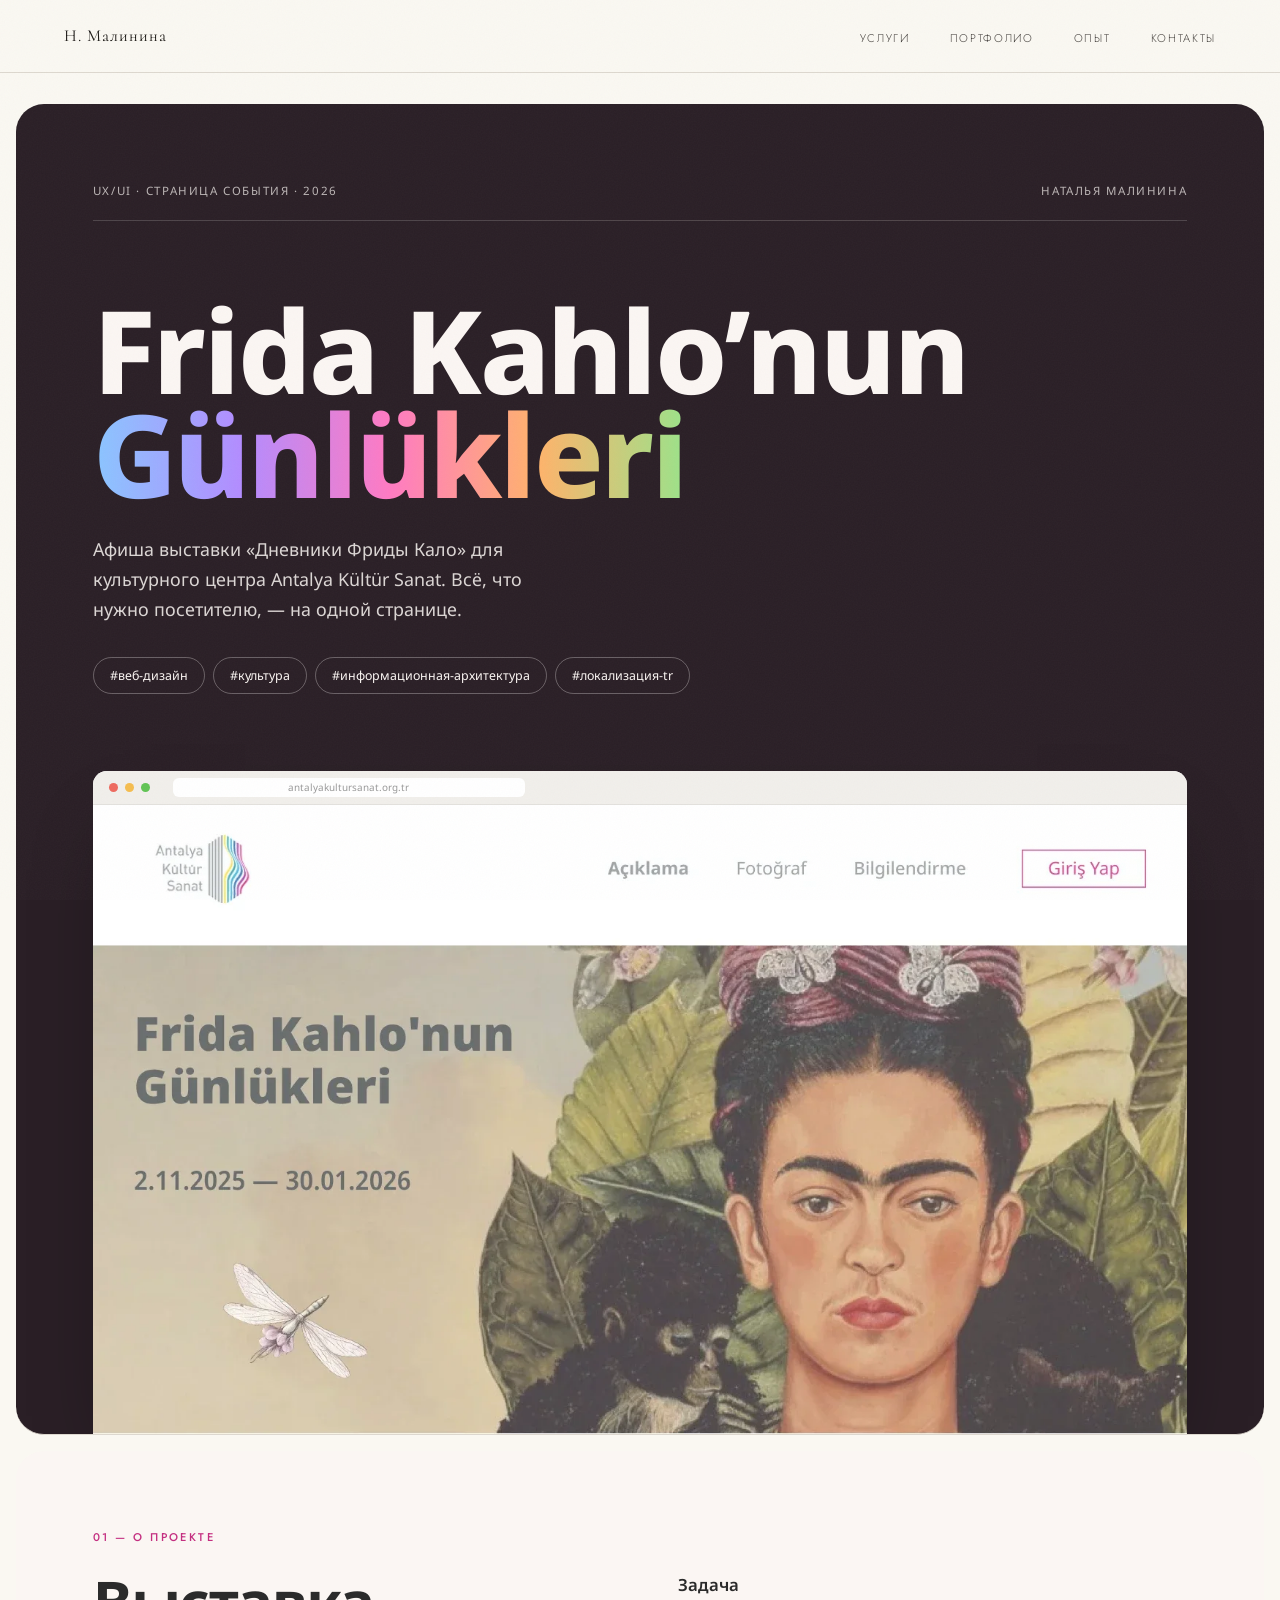
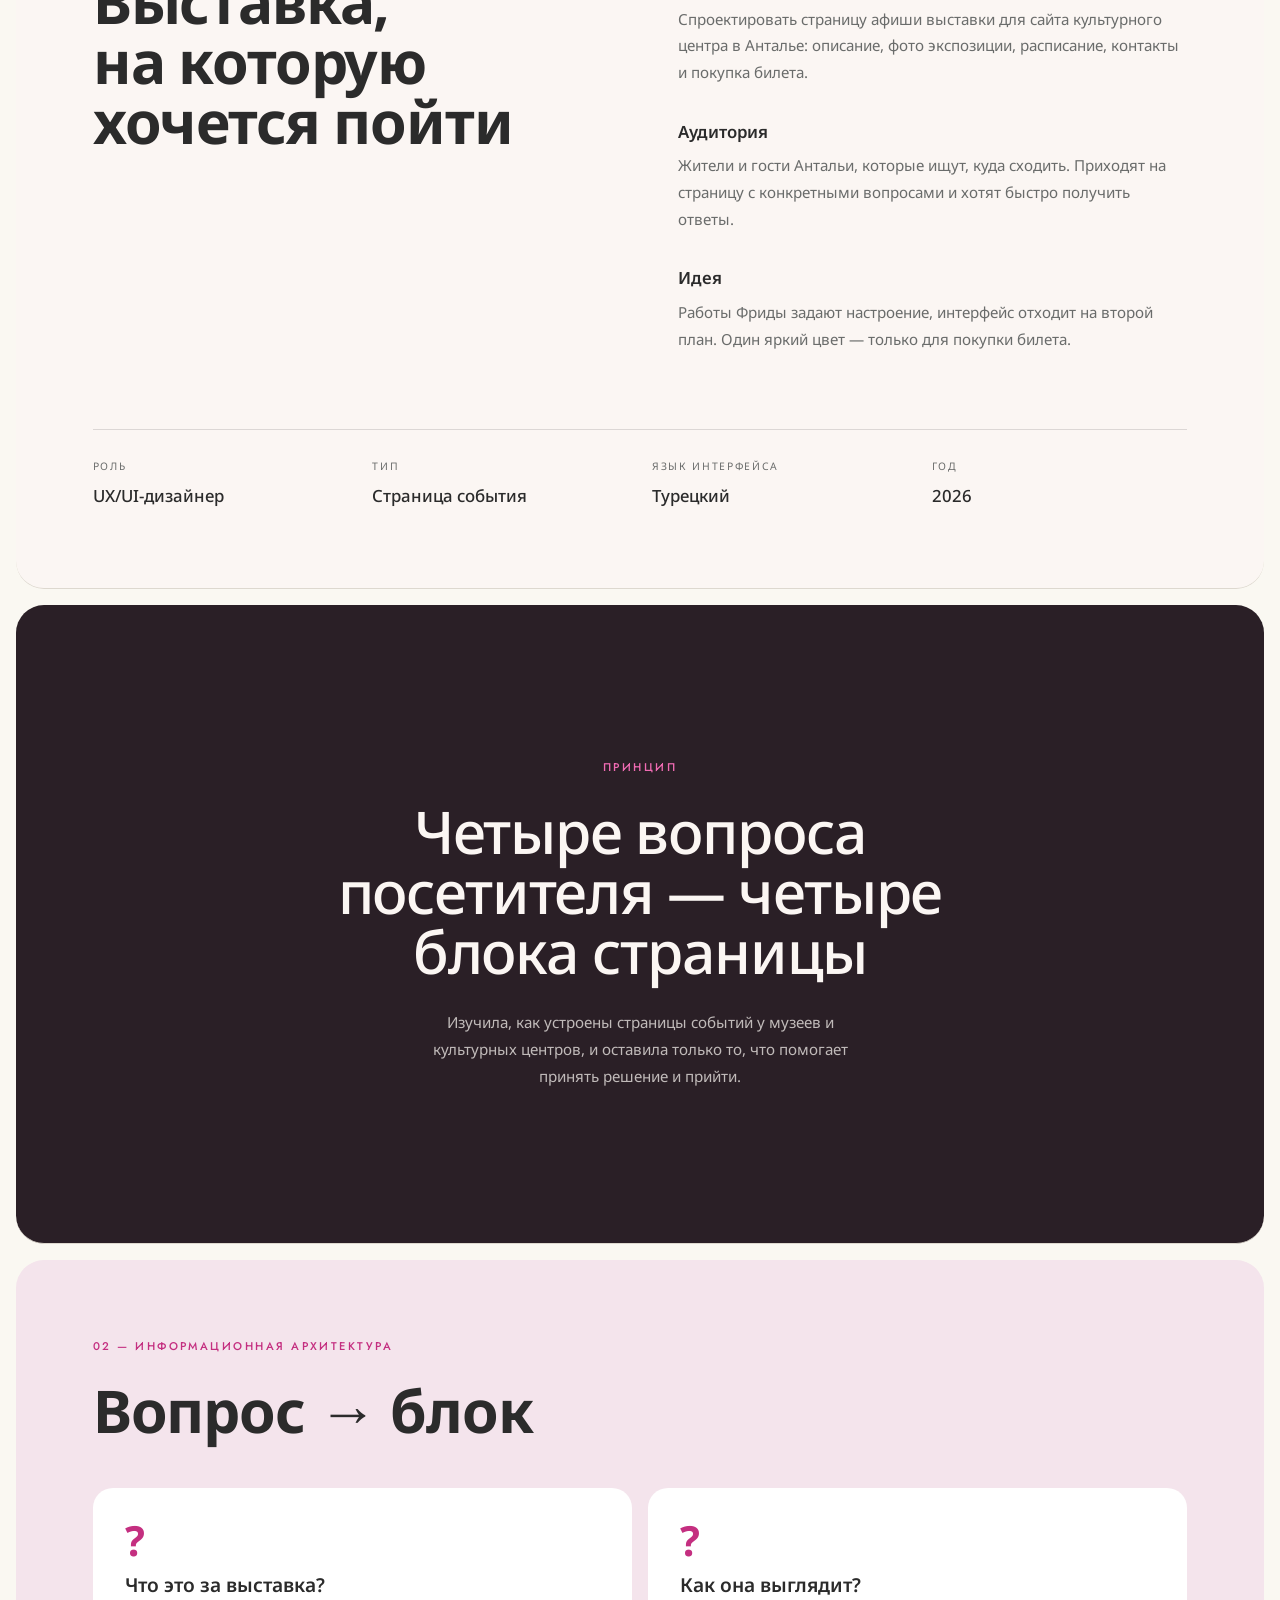
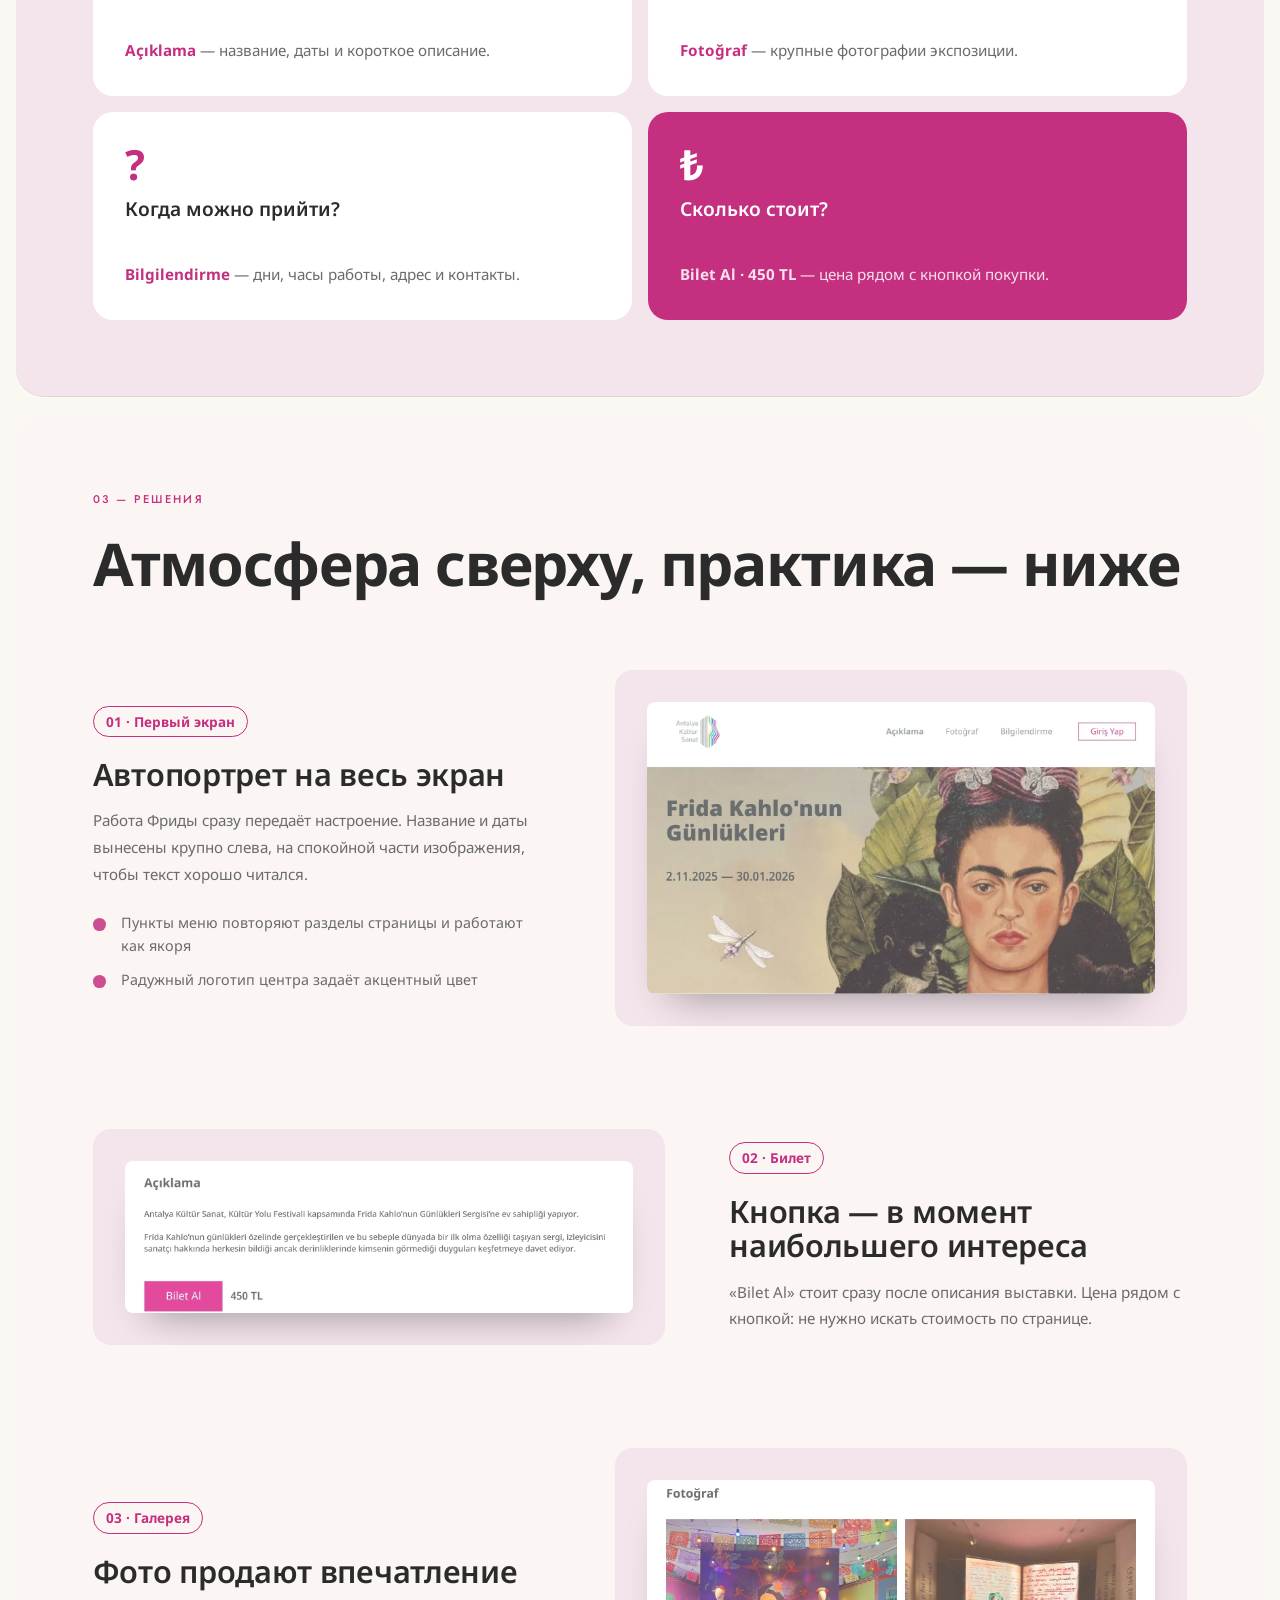
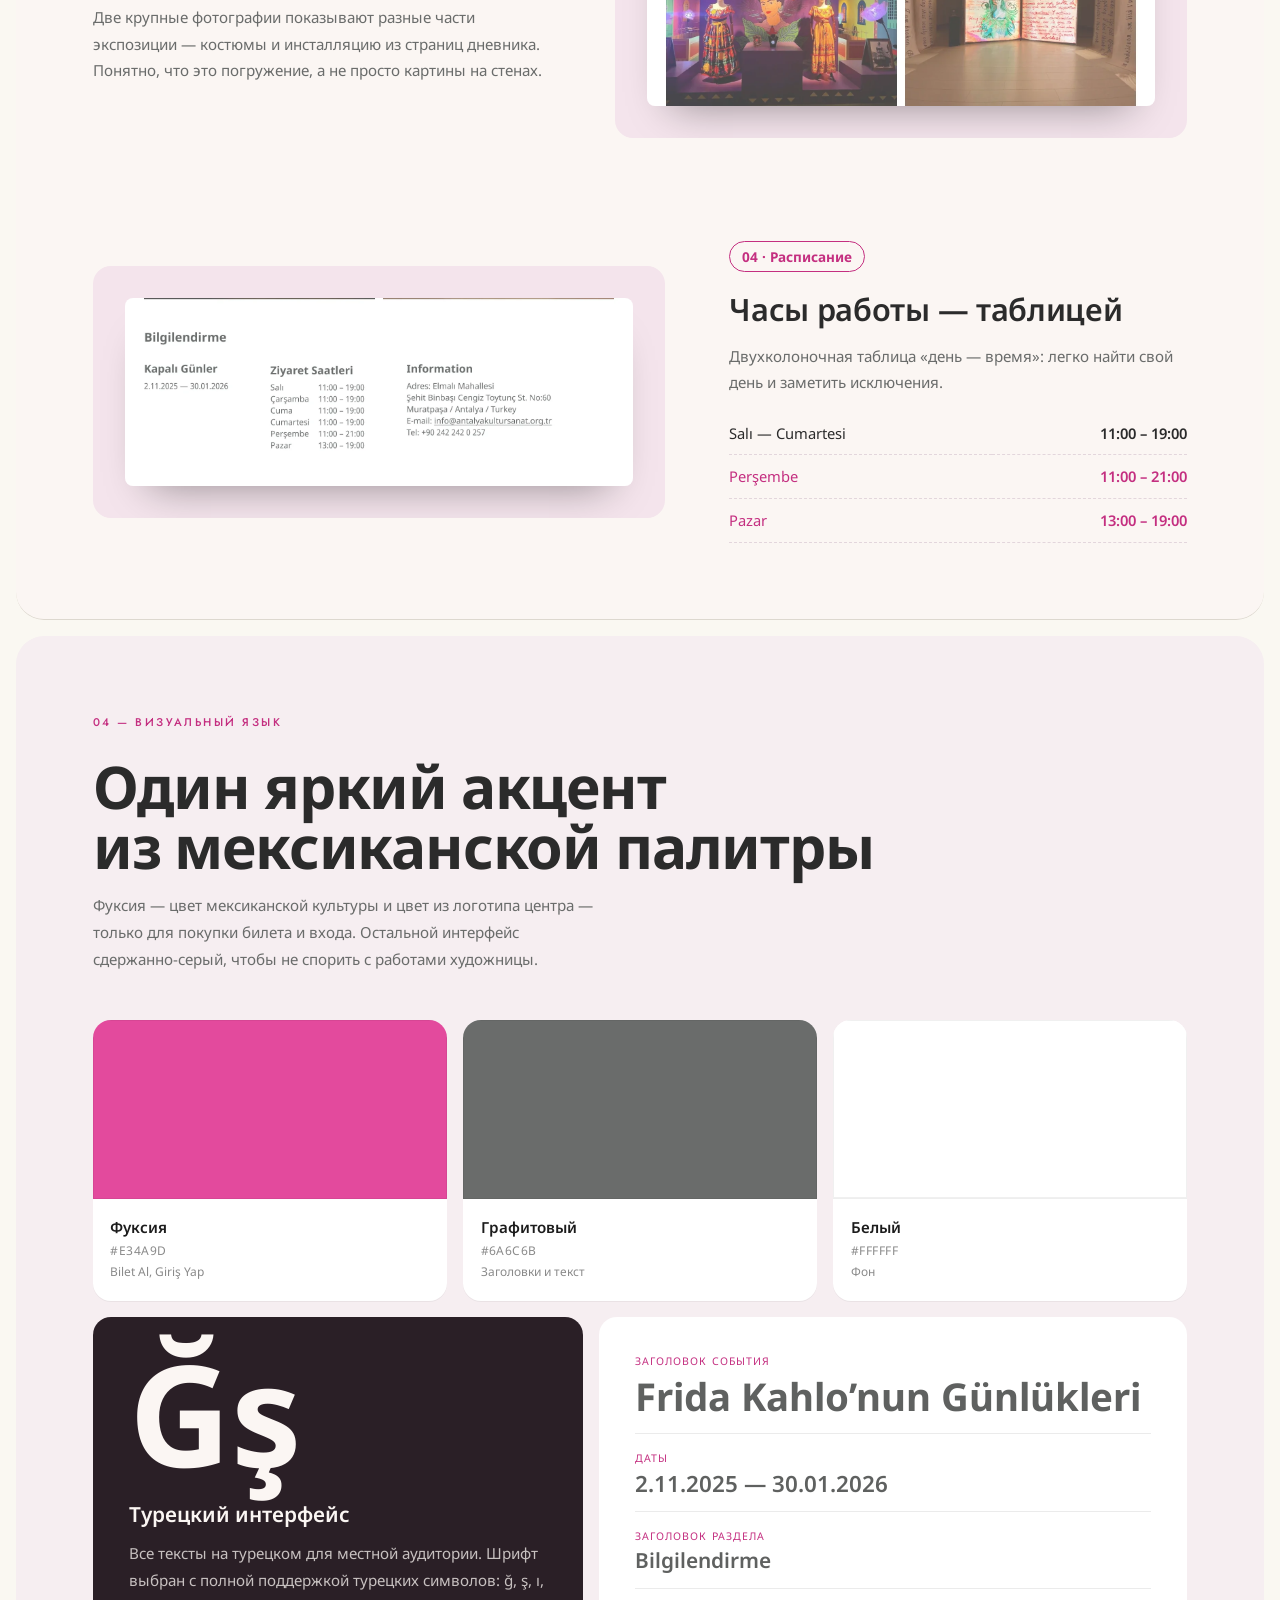
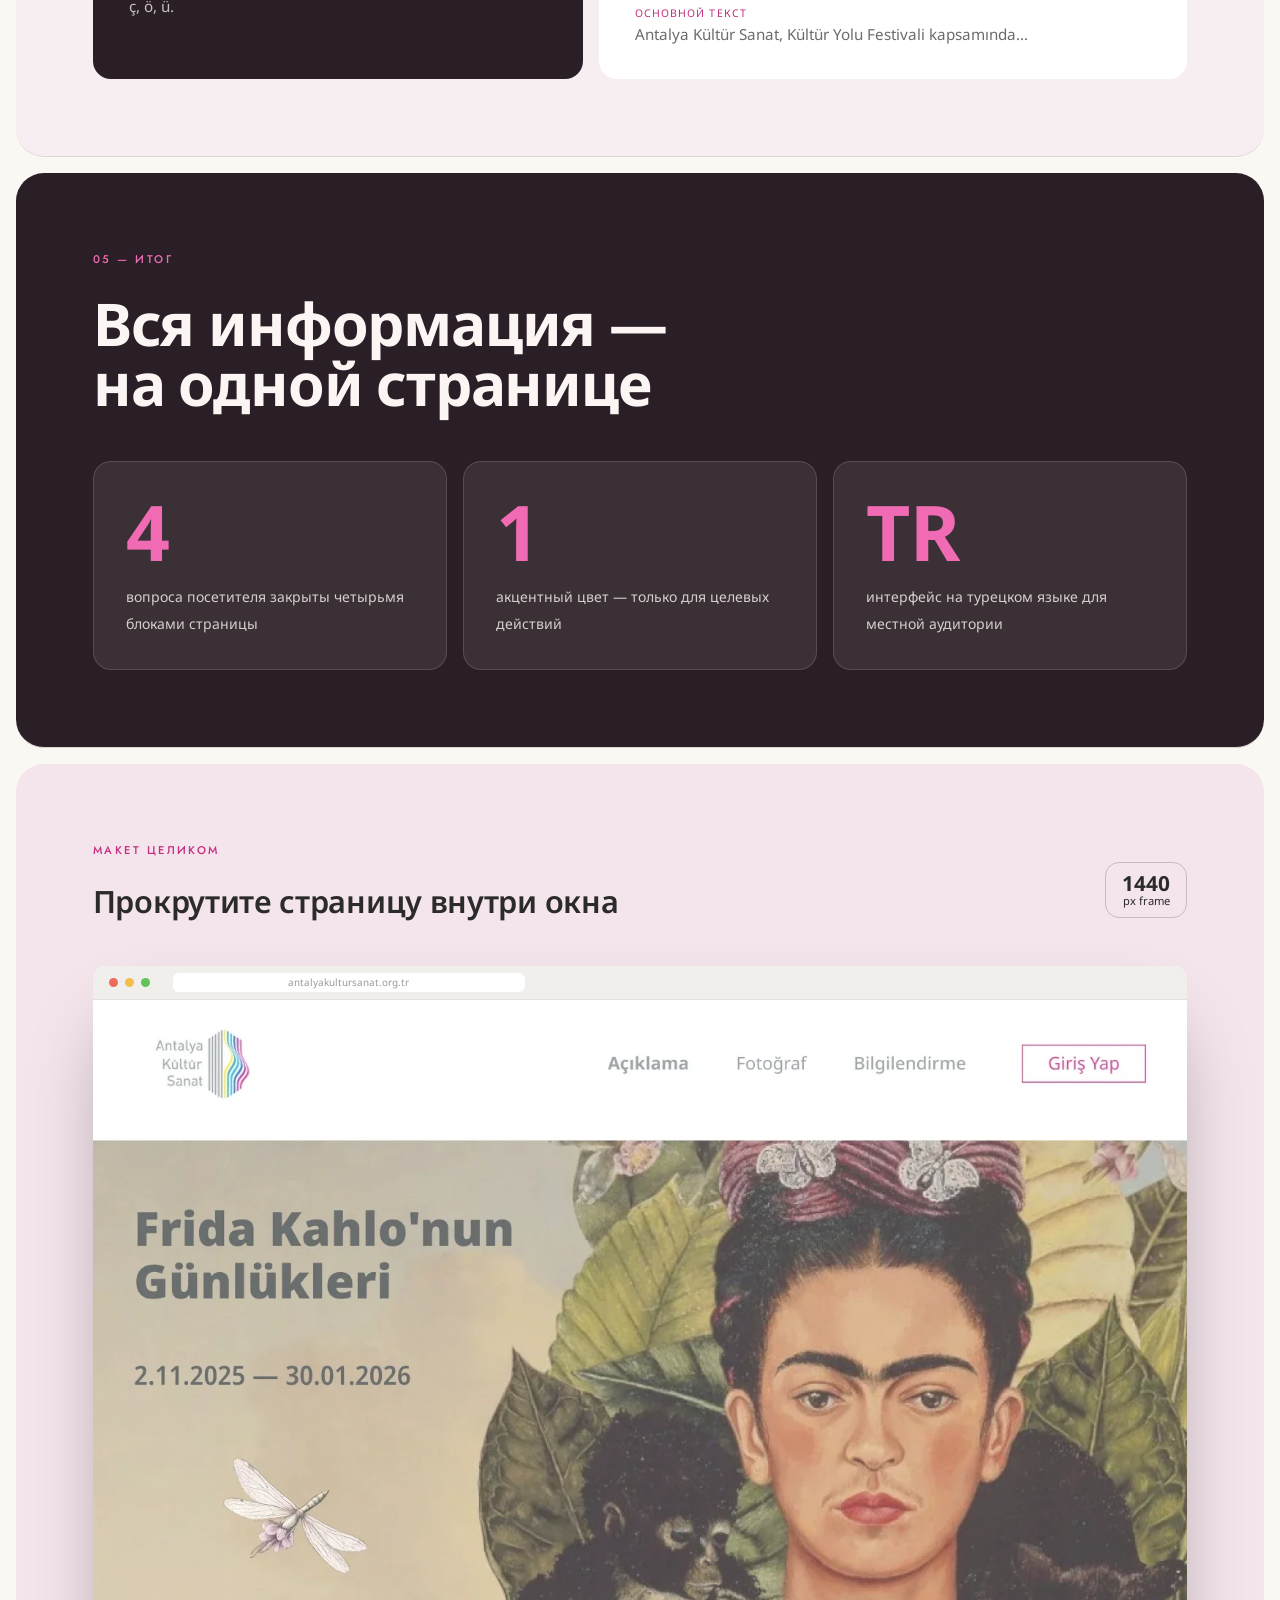
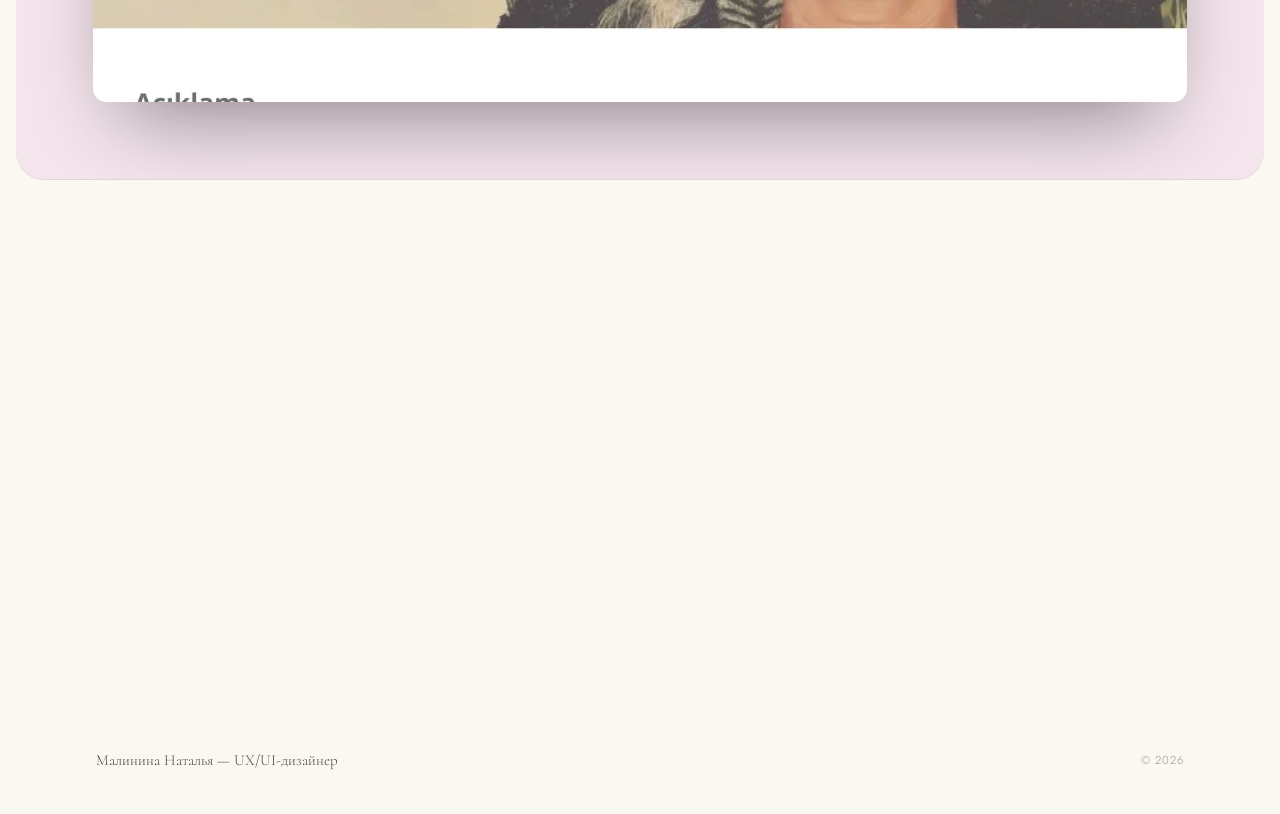
==== case-afisha.html @ c4865639 "Портфолио UX/UI-дизайнера: главная и 5 кейсов Главная с услугами, кейсами, опытом и навыками; страни" ====
<!DOCTYPE html>
<html lang="ru">
<head>
  <meta charset="UTF-8">
  <meta name="viewport" content="width=device-width, initial-scale=1.0">
  <title>Афиша Antalya Kültür Sanat — кейс · Наталья Малинина</title>
  <meta name="description" content="Кейс: страница афиши выставки «Дневники Фриды Кало» для культурного центра в Анталье.">
  <link rel="preconnect" href="https://fonts.googleapis.com">
  <link rel="preconnect" href="https://fonts.gstatic.com" crossorigin>
  <link href="https://fonts.googleapis.com/css2?family=Cormorant:ital,wght@0,300;0,400;1,300&family=Jost:wght@300;400;500&family=Noto+Sans:wght@400;500;600;700;800&display=swap" rel="stylesheet">
  <link rel="stylesheet" href="css/style.css">
  <link rel="stylesheet" href="css/case.css">
  <style>
    body.case {
      --brand: #2A1F26;
      --brand-ink: #FBF6F3;
      --brand-accent: #F06BB3;
      --accent: #C42F80;
      --soft: #FBF6F3;
      --tint: #F4E4EC;
      --surface: #FFFFFF;
      --text: #2B2B2B;
      --muted: #6A6C6B;
      --display: 'Noto Sans', 'Jost', sans-serif;
    }
    .rainbow { background: linear-gradient(90deg, #8ac6ff, #b38cff, #ff7ac3, #ffb36b, #9be38a); -webkit-background-clip: text; background-clip: text; color: transparent; }
    .sched { width: 100%; border-collapse: collapse; margin-top: 1rem; font-size: 0.92rem; }
    .sched td { padding: 0.55rem 0; border-bottom: 1px dashed #e3d6dc; }
    .sched td:last-child { text-align: right; font-weight: 600; }
    .sched tr.hl td { color: var(--accent); }
  </style>
</head>
<body class="case">

  <nav>
    <a href="index.html" class="nav-logo">Н. Малинина</a>
    <ul class="nav-links">
      <li><a href="index.html#services">Услуги</a></li>
      <li><a href="index.html#portfolio">Портфолио</a></li>
      <li><a href="index.html#experience">Опыт</a></li>
      <li><a href="index.html#contact">Контакты</a></li>
    </ul>
  </nav>

  <main class="deck">

    <!-- COVER -->
    <section class="slide slide--brand reveal">
      <div class="cover-top"><span>UX/UI · Страница события · 2026</span><span>Наталья Малинина</span></div>
      <h1 class="h-xl cover-title">Frida Kahlo’nun<br><span class="rainbow">Günlükleri</span></h1>
      <p class="lead cover-sub">Афиша выставки «Дневники Фриды Кало» для культурного центра Antalya Kültür Sanat. Всё, что нужно посетителю, — на одной странице.</p>
      <div class="chips"><span class="chip">#веб-дизайн</span><span class="chip">#культура</span><span class="chip">#информационная-архитектура</span><span class="chip">#локализация-tr</span></div>
      <div class="cover-stage">
        <div class="browser">
          <div class="browser-bar"><i></i><i></i><i></i><span class="browser-url">antalyakultursanat.org.tr</span></div>
          <img src="img/afisha-hero.webp" alt="Первый экран афиши выставки">
        </div>
      </div>
    </section>

    <!-- ABOUT -->
    <section class="slide reveal">
      <p class="eyebrow">01 — О проекте</p>
      <div class="about">
        <h2 class="h-l">Выставка, на&nbsp;которую хочется пойти</h2>
        <div>
          <div class="about-item"><p class="about-k">Задача</p><p class="p">Спроектировать страницу афиши выставки для сайта культурного центра в Анталье: описание, фото экспозиции, расписание, контакты и покупка билета.</p></div>
          <div class="about-item"><p class="about-k">Аудитория</p><p class="p">Жители и гости Антальи, которые ищут, куда сходить. Приходят на страницу с конкретными вопросами и хотят быстро получить ответы.</p></div>
          <div class="about-item"><p class="about-k">Идея</p><p class="p">Работы Фриды задают настроение, интерфейс отходит на второй план. Один яркий цвет — только для покупки билета.</p></div>
        </div>
      </div>
      <div class="meta-row">
        <div><small>Роль</small><span>UX/UI-дизайнер</span></div>
        <div><small>Тип</small><span>Страница события</span></div>
        <div><small>Язык интерфейса</small><span>Турецкий</span></div>
        <div><small>Год</small><span>2026</span></div>
      </div>
    </section>

    <!-- STATEMENT -->
    <section class="slide slide--brand statement reveal">
      <p class="eyebrow">Принцип</p>
      <h2 class="h-l">Четыре вопроса посетителя — четыре блока страницы</h2>
      <p class="p">Изучила, как устроены страницы событий у музеев и культурных центров, и оставила только то, что помогает принять решение и прийти.</p>
    </section>

    <!-- QUESTIONS -->
    <section class="slide slide--tint reveal">
      <p class="eyebrow">02 — Информационная архитектура</p>
      <h2 class="h-l">Вопрос → блок</h2>
      <div class="bento">
        <div class="tile s6"><p class="tile-num">?</p><p class="tile-t">Что это за выставка?</p><p class="p"><b style="color:var(--accent)">Açıklama</b> — название, даты и короткое описание.</p></div>
        <div class="tile s6"><p class="tile-num">?</p><p class="tile-t">Как она выглядит?</p><p class="p"><b style="color:var(--accent)">Fotoğraf</b> — крупные фотографии экспозиции.</p></div>
        <div class="tile s6"><p class="tile-num">?</p><p class="tile-t">Когда можно прийти?</p><p class="p"><b style="color:var(--accent)">Bilgilendirme</b> — дни, часы работы, адрес и контакты.</p></div>
        <div class="tile s6 tile--accent"><p class="tile-num">₺</p><p class="tile-t">Сколько стоит?</p><p class="p"><b>Bilet Al · 450 TL</b> — цена рядом с кнопкой покупки.</p></div>
      </div>
    </section>

    <!-- SOLUTIONS -->
    <section class="slide reveal">
      <p class="eyebrow">03 — Решения</p>
      <h2 class="h-l" style="margin-bottom:clamp(3rem,6vw,5rem)">Атмосфера сверху, практика — ниже</h2>

      <div class="split">
        <div>
          <span class="num-tag">01 · Первый экран</span>
          <h3 class="h-m">Автопортрет на весь экран</h3>
          <p class="p">Работа Фриды сразу передаёт настроение. Название и даты вынесены крупно слева, на спокойной части изображения, чтобы текст хорошо читался.</p>
          <ul class="bullets">
            <li>Пункты меню повторяют разделы страницы и работают как якоря</li>
            <li>Радужный логотип центра задаёт акцентный цвет</li>
          </ul>
        </div>
        <div class="split-media"><img src="img/afisha-hero.webp" alt="Первый экран" loading="lazy"></div>
      </div>

      <div class="split rev">
        <div>
          <span class="num-tag">02 · Билет</span>
          <h3 class="h-m">Кнопка — в момент наибольшего интереса</h3>
          <p class="p">«Bilet Al» стоит сразу после описания выставки. Цена рядом с кнопкой: не нужно искать стоимость по странице.</p>
        </div>
        <div class="split-media"><img src="img/afisha-info.webp" alt="Описание и покупка билета" loading="lazy"></div>
      </div>

      <div class="split">
        <div>
          <span class="num-tag">03 · Галерея</span>
          <h3 class="h-m">Фото продают впечатление</h3>
          <p class="p">Две крупные фотографии показывают разные части экспозиции — костюмы и инсталляцию из страниц дневника. Понятно, что это погружение, а не просто картины на стенах.</p>
        </div>
        <div class="split-media"><img src="img/afisha-photos.webp" alt="Фото экспозиции" loading="lazy"></div>
      </div>

      <div class="split rev">
        <div>
          <span class="num-tag">04 · Расписание</span>
          <h3 class="h-m">Часы работы — таблицей</h3>
          <p class="p">Двухколоночная таблица «день — время»: легко найти свой день и заметить исключения.</p>
          <table class="sched">
            <tr><td>Salı — Cumartesi</td><td>11:00 – 19:00</td></tr>
            <tr class="hl"><td>Perşembe</td><td>11:00 – 21:00</td></tr>
            <tr class="hl"><td>Pazar</td><td>13:00 – 19:00</td></tr>
          </table>
        </div>
        <div class="split-media"><img src="img/afisha-details.webp" alt="Информация для посетителей" loading="lazy"></div>
      </div>
    </section>

    <!-- VISUAL -->
    <section class="slide reveal" style="background:#F6EEF1">
      <p class="eyebrow">04 — Визуальный язык</p>
      <h2 class="h-l">Один яркий акцент из&nbsp;мексиканской палитры</h2>
      <p class="p" style="max-width:56ch;margin-top:1rem">Фуксия — цвет мексиканской культуры и цвет из логотипа центра — только для покупки билета и входа. Остальной интерфейс сдержанно-серый, чтобы не спорить с работами художницы.</p>
      <div class="palette-strips" style="--n:3">
        <div class="strip"><div class="strip-color" style="background:#E34A9D"></div><div class="strip-info"><p class="strip-name">Фуксия</p><p class="strip-hex">#E34A9D</p><p class="strip-role">Bilet Al, Giriş Yap</p></div></div>
        <div class="strip"><div class="strip-color" style="background:#6A6C6B"></div><div class="strip-info"><p class="strip-name">Графитовый</p><p class="strip-hex">#6A6C6B</p><p class="strip-role">Заголовки и текст</p></div></div>
        <div class="strip"><div class="strip-color" style="background:#FFFFFF;border-bottom:1px solid #eee"></div><div class="strip-info"><p class="strip-name">Белый</p><p class="strip-hex">#FFFFFF</p><p class="strip-role">Фон</p></div></div>
      </div>
      <div class="type-grid">
        <div class="type-card dark">
          <p class="type-aa">Ğş</p>
          <p class="type-name">Турецкий интерфейс</p>
          <p class="p">Все тексты на турецком для местной аудитории. Шрифт выбран с полной поддержкой турецких символов: ğ, ş, ı, ç, ö, ü.</p>
        </div>
        <div class="type-card type-scale">
          <div><small>Заголовок события</small><span style="font-size:clamp(1.6rem,3vw,2.4rem);font-weight:700;color:#5f6160">Frida Kahlo’nun Günlükleri</span></div>
          <div><small>Даты</small><span style="font-size:1.4rem;font-weight:600;color:#5f6160">2.11.2025 — 30.01.2026</span></div>
          <div><small>Заголовок раздела</small><span style="font-size:1.3rem;font-weight:600;color:#5f6160">Bilgilendirme</span></div>
          <div><small>Основной текст</small><span style="font-size:0.95rem;color:#6a6c6b">Antalya Kültür Sanat, Kültür Yolu Festivali kapsamında…</span></div>
        </div>
      </div>
    </section>

    <!-- RESULT -->
    <section class="slide slide--brand reveal">
      <p class="eyebrow">05 — Итог</p>
      <h2 class="h-l" style="max-width:18ch">Вся информация — на&nbsp;одной странице</h2>
      <div class="stats" style="--n:3">
        <div class="stat"><b>4</b><span>вопроса посетителя закрыты четырьмя блоками страницы</span></div>
        <div class="stat"><b>1</b><span>акцентный цвет — только для целевых действий</span></div>
        <div class="stat"><b>TR</b><span>интерфейс на турецком языке для местной аудитории</span></div>
      </div>
    </section>

    <!-- FULL -->
    <section class="slide slide--tint reveal">
      <div style="display:flex;justify-content:space-between;align-items:end;gap:1rem;flex-wrap:wrap">
        <div><p class="eyebrow">Макет целиком</p><h2 class="h-m">Прокрутите страницу внутри окна</h2></div>
        <span class="badge"><b>1440</b>px frame</span>
      </div>
      <div class="scroll-window">
        <div class="browser">
          <div class="browser-bar"><i></i><i></i><i></i><span class="browser-url">antalyakultursanat.org.tr</span></div>
          <div class="scroll"><img src="img/afisha-full.webp" alt="Полный макет афиши" loading="lazy"></div>
        </div>
      </div>
    </section>

    <!-- THANKS -->
    <section class="slide slide--brand reveal">
      <div class="thanks">
        <div>
          <h2 class="h-xl">Спасибо<br>за <em>просмотр</em></h2>
          <p class="lead" style="margin-top:1.5rem">Нужна страница, на которой посетитель сразу находит ответы? Напишите — обсудим ваш проект.</p>
          <div class="author"><img src="img/foto.png" alt=""><div><b>Наталья Малинина</b><span>UX/UI-дизайнер</span></div></div>
        </div>
        <div class="thanks-links">
          <a class="thanks-link" href="https://t.me/natali_m2" target="_blank" rel="noopener"><div><small>Telegram</small>@natali_m2</div><span>→</span></a>
          <a class="thanks-link" href="case-journal.html"><div><small>Предыдущий кейс</small>Журнал онлайн-школы</div><span>←</span></a>
          <a class="thanks-link next" href="index.html#portfolio"><div><small>Все работы</small>Вернуться к портфолио</div><span>→</span></a>
        </div>
      </div>
    </section>

  </main>

  <footer>
    <span class="footer-name">Малинина Наталья — UX/UI-дизайнер</span>
    <span class="footer-copy">© 2026</span>
  </footer>

  <script src="js/main.js"></script>
</body>
</html>
---- css/style.css ----
*, *::before, *::after { box-sizing: border-box; margin: 0; padding: 0; }

:root {
  --cream: #faf8f2;
  --paper: #f3efe6;
  --ink: #1a1714;
  --ink-light: #4a4642;
  --ink-faint: #9a9490;
  --accent: #c44b2b;
  --accent-light: #f0e4de;
  --rule: #ddd8cf;
  --serif: 'Cormorant', Georgia, serif;
  --sans: 'Jost', system-ui, sans-serif;
}

html { scroll-behavior: smooth; }

body {
  background: var(--cream);
  color: var(--ink);
  font-family: var(--sans);
  font-weight: 300;
  line-height: 1.7;
  overflow-x: hidden;
}

body::after {
  content: '';
  position: fixed;
  inset: 0;
  background-image: url("data:image/svg+xml,%3Csvg xmlns='http://www.w3.org/2000/svg' width='300' height='300'%3E%3Cfilter id='n'%3E%3CfeTurbulence type='fractalNoise' baseFrequency='0.75' numOctaves='4' stitchTiles='stitch'/%3E%3C/filter%3E%3Crect width='100%25' height='100%25' filter='url(%23n)' opacity='0.03'/%3E%3C/svg%3E");
  pointer-events: none;
  z-index: 9999;
}

img { display: block; max-width: 100%; }

/* ── NAV ── */
nav {
  position: fixed;
  top: 0; left: 0; right: 0;
  z-index: 200;
  padding: 1.4rem 4rem;
  display: flex;
  justify-content: space-between;
  align-items: center;
}

nav::before {
  content: '';
  position: absolute;
  inset: 0;
  background: rgba(250, 248, 242, 0.9);
  backdrop-filter: blur(14px);
  -webkit-backdrop-filter: blur(14px);
  border-bottom: 1px solid var(--rule);
}

.nav-logo {
  font-family: var(--serif);
  font-size: 1.05rem;
  font-weight: 400;
  letter-spacing: 0.06em;
  color: var(--ink);
  text-decoration: none;
  position: relative;
}

.nav-links {
  display: flex;
  gap: 2.5rem;
  list-style: none;
  position: relative;
}

.nav-links a {
  font-size: 0.7rem;
  letter-spacing: 0.15em;
  text-transform: uppercase;
  color: var(--ink-light);
  text-decoration: none;
  transition: color 0.2s;
}

.nav-links a:hover,
.nav-links a.active { color: var(--accent); }

/* ── HERO ── */
.hero {
  min-height: 100vh;
  display: grid;
  grid-template-columns: 1.1fr 0.9fr;
  padding-top: 4rem;
  border-bottom: 1px solid var(--rule);
}

.hero-left {
  padding: 5rem 3rem 4rem 4.5rem;
  display: flex;
  flex-direction: column;
  justify-content: center;
  border-right: 1px solid var(--rule);
}

.hero-eyebrow {
  font-size: 0.68rem;
  letter-spacing: 0.22em;
  text-transform: uppercase;
  color: var(--accent);
  margin-bottom: 1.5rem;
  display: flex;
  align-items: center;
  gap: 1rem;
}

.hero-eyebrow::before {
  content: '';
  display: block;
  width: 2.5rem;
  height: 1px;
  background: var(--accent);
  flex-shrink: 0;
}

.hero-name {
  font-family: var(--serif);
  font-size: clamp(3.2rem, 6.5vw, 5.5rem);
  font-weight: 300;
  line-height: 0.92;
  letter-spacing: -0.02em;
  margin-bottom: 2rem;
}

.hero-name em { font-style: italic; color: var(--accent); }

.hero-roles {
  display: flex;
  flex-wrap: wrap;
  gap: 0.4rem;
  margin-bottom: 2rem;
}

.role-chip {
  font-size: 0.68rem;
  letter-spacing: 0.12em;
  text-transform: uppercase;
  padding: 0.35rem 0.85rem;
  border: 1px solid var(--rule);
  color: var(--ink-light);
}

.hero-bio {
  font-size: 0.9rem;
  line-height: 1.8;
  color: var(--ink-light);
  max-width: 44ch;
  margin-bottom: 2.5rem;
}

.hero-cta { display: flex; gap: 1rem; flex-wrap: wrap; }

.btn {
  display: inline-block;
  padding: 0.9rem 2.2rem;
  font-family: var(--sans);
  font-size: 0.7rem;
  letter-spacing: 0.14em;
  text-transform: uppercase;
  text-decoration: none;
  transition: all 0.25s;
  cursor: pointer;
}

.btn-primary { background: var(--ink); color: var(--cream); border: 1px solid var(--ink); }
.btn-primary:hover { background: var(--accent); border-color: var(--accent); }
.btn-secondary { background: transparent; color: var(--ink); border: 1px solid var(--rule); }
.btn-secondary:hover { border-color: var(--accent); color: var(--accent); }

.hero-right {
  overflow: hidden;
  display: flex;
  align-items: center;
  justify-content: center;
}

.hero-photo {
  width: 90%;
  max-width: 480px;
  height: auto;
  object-fit: cover;
}

/* ── SECTIONS ── */
section {
  padding: 7rem 6rem;
  border-bottom: 1px solid var(--rule);
}

.section-header {
  display: grid;
  grid-template-columns: 5.5rem 1fr;
  gap: 2rem;
  align-items: start;
  margin-bottom: 5rem;
}

.section-num {
  font-family: var(--serif);
  font-size: 5.5rem;
  font-weight: 300;
  color: var(--accent-light);
  line-height: 1;
  letter-spacing: -0.04em;
  padding-top: 0.3rem;
  user-select: none;
}

.section-title-group {
  padding-bottom: 2rem;
  border-bottom: 1px solid var(--rule);
}

.section-label {
  font-size: 0.68rem;
  letter-spacing: 0.2em;
  text-transform: uppercase;
  color: var(--accent);
  margin-bottom: 0.6rem;
}

.section-title {
  font-family: var(--serif);
  font-size: clamp(2.2rem, 4vw, 3.8rem);
  font-weight: 300;
  line-height: 1.05;
  letter-spacing: -0.015em;
}

/* ── SERVICES ── */
.services-grid {
  display: grid;
  grid-template-columns: repeat(3, 1fr);
  gap: 1px;
  background: var(--rule);
  border: 1px solid var(--rule);
}

.service-card {
  background: var(--cream);
  padding: 3rem 2.5rem 3.5rem;
  transition: background 0.3s;
}

.service-card:hover { background: #fffdf8; }

.service-index {
  font-family: var(--serif);
  font-size: 2.5rem;
  font-weight: 300;
  color: var(--accent);
  opacity: 0.6;
  line-height: 1;
  margin-bottom: 2rem;
}

.service-title {
  font-family: var(--serif);
  font-size: 1.6rem;
  font-weight: 400;
  line-height: 1.2;
  margin-bottom: 1.25rem;
}

.service-desc {
  font-size: 0.875rem;
  line-height: 1.85;
  color: var(--ink-light);
  margin-bottom: 1.5rem;
}

.service-points {
  list-style: none;
  border-top: 1px solid var(--rule);
  padding-top: 1.1rem;
}

.service-points li {
  font-size: 0.78rem;
  color: var(--ink-light);
  padding: 0.25rem 0 0.25rem 1.1rem;
  position: relative;
}

.service-points li::before {
  content: '—';
  position: absolute;
  left: 0;
  color: var(--accent);
}

/* ── PROCESS ── */
.process {
  display: grid;
  grid-template-columns: repeat(4, 1fr);
  border-top: 1px solid var(--ink);
}

.process-step {
  padding: 2rem 2rem 0 0;
  position: relative;
}

.process-step::before {
  content: '';
  position: absolute;
  top: -5px; left: 0;
  width: 9px; height: 9px;
  border-radius: 50%;
  background: var(--accent);
}

.process-num {
  font-size: 0.68rem;
  letter-spacing: 0.2em;
  text-transform: uppercase;
  color: var(--ink-faint);
  margin-bottom: 0.6rem;
}

.process-title {
  font-family: var(--serif);
  font-size: 1.5rem;
  font-weight: 400;
  line-height: 1.2;
  margin-bottom: 0.75rem;
}

.process-desc { font-size: 0.85rem; color: var(--ink-light); line-height: 1.8; }

/* ── WORKS GRID ── */
.works {
  display: grid;
  grid-template-columns: repeat(2, 1fr);
  gap: 4.5rem 3rem;
}

.work {
  text-decoration: none;
  color: inherit;
  display: block;
}

.work--wide { grid-column: 1 / -1; }

.work-media {
  background: var(--paper);
  border: 1px solid var(--rule);
  aspect-ratio: 16 / 10;
  overflow: hidden;
  position: relative;
  margin-bottom: 1.75rem;
}

.work--wide .work-media { aspect-ratio: 21 / 9; }

.work-media img {
  width: 100%;
  height: 100%;
  object-fit: cover;
  object-position: top center;
  transition: transform 0.9s cubic-bezier(.2,.7,.2,1);
}

.work:hover .work-media img { transform: scale(1.035); }

.work-index {
  position: absolute;
  top: 1rem; left: 1rem;
  background: var(--cream);
  font-family: var(--serif);
  font-size: 1rem;
  padding: 0.15rem 0.7rem;
  border: 1px solid var(--rule);
}

.work-meta {
  display: flex;
  justify-content: space-between;
  gap: 1rem;
  font-size: 0.65rem;
  letter-spacing: 0.16em;
  text-transform: uppercase;
  color: var(--accent);
  margin-bottom: 0.75rem;
}

.work-meta span:last-child { color: var(--ink-faint); }

.work-title {
  font-family: var(--serif);
  font-size: clamp(1.6rem, 2.4vw, 2.2rem);
  font-weight: 400;
  line-height: 1.15;
  margin-bottom: 0.75rem;
  display: flex;
  align-items: baseline;
  justify-content: space-between;
  gap: 1rem;
}

.work-title .arrow {
  font-family: var(--sans);
  font-size: 1.1rem;
  color: var(--ink-faint);
  transition: transform 0.25s, color 0.25s;
}

.work:hover .work-title .arrow { transform: translateX(6px); color: var(--accent); }

.work-task {
  font-size: 0.875rem;
  line-height: 1.8;
  color: var(--ink-light);
  max-width: 60ch;
}

.work-task b { font-weight: 500; color: var(--ink); }

/* ── EXPERIENCE ── */
.exp-layout {
  display: grid;
  grid-template-columns: 1fr 1fr;
  gap: 6rem;
  align-items: start;
}

.exp-column-label {
  font-size: 0.67rem;
  letter-spacing: 0.2em;
  text-transform: uppercase;
  color: var(--accent);
  padding-bottom: 0.85rem;
  border-bottom: 1px solid var(--rule);
  margin-bottom: 2.5rem;
}

.exp-item {
  padding-bottom: 2.25rem;
  margin-bottom: 2.25rem;
  border-bottom: 1px solid var(--rule);
}

.exp-item:last-child { border-bottom: none; padding-bottom: 0; margin-bottom: 0; }

.exp-meta {
  display: flex;
  justify-content: space-between;
  align-items: baseline;
  gap: 1rem;
  margin-bottom: 0.5rem;
}

.exp-company { font-family: var(--serif); font-size: 1.2rem; font-weight: 400; }

.exp-date {
  font-size: 0.7rem;
  letter-spacing: 0.1em;
  color: var(--ink-faint);
  white-space: nowrap;
}

.exp-role {
  font-size: 0.78rem;
  letter-spacing: 0.06em;
  color: var(--accent);
  text-transform: uppercase;
  margin-bottom: 0.75rem;
}

.exp-desc { font-size: 0.875rem; line-height: 1.8; color: var(--ink-light); }
.exp-sublabel { margin-top: 3rem; }

/* ── SKILLS ── */
.skills-grid {
  display: grid;
  grid-template-columns: repeat(3, 1fr);
  gap: 3.5rem 5rem;
}

.skill-group-label {
  font-size: 0.67rem;
  letter-spacing: 0.2em;
  text-transform: uppercase;
  color: var(--accent);
  padding-bottom: 0.85rem;
  border-bottom: 1px solid var(--rule);
  margin-bottom: 1.25rem;
}

.skill-tags { display: flex; flex-wrap: wrap; gap: 0.45rem; }

.skill-tag {
  font-size: 0.76rem;
  padding: 0.35rem 0.8rem;
  border: 1px solid var(--rule);
  color: var(--ink-light);
  letter-spacing: 0.02em;
  transition: all 0.2s;
  cursor: default;
}

.skill-tag:hover {
  border-color: var(--ink-light);
  color: var(--ink);
  background: rgba(255,255,255,0.7);
}

/* ── CONTACT ── */
.contact-layout {
  display: grid;
  grid-template-columns: 1fr 1fr;
  gap: 8rem;
  align-items: start;
}

.contact-headline {
  font-family: var(--serif);
  font-size: clamp(2rem, 3.5vw, 3rem);
  font-weight: 300;
  line-height: 1.35;
  letter-spacing: -0.01em;
}

.contact-headline em { font-style: italic; color: var(--accent); }

.contact-links { display: flex; flex-direction: column; border: 1px solid var(--rule); }

.contact-link {
  display: flex;
  align-items: center;
  gap: 1.5rem;
  text-decoration: none;
  color: var(--ink);
  padding: 1.75rem 2rem;
  border-bottom: 1px solid var(--rule);
  transition: background 0.2s, padding-left 0.25s;
}

.contact-link:last-child { border-bottom: none; }
.contact-link:hover { background: rgba(255,255,255,0.85); padding-left: 2.75rem; }

.cl-icon {
  width: 2.75rem;
  height: 2.75rem;
  background: var(--accent-light);
  color: var(--accent);
  display: flex;
  align-items: center;
  justify-content: center;
  font-family: var(--serif);
  font-size: 1.15rem;
  flex-shrink: 0;
}

.cl-text-label {
  font-size: 0.63rem;
  letter-spacing: 0.16em;
  text-transform: uppercase;
  color: var(--ink-faint);
  display: block;
  margin-bottom: 0.15rem;
}

.cl-text-value { font-weight: 400; font-size: 0.95rem; }

/* ── FOOTER ── */
footer {
  padding: 2.5rem 6rem;
  display: flex;
  justify-content: space-between;
  align-items: center;
  gap: 1rem;
}

.footer-name { font-family: var(--serif); font-size: 0.95rem; color: var(--ink-light); }
.footer-copy { font-size: 0.72rem; letter-spacing: 0.08em; color: var(--ink-faint); }

/* ══════════ CASE PAGE ══════════ */
.case-hero {
  padding: 10rem 6rem 4rem;
  border-bottom: 1px solid var(--rule);
}

.breadcrumb {
  font-size: 0.68rem;
  letter-spacing: 0.16em;
  text-transform: uppercase;
  color: var(--ink-faint);
  margin-bottom: 2.5rem;
}

.breadcrumb a { color: var(--ink-faint); text-decoration: none; transition: color 0.2s; }
.breadcrumb a:hover { color: var(--accent); }
.breadcrumb span { margin: 0 0.7rem; }

.case-kicker {
  font-size: 0.68rem;
  letter-spacing: 0.22em;
  text-transform: uppercase;
  color: var(--accent);
  margin-bottom: 1.25rem;
  display: flex;
  align-items: center;
  gap: 1rem;
}

.case-kicker::before {
  content: '';
  width: 2.5rem;
  height: 1px;
  background: var(--accent);
}

.case-title {
  font-family: var(--serif);
  font-size: clamp(2.8rem, 6vw, 5.4rem);
  font-weight: 300;
  line-height: 0.98;
  letter-spacing: -0.02em;
  max-width: 16ch;
  margin-bottom: 2rem;
}

.case-title em { font-style: italic; color: var(--accent); }

.case-lead {
  font-size: 1.05rem;
  line-height: 1.8;
  color: var(--ink-light);
  max-width: 62ch;
  margin-bottom: 3.5rem;
}

.case-meta {
  display: grid;
  grid-template-columns: repeat(4, 1fr);
  border-top: 1px solid var(--rule);
}

.meta-item { padding: 1.5rem 1.5rem 0 0; }

.meta-label {
  font-size: 0.63rem;
  letter-spacing: 0.18em;
  text-transform: uppercase;
  color: var(--ink-faint);
  margin-bottom: 0.4rem;
}

.meta-value { font-size: 0.9rem; font-weight: 400; line-height: 1.55; }

/* Cover */
.case-cover {
  padding: 4rem 6rem;
  background: var(--paper);
  border-bottom: 1px solid var(--rule);
}

.frame {
  background: #fff;
  border: 1px solid var(--rule);
  box-shadow: 0 30px 60px -30px rgba(26, 23, 20, 0.25);
  overflow: hidden;
}

.frame-bar {
  height: 2rem;
  display: flex;
  align-items: center;
  gap: 0.4rem;
  padding: 0 0.9rem;
  border-bottom: 1px solid var(--rule);
  background: var(--cream);
}

.frame-bar i {
  width: 0.55rem; height: 0.55rem;
  border-radius: 50%;
  background: var(--rule);
}

.frame img { width: 100%; height: auto; }

/* Body blocks */
.case-block {
  display: grid;
  grid-template-columns: 16rem 1fr;
  gap: 4rem;
  padding: 6rem;
  border-bottom: 1px solid var(--rule);
}

.block-aside { position: sticky; top: 7rem; align-self: start; }

.block-num {
  font-family: var(--serif);
  font-size: 4.5rem;
  font-weight: 300;
  color: var(--accent-light);
  line-height: 1;
  letter-spacing: -0.04em;
}

.block-label {
  font-size: 0.68rem;
  letter-spacing: 0.2em;
  text-transform: uppercase;
  color: var(--accent);
  margin-top: 0.5rem;
}

.block-title {
  font-family: var(--serif);
  font-size: clamp(1.8rem, 3vw, 2.6rem);
  font-weight: 300;
  line-height: 1.15;
  margin-bottom: 1.5rem;
  max-width: 24ch;
}

.block-text {
  font-size: 0.95rem;
  line-height: 1.85;
  color: var(--ink-light);
  max-width: 64ch;
  margin-bottom: 1.25rem;
}

.block-text b { font-weight: 500; color: var(--ink); }

/* Problem / goal cards */
.cards-3 {
  display: grid;
  grid-template-columns: repeat(3, 1fr);
  gap: 1px;
  background: var(--rule);
  border: 1px solid var(--rule);
  margin-top: 2.5rem;
}

.cards-2 { grid-template-columns: repeat(2, 1fr); }

.card { background: var(--cream); padding: 2rem 1.75rem; }

.card-k {
  font-family: var(--serif);
  font-size: 1.9rem;
  color: var(--accent);
  line-height: 1;
  margin-bottom: 1rem;
}

.card-t {
  font-family: var(--serif);
  font-size: 1.3rem;
  font-weight: 400;
  line-height: 1.25;
  margin-bottom: 0.6rem;
}

.card-d { font-size: 0.84rem; line-height: 1.75; color: var(--ink-light); }

/* Personas / audience */
.persona {
  display: grid;
  grid-template-columns: auto 1fr;
  gap: 1.5rem;
  padding: 1.75rem 0;
  border-top: 1px solid var(--rule);
}

.persona:last-child { border-bottom: 1px solid var(--rule); }

.persona-tag {
  font-size: 0.65rem;
  letter-spacing: 0.16em;
  text-transform: uppercase;
  color: var(--accent);
  border: 1px solid var(--accent-light);
  background: var(--accent-light);
  padding: 0.3rem 0.7rem;
  align-self: start;
  white-space: nowrap;
}

.persona-text { font-size: 0.9rem; color: var(--ink-light); line-height: 1.8; }
.persona-text b { color: var(--ink); font-weight: 500; }

/* Decisions: image + notes */
.decision {
  display: grid;
  grid-template-columns: 1.35fr 1fr;
  gap: 3.5rem;
  align-items: start;
  padding: 3.5rem 0;
  border-top: 1px solid var(--rule);
}

.decision:first-of-type { border-top: none; padding-top: 0.5rem; }
.decision--narrow { grid-template-columns: minmax(0, 0.8fr) 1fr; }
.decision--phone { grid-template-columns: minmax(0, 0.45fr) 1fr; }

.decision-media { background: var(--paper); padding: 1.25rem; border: 1px solid var(--rule); }
.decision-media img { width: 100%; height: auto; box-shadow: 0 16px 30px -18px rgba(26,23,20,.35); }

.decision-media.scroll {
  max-height: 34rem;
  overflow-y: auto;
  scrollbar-width: thin;
}

.decision-step {
  font-size: 0.65rem;
  letter-spacing: 0.18em;
  text-transform: uppercase;
  color: var(--ink-faint);
  margin-bottom: 0.6rem;
}

.decision-title {
  font-family: var(--serif);
  font-size: 1.65rem;
  font-weight: 400;
  line-height: 1.2;
  margin-bottom: 1rem;
}

.decision-text { font-size: 0.9rem; line-height: 1.85; color: var(--ink-light); margin-bottom: 1rem; }

.ticks { list-style: none; margin-top: 0.5rem; }

.ticks li {
  font-size: 0.86rem;
  line-height: 1.7;
  color: var(--ink-light);
  padding: 0.5rem 0 0.5rem 1.6rem;
  border-bottom: 1px dashed var(--rule);
  position: relative;
}

.ticks li:last-child { border-bottom: none; }

.ticks li::before {
  content: '→';
  position: absolute;
  left: 0;
  color: var(--accent);
}

/* UI kit / palette */
.palette { display: flex; flex-wrap: wrap; gap: 1rem; margin-top: 2rem; }

.swatch { width: 7.5rem; }

.swatch-color {
  height: 5rem;
  border: 1px solid var(--rule);
  margin-bottom: 0.6rem;
}

.swatch-name { font-size: 0.78rem; font-weight: 400; }
.swatch-hex { font-size: 0.7rem; color: var(--ink-faint); letter-spacing: 0.06em; }

.type-specimen {
  margin-top: 2.5rem;
  display: grid;
  grid-template-columns: repeat(2, 1fr);
  gap: 1px;
  background: var(--rule);
  border: 1px solid var(--rule);
}

.type-specimen > div { background: var(--cream); padding: 1.75rem; }
.type-big { font-size: 3.2rem; line-height: 1; margin-bottom: 0.75rem; }
.type-note { font-size: 0.76rem; color: var(--ink-faint); letter-spacing: 0.04em; }

/* Gallery of screens */
.screens {
  display: grid;
  grid-template-columns: repeat(var(--cols, 4), 1fr);
  gap: 1.25rem;
  align-items: start;
}

.screen figcaption {
  font-size: 0.7rem;
  letter-spacing: 0.12em;
  text-transform: uppercase;
  color: var(--ink-faint);
  margin-top: 0.75rem;
}

.screen-img {
  border: 1px solid var(--rule);
  background: #fff;
  max-height: 32rem;
  overflow-y: auto;
  scrollbar-width: thin;
}

.screen-img img { width: 100%; height: auto; }

/* Results */
.results {
  display: grid;
  grid-template-columns: repeat(3, 1fr);
  border-top: 1px solid var(--ink);
  margin-top: 1rem;
}

.result { padding: 2rem 2rem 0 0; }

.result-big {
  font-family: var(--serif);
  font-size: 3.6rem;
  font-weight: 300;
  color: var(--accent);
  line-height: 1;
  margin-bottom: 0.6rem;
}

.result-desc { font-size: 0.82rem; color: var(--ink-light); line-height: 1.7; }

.quote {
  font-family: var(--serif);
  font-style: italic;
  font-size: clamp(1.4rem, 2.4vw, 1.9rem);
  font-weight: 300;
  line-height: 1.45;
  border-left: 2px solid var(--accent);
  padding-left: 1.75rem;
  margin: 2.5rem 0 0;
  max-width: 40ch;
}

/* Full mockup */
.full-mock {
  padding: 6rem;
  background: var(--paper);
  border-bottom: 1px solid var(--rule);
}

.full-mock-head {
  display: flex;
  justify-content: space-between;
  align-items: baseline;
  gap: 1rem;
  flex-wrap: wrap;
  margin-bottom: 2rem;
}

.full-mock-title { font-family: var(--serif); font-size: 2rem; font-weight: 300; }
.full-mock-hint { font-size: 0.7rem; letter-spacing: 0.14em; text-transform: uppercase; color: var(--ink-faint); }

.full-mock .frame-scroll {
  max-height: 80vh;
  overflow-y: auto;
  scrollbar-width: thin;
}

.full-mock .frame { max-width: 1100px; margin: 0 auto; }

/* Next case */
.next-case {
  display: grid;
  grid-template-columns: 1fr 1fr;
  border-bottom: 1px solid var(--rule);
}

.next-case a {
  padding: 4rem 6rem;
  text-decoration: none;
  color: inherit;
  transition: background 0.3s;
}

.next-case a + a { border-left: 1px solid var(--rule); text-align: right; }
.next-case a:hover { background: #fffdf8; }

.next-label {
  font-size: 0.65rem;
  letter-spacing: 0.2em;
  text-transform: uppercase;
  color: var(--accent);
  margin-bottom: 0.75rem;
}

.next-title { font-family: var(--serif); font-size: clamp(1.5rem, 2.6vw, 2.3rem); font-weight: 300; line-height: 1.15; }

/* ── ANIMATIONS ── */
.reveal {
  opacity: 0;
  transform: translateY(28px);
  transition: opacity 0.75s ease, transform 0.75s ease;
}

.reveal.in { opacity: 1; transform: none; }

@media (prefers-reduced-motion: reduce) {
  .reveal { opacity: 1; transform: none; transition: none; }
  html { scroll-behavior: auto; }
}

/* ── RESPONSIVE ── */
@media (max-width: 1100px) {
  .hero { grid-template-columns: 1fr; }
  .hero-right { display: none; }
  .hero-left { padding: 9rem 4rem 6rem; border-right: none; }
  section { padding: 5rem 4rem; }
  .services-grid { grid-template-columns: repeat(2, 1fr); }
  .process { grid-template-columns: repeat(2, 1fr); row-gap: 2.5rem; border-top: none; }
  .process-step { border-top: 1px solid var(--ink); }
  .exp-layout { grid-template-columns: 1fr; gap: 3.5rem; }
  .skills-grid { grid-template-columns: repeat(2, 1fr); }
  .contact-layout { grid-template-columns: 1fr; gap: 3rem; }
  nav { padding: 1.3rem 2.5rem; }

  .case-hero, .case-cover, .full-mock { padding-left: 4rem; padding-right: 4rem; }
  .case-block { grid-template-columns: 1fr; gap: 2rem; padding: 5rem 4rem; }
  .block-aside { position: static; display: flex; align-items: baseline; gap: 1.25rem; }
  .block-num { font-size: 3rem; }
  .case-meta { grid-template-columns: repeat(2, 1fr); }
  .decision, .decision--narrow, .decision--phone { grid-template-columns: 1fr; gap: 2rem; }
  .decision--phone .decision-media { max-width: 22rem; }
  .next-case a { padding: 3rem 4rem; }
  .screens { --cols: 2 !important; }
}

@media (max-width: 768px) {
  section { padding: 4rem 1.25rem; }
  .hero-left { padding: 8rem 1.25rem 5rem; }
  footer { padding: 2rem 1.25rem; flex-direction: column; text-align: center; }
  .nav-links { display: none; }
  nav { padding: 1.1rem 1.25rem; }
  .section-header { grid-template-columns: 1fr; gap: 0.5rem; margin-bottom: 3rem; }
  .section-num { font-size: 3rem; }
  .services-grid, .process, .works, .skills-grid { grid-template-columns: 1fr; }
  .work--wide .work-media { aspect-ratio: 16 / 10; }
  .hero-name { font-size: clamp(3.5rem, 15vw, 6rem); }

  .case-hero { padding: 8rem 1.25rem 3rem; }
  .case-cover, .full-mock { padding: 2.5rem 1.25rem; }
  .case-block { padding: 3.5rem 1.25rem; }
  .cards-3, .cards-2, .results, .type-specimen { grid-template-columns: 1fr; }
  .persona { grid-template-columns: 1fr; gap: 0.75rem; }
  .next-case { grid-template-columns: 1fr; }
  .next-case a { padding: 2.5rem 1.25rem; }
  .next-case a + a { border-left: none; border-top: 1px solid var(--rule); text-align: left; }
  .contact-link { padding: 1.25rem; }
}

.results--flow { grid-template-columns: repeat(5, 1fr); }
.results--flow .result-big { font-size: 2.4rem; }
.results--flow b { font-weight: 500; color: var(--ink); }

@media (max-width: 1100px) {
  .results--flow { grid-template-columns: repeat(3, 1fr); }
}

@media (max-width: 768px) {
  .results--flow { grid-template-columns: 1fr 1fr; }
}
---- css/case.css ----
/* ══════════ CASE PRESENTATION ══════════
   Каждый кейс задаёт свою тему через переменные на <body class="case">:
   --brand      тёмный фирменный цвет (обложка, акцентные слайды)
   --brand-ink  текст на тёмном фоне
   --accent     цвет действий / маркеров
   --soft       светлый тон (фон слайдов)
   --tint       средний тон (фон коллажа)
   --surface    карточки
   --text       основной текст
   --muted      второстепенный текст
   --display    шрифт заголовков проекта
*/

body.case {
  --radius: 28px;
  --gap: 16px;
  --display: var(--sans);
  background: var(--cream);
}

.deck {
  padding: 6.5rem var(--gap) var(--gap);
  display: flex;
  flex-direction: column;
  gap: var(--gap);
  max-width: 1440px;
  margin: 0 auto;
}

.slide {
  border-radius: var(--radius);
  background: var(--soft);
  color: var(--text);
  padding: clamp(2rem, 6vw, 6rem);
  position: relative;
  overflow: hidden;
}

.slide--brand { background: var(--brand); color: var(--brand-ink); }
.slide--tint { background: var(--tint); }
.slide--white { background: #fff; }
.slide--flush { padding: 0; }

.d { font-family: var(--display); }

/* eyebrow "01 — О проекте" */
.eyebrow {
  font-family: var(--sans);
  font-size: 0.7rem;
  font-weight: 500;
  letter-spacing: 0.22em;
  text-transform: uppercase;
  color: var(--accent);
  margin-bottom: 1.5rem;
}

.slide--brand .eyebrow { color: var(--brand-accent, var(--accent)); }

.h-xl {
  font-family: var(--display);
  font-size: clamp(3rem, 9vw, 8.5rem);
  line-height: 0.9;
  letter-spacing: -0.02em;
  font-weight: 800;
}

.h-l {
  font-family: var(--display);
  font-size: clamp(2.2rem, 4.6vw, 4rem);
  line-height: 1.02;
  letter-spacing: -0.02em;
  font-weight: 700;
}

.h-m {
  font-family: var(--display);
  font-size: clamp(1.5rem, 2.4vw, 2.1rem);
  line-height: 1.12;
  letter-spacing: -0.01em;
  font-weight: 600;
}

.lead {
  font-size: clamp(1rem, 1.4vw, 1.2rem);
  line-height: 1.7;
  max-width: 46ch;
  opacity: 0.85;
}

.p { font-size: 0.95rem; line-height: 1.75; color: var(--muted); }
.slide--brand .p { color: color-mix(in srgb, var(--brand-ink) 72%, transparent); }

/* ── COVER ── */
.cover-top {
  display: flex;
  justify-content: space-between;
  gap: 1rem;
  flex-wrap: wrap;
  font-size: 0.72rem;
  letter-spacing: 0.14em;
  text-transform: uppercase;
  opacity: 0.7;
  padding-bottom: 1.25rem;
  border-bottom: 1px solid color-mix(in srgb, currentColor 25%, transparent);
  margin-bottom: clamp(2.5rem, 6vw, 5rem);
}

.cover-title { margin-bottom: 1.75rem; }
.cover-sub { margin-bottom: 2rem; }

.chips { display: flex; flex-wrap: wrap; gap: 0.5rem; }

.chip {
  font-size: 0.78rem;
  padding: 0.45rem 1rem;
  border-radius: 999px;
  border: 1px solid color-mix(in srgb, currentColor 30%, transparent);
  white-space: nowrap;
}

.chip--fill { background: var(--accent); border-color: var(--accent); color: #fff; }

.cover-stage {
  position: relative;
  margin-top: clamp(3rem, 6vw, 5rem);
  margin-bottom: calc(clamp(2rem, 6vw, 6rem) * -1);
}

/* ── MOCKUPS ── */
.browser {
  border-radius: 14px 14px 0 0;
  background: #fff;
  overflow: hidden;
  box-shadow: 0 40px 80px -30px rgba(0, 0, 0, 0.45);
}

.browser.rounded { border-radius: 14px; }

.browser-bar {
  height: 2.1rem;
  display: flex;
  align-items: center;
  gap: 0.4rem;
  padding: 0 1rem;
  background: #f1efeb;
  border-bottom: 1px solid rgba(0,0,0,0.06);
}

.browser-bar i { width: 0.6rem; height: 0.6rem; border-radius: 50%; background: #d9d4cc; }
.browser-bar i:nth-child(1) { background: #ee6a5f; }
.browser-bar i:nth-child(2) { background: #f5bd4f; }
.browser-bar i:nth-child(3) { background: #61c454; }

.browser-url {
  margin-left: 1rem;
  flex: 1;
  max-width: 22rem;
  height: 1.2rem;
  border-radius: 6px;
  background: #fff;
  font-size: 0.62rem;
  color: #999;
  display: flex;
  align-items: center;
  justify-content: center;
}

.browser img { width: 100%; height: auto; display: block; }

.phone {
  width: 100%;
  border-radius: 2.6rem;
  background: #111;
  padding: 0.6rem;
  box-shadow: 0 40px 70px -30px rgba(0, 0, 0, 0.5);
  position: relative;
}

.phone::before {
  content: '';
  position: absolute;
  top: 1.1rem;
  left: 50%;
  transform: translateX(-50%);
  width: 32%;
  height: 1.3rem;
  border-radius: 1rem;
  background: #111;
  z-index: 2;
}

.phone-screen {
  border-radius: 2.1rem;
  overflow: hidden;
  background: #fff;
  aspect-ratio: 9 / 19.5;
}

.phone-screen img { width: 100%; height: auto; display: block; }
.phone-screen.scroll { overflow-y: auto; scrollbar-width: none; }
.phone-screen.scroll::-webkit-scrollbar { display: none; }

.float-phone {
  position: absolute;
  right: 4%;
  bottom: 8%;
  width: clamp(8rem, 17vw, 15rem);
  transform: rotate(4deg);
}

/* frame badge "1440px frame" */
.badge {
  display: inline-flex;
  flex-direction: column;
  align-items: center;
  line-height: 1.1;
  padding: 0.6rem 1rem;
  border-radius: 14px;
  border: 1px solid color-mix(in srgb, currentColor 22%, transparent);
  font-size: 0.7rem;
}

.badge b { font-family: var(--display); font-size: 1.3rem; font-weight: 700; }

/* ── ABOUT ── */
.about {
  display: grid;
  grid-template-columns: 1fr 1fr;
  gap: clamp(2rem, 6vw, 6rem);
  align-items: start;
}

.about-item + .about-item { margin-top: 2rem; }

.about-k {
  font-family: var(--display);
  font-weight: 600;
  font-size: 1.05rem;
  margin-bottom: 0.4rem;
}

.meta-row {
  display: grid;
  grid-template-columns: repeat(4, 1fr);
  gap: 1.5rem;
  margin-top: clamp(3rem, 6vw, 5rem);
  padding-top: 1.75rem;
  border-top: 1px solid color-mix(in srgb, var(--text) 15%, transparent);
}

.meta-row small {
  display: block;
  font-size: 0.65rem;
  letter-spacing: 0.16em;
  text-transform: uppercase;
  color: var(--muted);
  margin-bottom: 0.4rem;
}

.meta-row span { font-family: var(--display); font-weight: 500; font-size: 1.05rem; }

/* ── STATEMENT ── */
.statement {
  text-align: center;
  padding-block: clamp(5rem, 12vw, 10rem);
}

.statement .h-l { max-width: 20ch; margin: 0 auto 1.75rem; font-weight: 500; }
.statement .p { max-width: 52ch; margin: 0 auto; }

/* ── PROCESS (scope of work) ── */
.scope {
  display: grid;
  grid-template-columns: repeat(var(--steps, 5), 1fr);
  margin-top: 3rem;
  position: relative;
}

.scope::before {
  content: '';
  position: absolute;
  left: 0; right: 0;
  top: 1.15rem;
  border-top: 1px dashed color-mix(in srgb, var(--text) 30%, transparent);
}

.scope-step { position: relative; padding-right: 1.25rem; }

.scope-pill {
  display: inline-flex;
  align-items: center;
  gap: 0.5rem;
  background: var(--surface);
  border-radius: 999px;
  padding: 0.45rem 0.9rem 0.45rem 0.45rem;
  font-size: 0.82rem;
  font-weight: 500;
  position: relative;
  box-shadow: 0 6px 18px -10px rgba(0,0,0,0.25);
}

.scope-pill em {
  font-style: normal;
  width: 1.5rem; height: 1.5rem;
  border-radius: 50%;
  background: var(--accent);
  color: #fff;
  display: grid;
  place-items: center;
  font-size: 0.7rem;
}

.scope-step p { font-size: 0.84rem; line-height: 1.65; color: var(--muted); margin-top: 1rem; }

/* ── BENTO ── */
.bento {
  display: grid;
  grid-template-columns: repeat(12, 1fr);
  gap: var(--gap);
  margin-top: 3rem;
}

.tile {
  background: var(--surface);
  border-radius: calc(var(--radius) - 8px);
  padding: 2rem;
  grid-column: span 4;
  display: flex;
  flex-direction: column;
  gap: 0.75rem;
  min-height: 13rem;
}

.tile.s6 { grid-column: span 6; }
.tile.s8 { grid-column: span 8; }
.tile.s12 { grid-column: span 12; }
.tile--accent { background: var(--accent); color: #fff; }
.tile--brand { background: var(--brand); color: var(--brand-ink); }
.tile--accent .p, .tile--brand .p { color: inherit; opacity: 0.85; }

.tile-num {
  font-family: var(--display);
  font-size: 2.6rem;
  font-weight: 700;
  line-height: 1;
  color: var(--accent);
}

.tile--accent .tile-num, .tile--brand .tile-num { color: inherit; }

.tile-t { font-family: var(--display); font-weight: 600; font-size: 1.2rem; line-height: 1.25; }
.tile .p { margin-top: auto; }
.tile-img { margin: -2rem -2rem 0.5rem; border-radius: calc(var(--radius) - 8px) calc(var(--radius) - 8px) 0 0; overflow: hidden; }
.tile-img img { width: 100%; height: auto; display: block; }

.quote-mark {
  font-family: var(--display);
  font-size: 4rem;
  line-height: 0.6;
  color: var(--accent);
}

/* ── SPLIT (solution) ── */
.split {
  display: grid;
  grid-template-columns: 1fr 1.25fr;
  gap: clamp(2rem, 5vw, 5rem);
  align-items: center;
}

.split + .split { margin-top: clamp(4rem, 8vw, 7rem); }
.split.rev { grid-template-columns: 1.25fr 1fr; }
.split.rev > :first-child { order: 2; }

.split-media {
  border-radius: calc(var(--radius) - 10px);
  overflow: hidden;
  background: var(--tint);
  padding: clamp(1rem, 2.5vw, 2rem);
}

.split-media img { width: 100%; height: auto; display: block; border-radius: 8px; box-shadow: 0 24px 40px -24px rgba(0,0,0,0.4); }
.split-media.tall { max-height: 36rem; overflow-y: auto; scrollbar-width: thin; }

.num-tag {
  display: inline-block;
  font-family: var(--display);
  font-weight: 700;
  font-size: 0.85rem;
  color: var(--accent);
  border: 1px solid var(--accent);
  border-radius: 999px;
  padding: 0.2rem 0.75rem;
  margin-bottom: 1.25rem;
}

.split .h-m { margin-bottom: 1rem; }

.bullets { list-style: none; margin-top: 1.5rem; display: grid; gap: 0.65rem; }

.bullets li {
  font-size: 0.9rem;
  line-height: 1.6;
  padding-left: 1.75rem;
  position: relative;
  color: var(--muted);
}

.bullets li::before {
  content: '';
  position: absolute;
  left: 0; top: 0.45rem;
  width: 0.8rem; height: 0.8rem;
  border-radius: 50%;
  background: var(--accent);
  opacity: 0.85;
}

/* ── COLLAGE (screens at scroll) ── */
.collage {
  position: relative;
  margin-top: 3.5rem;
  height: clamp(22rem, 52vw, 44rem);
}

.collage figure {
  position: absolute;
  width: 40%;
  border-radius: 12px;
  overflow: hidden;
  background: #fff;
  box-shadow: 0 30px 60px -25px rgba(0,0,0,0.45);
  transform: rotate(var(--r, -6deg));
  transition: transform 0.6s cubic-bezier(.2,.7,.2,1);
}

.collage figure:hover { transform: rotate(0) scale(1.03); z-index: 5; }
.collage img { width: 100%; height: auto; display: block; }

/* ── PALETTE ── */
.palette-strips {
  display: grid;
  grid-template-columns: repeat(var(--n, 5), 1fr);
  gap: var(--gap);
  margin-top: 3rem;
}

.strip {
  border-radius: calc(var(--radius) - 10px);
  overflow: hidden;
  background: #fff;
  box-shadow: 0 1px 0 rgba(0,0,0,0.05);
}

.strip-color { height: clamp(7rem, 14vw, 12rem); }
.strip-info { padding: 1rem 1.1rem 1.2rem; }
.strip-name { font-family: var(--display); font-weight: 600; font-size: 0.95rem; color: #1c1c1c; }
.strip-hex { font-size: 0.75rem; color: #8a8a8a; letter-spacing: 0.04em; }
.strip-role { font-size: 0.75rem; color: #8a8a8a; }

.type-grid {
  display: grid;
  grid-template-columns: 1fr 1.2fr;
  gap: var(--gap);
  margin-top: var(--gap);
}

.type-card {
  border-radius: calc(var(--radius) - 10px);
  padding: 2.25rem;
  background: #fff;
  color: #1c1c1c;
}

.type-card.dark { background: var(--brand); color: var(--brand-ink); }
.type-aa { font-family: var(--display); font-size: clamp(5rem, 11vw, 9rem); line-height: 0.85; font-weight: 700; margin-bottom: 1.5rem; }
.type-name { font-family: var(--display); font-weight: 600; font-size: 1.3rem; margin-bottom: 0.5rem; }
.type-card .p { color: inherit; opacity: 0.75; }

.type-scale { display: grid; gap: 1rem; }
.type-scale > div { border-bottom: 1px solid rgba(0,0,0,0.08); padding-bottom: 0.9rem; }
.type-scale > div:last-child { border-bottom: none; padding-bottom: 0; }
.type-scale small { display: block; font-size: 0.66rem; color: var(--accent); letter-spacing: 0.1em; text-transform: uppercase; margin-bottom: 0.2rem; }
.type-scale span { font-family: var(--display); display: block; line-height: 1.15; }

/* ── PHONES ROW ── */
.phones {
  display: grid;
  grid-template-columns: repeat(var(--n, 4), 1fr);
  gap: clamp(1rem, 2.5vw, 2.5rem);
  margin-top: 3.5rem;
  align-items: start;
}

.phones .phone:nth-child(even) { margin-top: 3rem; }
.phones figcaption { text-align: center; font-size: 0.78rem; color: var(--muted); margin-top: 1rem; }

/* ── BEFORE / AFTER ── */
.ba {
  display: grid;
  grid-template-columns: 0.8fr 1.2fr;
  gap: var(--gap);
  margin-top: 3rem;
  align-items: start;
}

.ba-col { border-radius: calc(var(--radius) - 10px); overflow: hidden; background: #fff; }
.ba-label {
  display: flex;
  justify-content: space-between;
  padding: 0.9rem 1.25rem;
  font-size: 0.72rem;
  letter-spacing: 0.14em;
  text-transform: uppercase;
  color: #8a8a8a;
  border-bottom: 1px solid rgba(0,0,0,0.06);
}

.ba-label b { color: var(--accent); font-weight: 500; }
.ba-col img { width: 100%; height: auto; display: block; }

/* ── RESULTS ── */
.stats {
  display: grid;
  grid-template-columns: repeat(var(--n, 3), 1fr);
  gap: var(--gap);
  margin-top: 3rem;
}

.stat {
  border-radius: calc(var(--radius) - 10px);
  padding: 2rem;
  background: color-mix(in srgb, var(--brand-ink) 8%, transparent);
  border: 1px solid color-mix(in srgb, var(--brand-ink) 14%, transparent);
}

.stat b {
  font-family: var(--display);
  font-size: clamp(3rem, 6vw, 5rem);
  line-height: 1;
  font-weight: 700;
  display: block;
  margin-bottom: 0.75rem;
  color: var(--brand-accent, var(--accent));
}

.stat span { font-size: 0.88rem; line-height: 1.6; opacity: 0.8; }

/* ── FULL SCROLL ── */
.scroll-window {
  margin-top: 3rem;
  max-width: 1100px;
  margin-inline: auto;
}

.scroll-window .browser { border-radius: 14px; }
.scroll-window .scroll { max-height: 78vh; overflow-y: auto; scrollbar-width: thin; }

/* ── THANKS ── */
.thanks {
  display: grid;
  grid-template-columns: 1.3fr 1fr;
  gap: clamp(2rem, 5vw, 5rem);
  align-items: end;
}

.thanks .h-xl em { font-style: normal; color: var(--brand-accent, var(--accent)); }

.author {
  display: flex;
  align-items: center;
  gap: 1rem;
  margin-top: 2.5rem;
}

.author img {
  width: 3.5rem; height: 3.5rem;
  border-radius: 50%;
  object-fit: cover;
  object-position: top;
}

.author b { display: block; font-weight: 500; }
.author span { font-size: 0.8rem; opacity: 0.7; }

.thanks-links { display: grid; gap: 0.6rem; }

.thanks-link {
  display: flex;
  justify-content: space-between;
  align-items: center;
  gap: 1rem;
  padding: 1.1rem 1.4rem;
  border-radius: 16px;
  background: color-mix(in srgb, var(--brand-ink) 8%, transparent);
  color: inherit;
  text-decoration: none;
  transition: background 0.25s, transform 0.25s;
}

.thanks-link:hover { background: color-mix(in srgb, var(--brand-ink) 16%, transparent); transform: translateX(4px); }
.thanks-link small { display: block; font-size: 0.65rem; letter-spacing: 0.16em; text-transform: uppercase; opacity: 0.6; }
.thanks-link.next { background: var(--brand-accent, var(--accent)); color: #fff; }

/* ── RESPONSIVE ── */
@media (max-width: 1000px) {
  .about, .split, .split.rev, .thanks, .type-grid, .ba { grid-template-columns: 1fr; }
  .split.rev > :first-child { order: 0; }
  .meta-row { grid-template-columns: repeat(2, 1fr); }
  .scope { grid-template-columns: 1fr 1fr; row-gap: 2rem; }
  .scope::before { display: none; }
  .tile, .tile.s6, .tile.s8 { grid-column: span 6; }
  .palette-strips { grid-template-columns: repeat(3, 1fr); }
  .phones { grid-template-columns: repeat(2, 1fr); }
  .stats { grid-template-columns: 1fr; }
}

@media (max-width: 640px) {
  body.case { --radius: 20px; --gap: 10px; }
  .deck { padding-top: 5.25rem; }
  .slide { padding: 2rem 1.25rem; }
  .cover-stage { margin-bottom: -2rem; }
  .float-phone { display: none; }
  .scope { grid-template-columns: 1fr; }
  .tile, .tile.s6, .tile.s8, .tile.s12 { grid-column: span 12; min-height: 0; }
  .palette-strips { grid-template-columns: 1fr 1fr; }
  .collage { height: auto; display: grid; gap: 1rem; }
  .collage figure { position: static; width: 100%; transform: none; }
  .phones .phone:nth-child(even) { margin-top: 0; }
  .meta-row { grid-template-columns: 1fr 1fr; }
}

/* текст кейса — шрифтом проекта */
.deck { font-family: var(--body, var(--display)); font-weight: 400; }
.tile:has(.tile-img) .p { margin-top: 0; }
.thanks .h-xl { font-size: clamp(3rem, 7vw, 6.2rem); }

/* ── WIREFRAME SCHEME ── */
.scheme {
  display: grid;
  grid-template-columns: minmax(0, 1fr) minmax(0, 1fr);
  gap: clamp(1.5rem, 4vw, 4rem);
  margin-top: 3rem;
  align-items: start;
}

.wire {
  background: #fff;
  border-radius: 18px;
  padding: 1.25rem;
  display: grid;
  gap: 0.75rem;
  box-shadow: 0 24px 50px -30px rgba(0,0,0,0.35);
}

.wire-row {
  display: grid;
  grid-template-columns: 1fr auto;
  gap: 1rem;
  align-items: center;
  border: 1px dashed color-mix(in srgb, var(--accent) 55%, transparent);
  border-radius: 12px;
  padding: 0.75rem;
}

.wire-row span {
  font-size: 0.72rem;
  letter-spacing: 0.12em;
  text-transform: uppercase;
  color: var(--accent);
  white-space: nowrap;
}

.wire-box { display: grid; gap: 0.4rem; }
.wire-bar { height: 0.55rem; border-radius: 4px; background: #e6e6e1; }
.wire-hero { height: 5.5rem; border-radius: 8px; background: #2b2b2b; }
.wire-cards { display: grid; grid-template-columns: repeat(var(--c, 4), 1fr); gap: 0.4rem; }
.wire-cards i { aspect-ratio: 1; border-radius: 6px; background: #d9d9d3; }
.wire-cards.wide i { aspect-ratio: 16 / 9; background: #2b2b2b; }

.checklist { list-style: none; display: grid; gap: 0.6rem; margin-top: 2.5rem; counter-reset: c; }

.checklist li {
  display: grid;
  grid-template-columns: 2rem 1fr;
  gap: 1rem;
  align-items: start;
  padding: 1rem 1.25rem;
  border-radius: 14px;
  background: color-mix(in srgb, var(--brand-ink) 7%, transparent);
  font-size: 0.92rem;
  line-height: 1.55;
}

.checklist li::before {
  content: '✓';
  width: 1.6rem; height: 1.6rem;
  border-radius: 7px;
  background: var(--brand-accent, var(--accent));
  color: var(--brand);
  display: grid;
  place-items: center;
  font-size: 0.85rem;
  font-weight: 700;
}

/* ── STATES ── */
.states { display: grid; grid-template-columns: repeat(3, 1fr); gap: var(--gap); margin-top: 3rem; }
.state { text-align: center; }
.state img { width: 100%; border-radius: 14px; display: block; }
.state figcaption { margin-top: 0.85rem; font-size: 0.8rem; color: var(--muted); }
.state b { color: var(--text); font-weight: 600; display: block; }

@media (max-width: 1000px) {
  .scheme { grid-template-columns: 1fr; }
}

@media (max-width: 640px) {
  .states { grid-template-columns: 1fr; }
}

.case .persona { border-color: color-mix(in srgb, var(--text) 14%, transparent); }
.case .persona-tag { background: color-mix(in srgb, var(--accent) 13%, transparent); border-color: transparent; color: var(--accent); }
.case .persona-text { color: var(--muted); }
.case .persona-text b { color: var(--text); }
.strip-color { box-shadow: inset 0 0 0 1px rgba(0,0,0,0.06); }
.phones figure:nth-child(even) { margin-top: 3rem; }
@media (max-width: 640px) { .phones figure:nth-child(even) { margin-top: 0; } }

/* концепция: карточка без растягивания, вайрфрейм в окне прокрутки */
.tile.s5 { grid-column: span 5; }
.tile.s7 { grid-column: span 7; }
.concept-media {
  background: #fff;
  border-radius: 14px;
  padding: 1.5rem;
  display: grid;
  place-items: center;
  margin-bottom: 0.5rem;
}
.concept-media img { width: 100%; max-width: 230px; height: auto; }
.wire-scroll {
  background: #F4F4F4;
  border-radius: 14px;
  max-height: 34rem;
  overflow-y: auto;
  scrollbar-width: thin;
  margin-bottom: 0.5rem;
}
.wire-scroll img { width: 100%; height: auto; display: block; }
@media (max-width: 1000px) { .tile.s5, .tile.s7 { grid-column: span 12; } }
.tile:has(.wire-scroll) .p, .concept-card .p { margin-top: 0; }
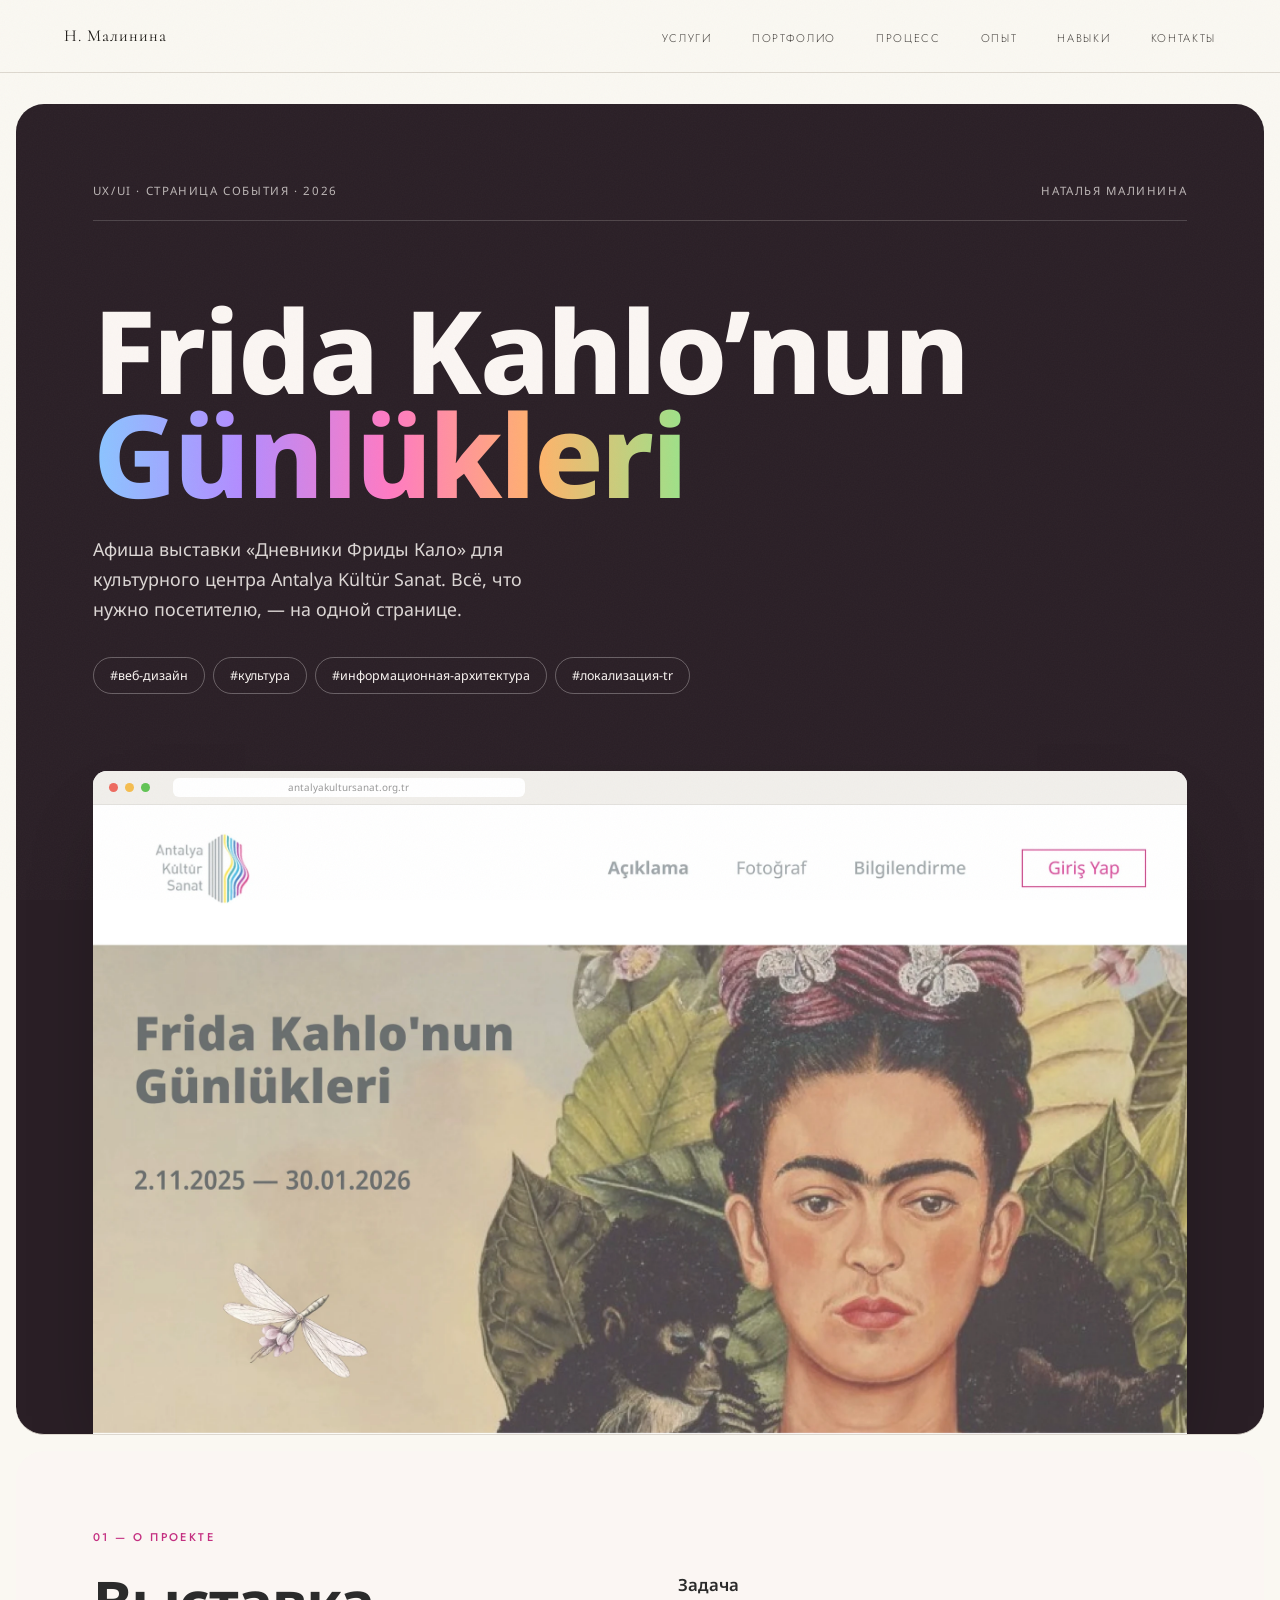
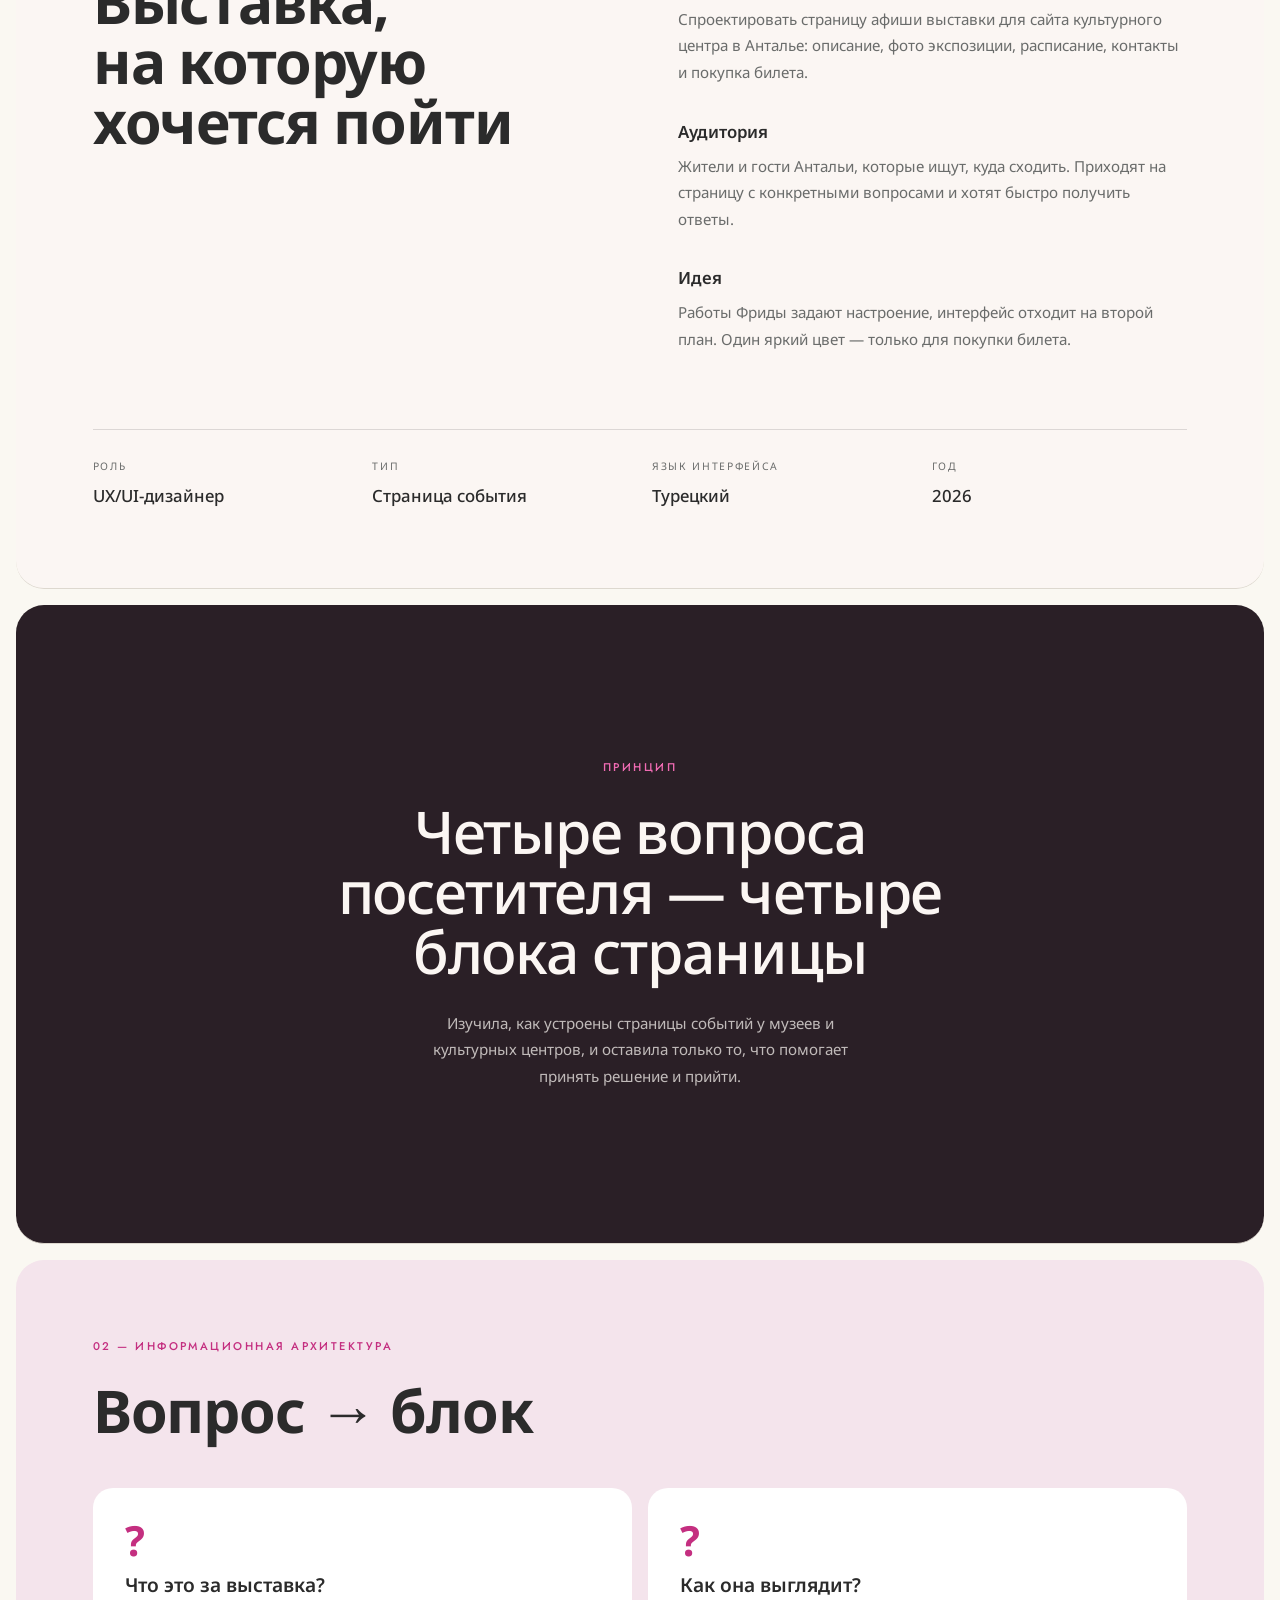
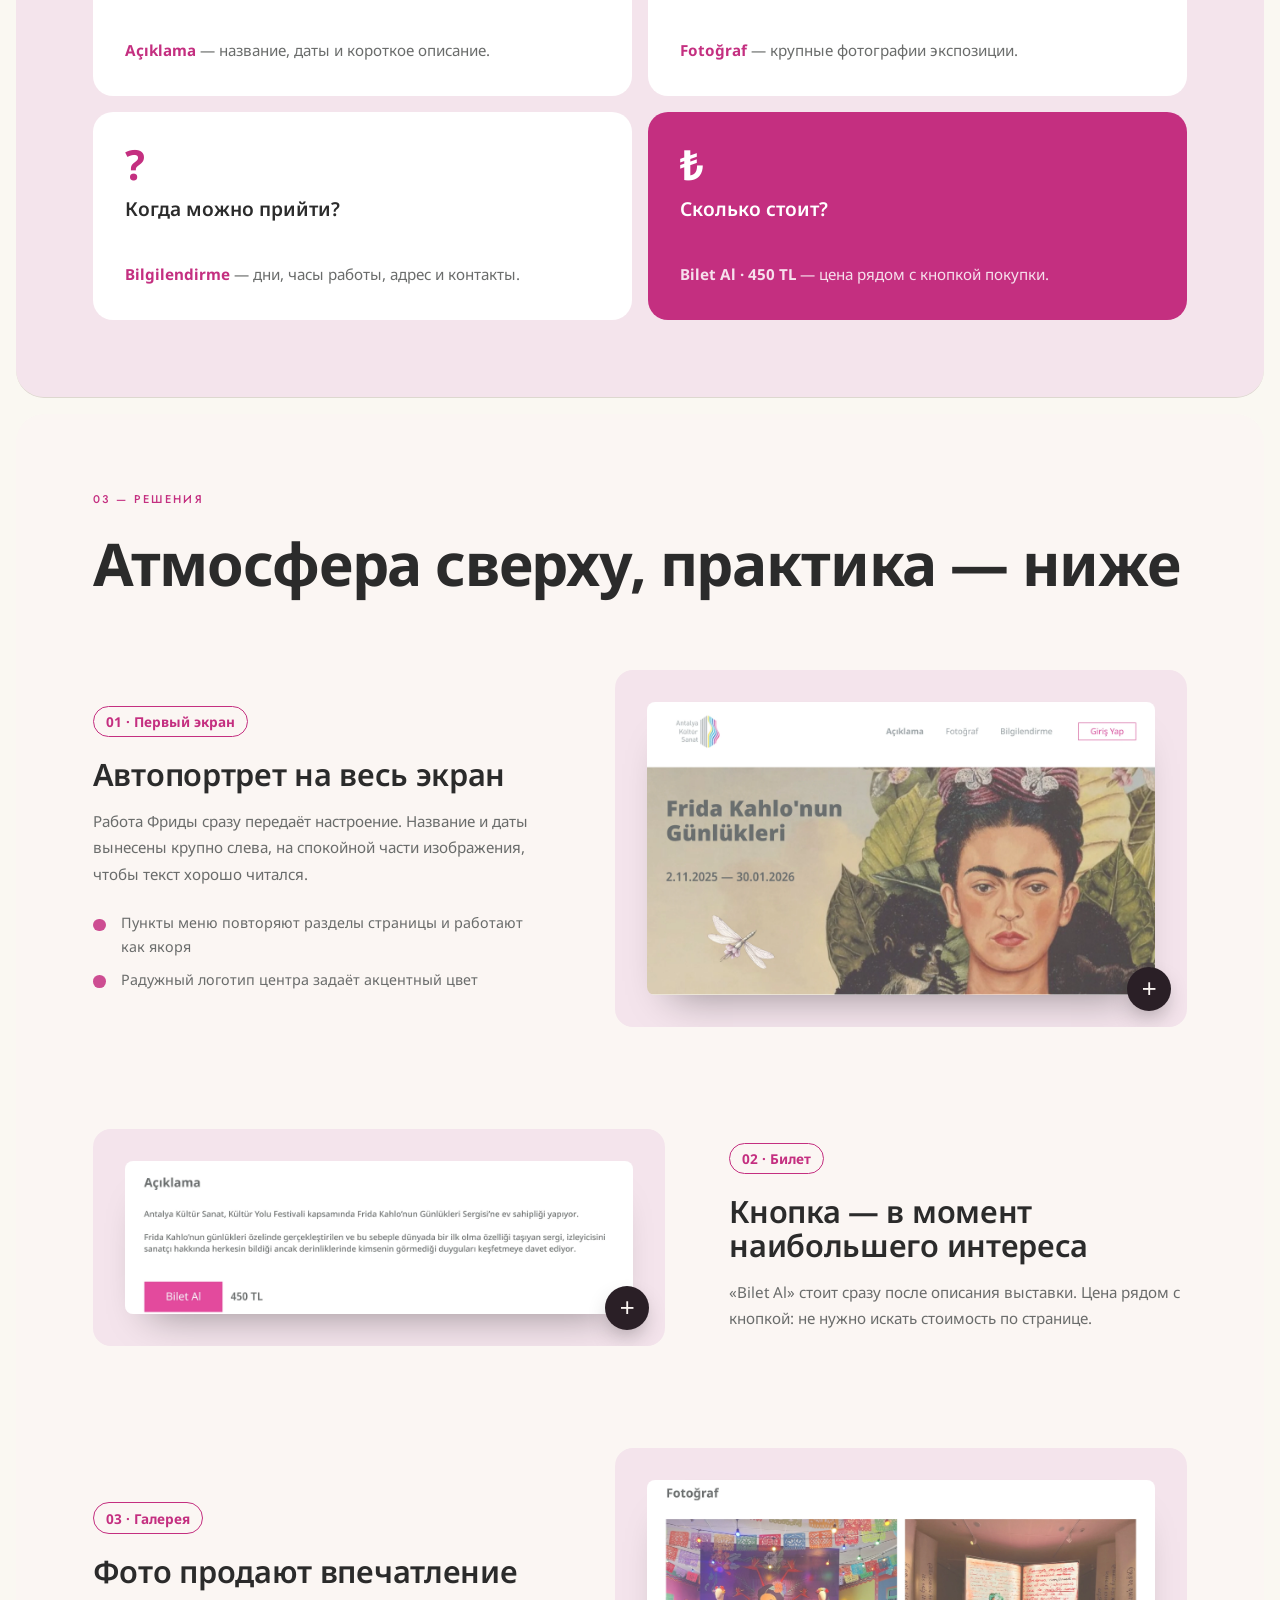
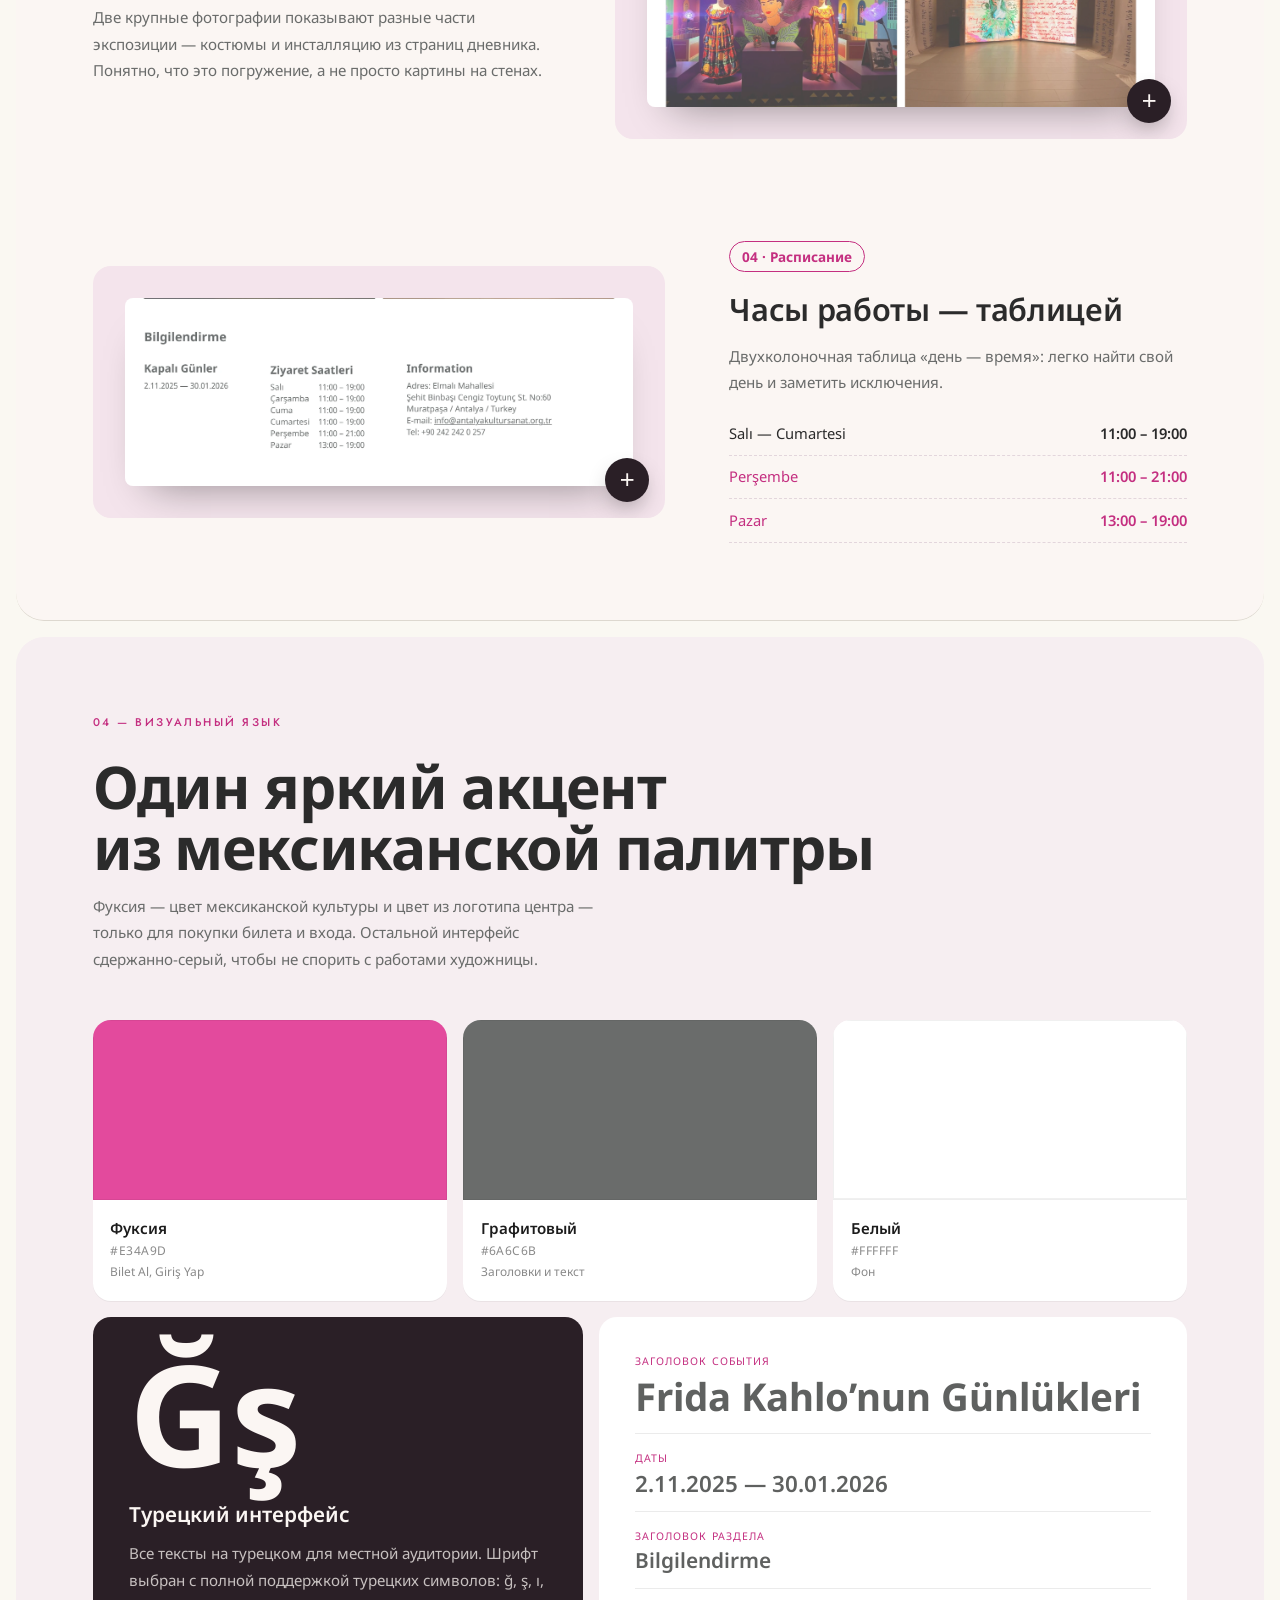
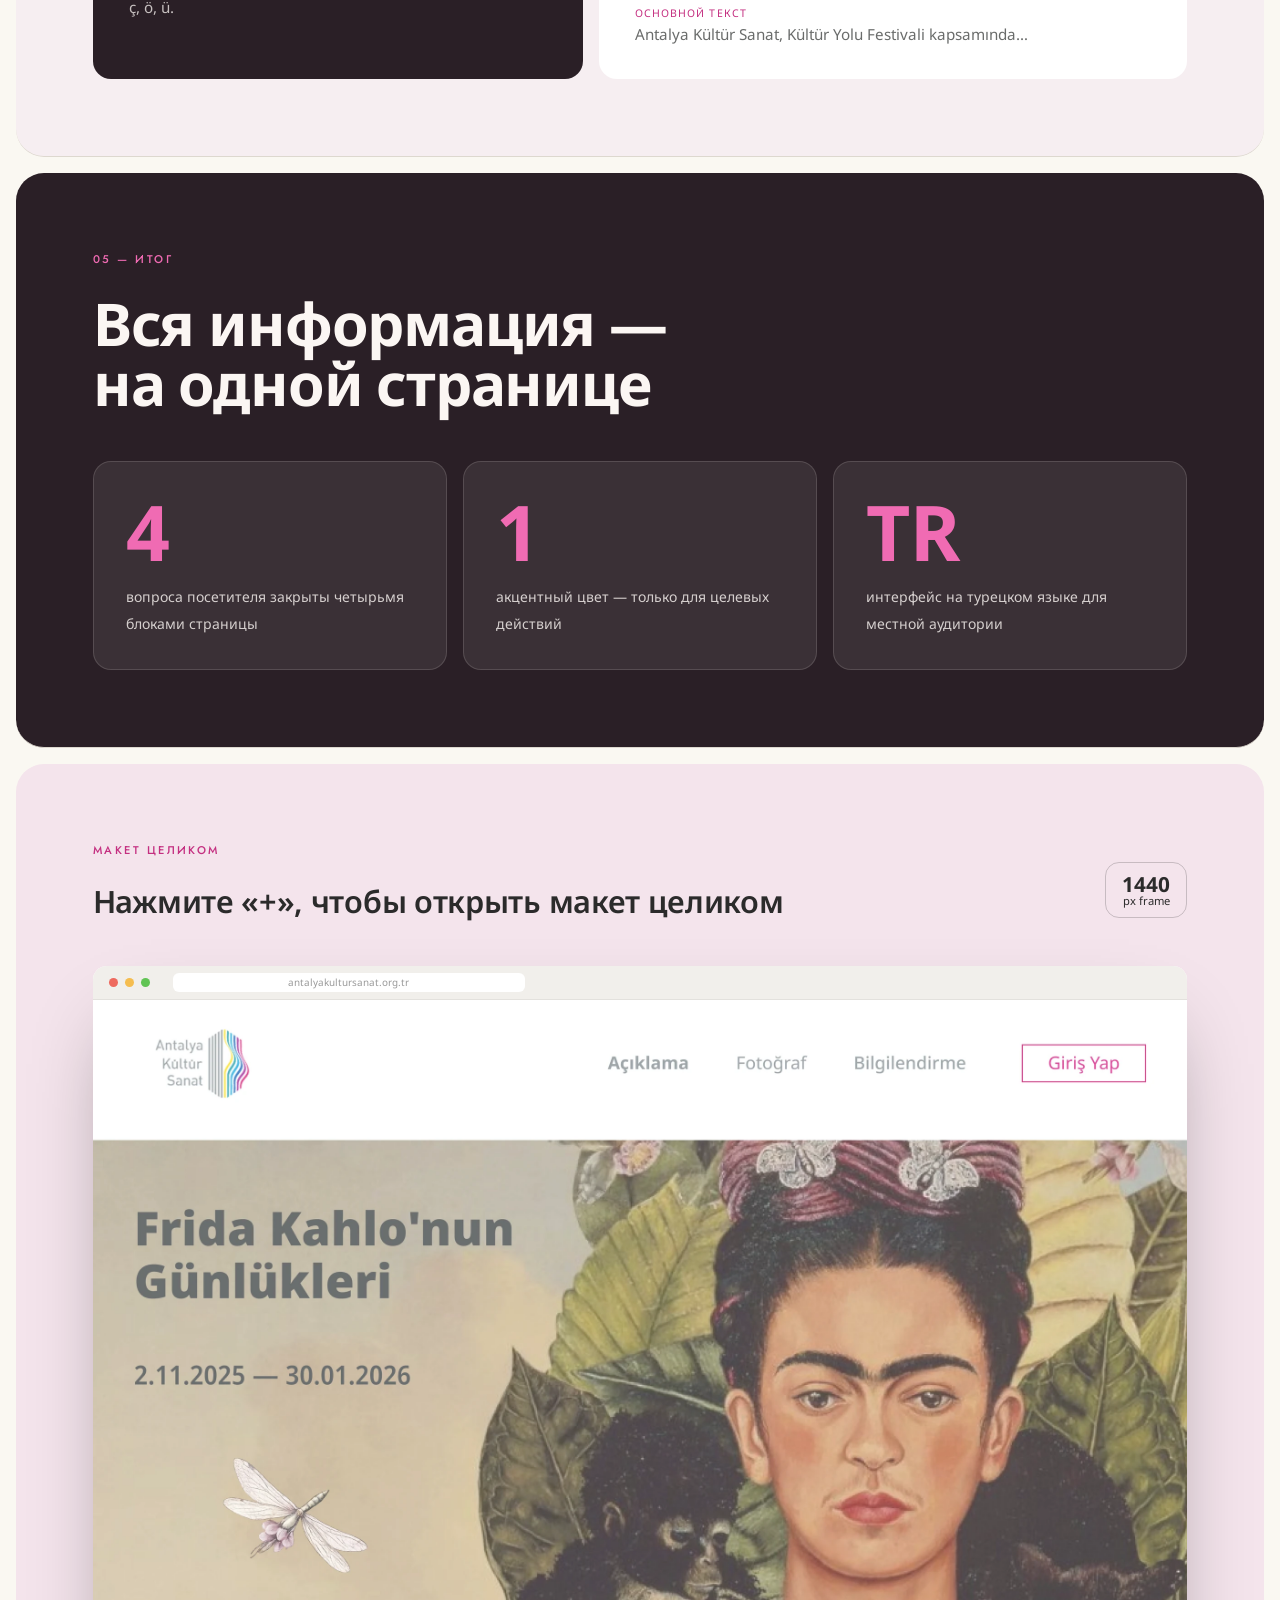
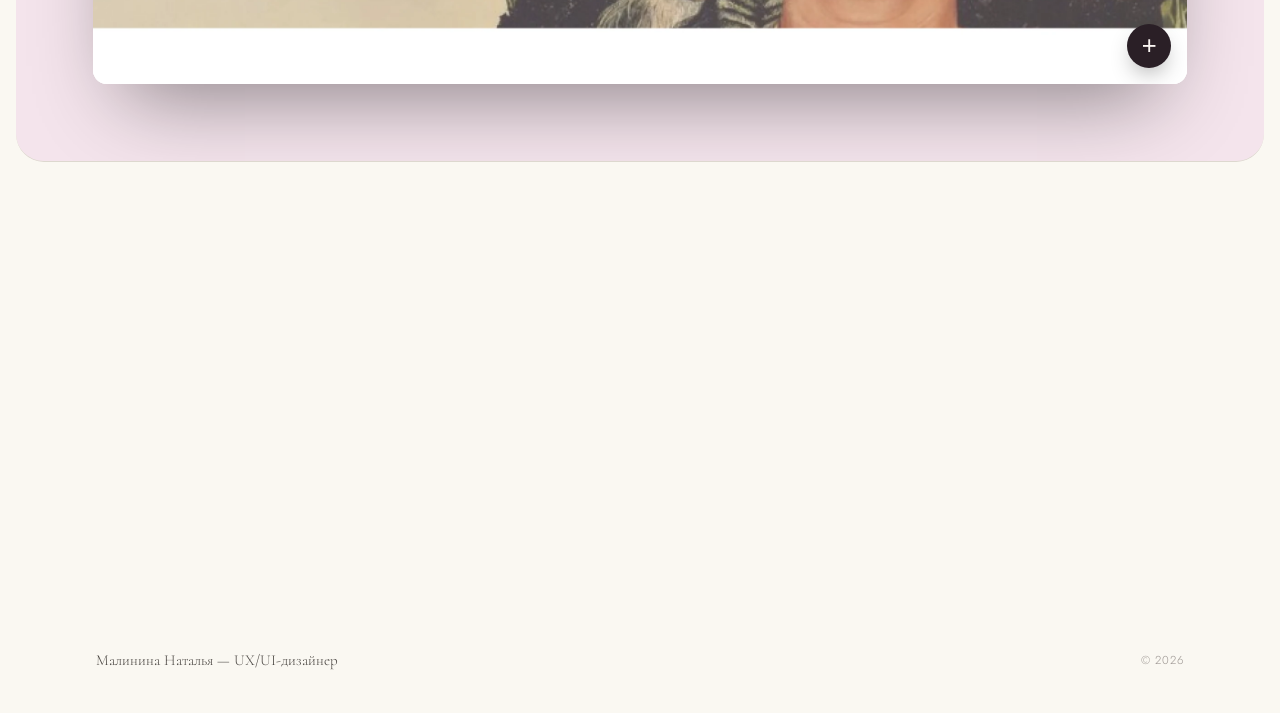
==== commit c85ed258: "Кейсы: чёткие изображения, просмотр по «+», сравнение с исходным сайтом - Скриншоты без прокрутки: п" ====
--- a/case-afisha.html
+++ b/case-afisha.html
@@ -37,7 +37,9 @@
     <ul class="nav-links">
       <li><a href="index.html#services">Услуги</a></li>
       <li><a href="index.html#portfolio">Портфолио</a></li>
+      <li><a href="index.html#process">Процесс</a></li>
       <li><a href="index.html#experience">Опыт</a></li>
+      <li><a href="index.html#skills">Навыки</a></li>
       <li><a href="index.html#contact">Контакты</a></li>
     </ul>
   </nav>
@@ -111,7 +113,7 @@
             <li>Радужный логотип центра задаёт акцентный цвет</li>
           </ul>
         </div>
-        <div class="split-media"><img src="img/afisha-hero.webp" alt="Первый экран" loading="lazy"></div>
+        <div class="split-media zoom"><img src="img/afisha-hero.webp" alt="Первый экран" loading="lazy"></div>
       </div>
 
       <div class="split rev">
@@ -120,7 +122,7 @@
           <h3 class="h-m">Кнопка — в момент наибольшего интереса</h3>
           <p class="p">«Bilet Al» стоит сразу после описания выставки. Цена рядом с кнопкой: не нужно искать стоимость по странице.</p>
         </div>
-        <div class="split-media"><img src="img/afisha-info.webp" alt="Описание и покупка билета" loading="lazy"></div>
+        <div class="split-media zoom"><img src="img/afisha-info.webp" alt="Описание и покупка билета" loading="lazy"></div>
       </div>
 
       <div class="split">
@@ -129,7 +131,7 @@
           <h3 class="h-m">Фото продают впечатление</h3>
           <p class="p">Две крупные фотографии показывают разные части экспозиции — костюмы и инсталляцию из страниц дневника. Понятно, что это погружение, а не просто картины на стенах.</p>
         </div>
-        <div class="split-media"><img src="img/afisha-photos.webp" alt="Фото экспозиции" loading="lazy"></div>
+        <div class="split-media zoom"><img src="img/afisha-photos.webp" alt="Фото экспозиции" loading="lazy"></div>
       </div>
 
       <div class="split rev">
@@ -143,7 +145,7 @@
             <tr class="hl"><td>Pazar</td><td>13:00 – 19:00</td></tr>
           </table>
         </div>
-        <div class="split-media"><img src="img/afisha-details.webp" alt="Информация для посетителей" loading="lazy"></div>
+        <div class="split-media zoom"><img src="img/afisha-details.webp" alt="Информация для посетителей" loading="lazy"></div>
       </div>
     </section>
 
@@ -186,13 +188,13 @@
     <!-- FULL -->
     <section class="slide slide--tint reveal">
       <div style="display:flex;justify-content:space-between;align-items:end;gap:1rem;flex-wrap:wrap">
-        <div><p class="eyebrow">Макет целиком</p><h2 class="h-m">Прокрутите страницу внутри окна</h2></div>
+        <div><p class="eyebrow">Макет целиком</p><h2 class="h-m">Нажмите «+», чтобы открыть макет целиком</h2></div>
         <span class="badge"><b>1440</b>px frame</span>
       </div>
       <div class="scroll-window">
         <div class="browser">
           <div class="browser-bar"><i></i><i></i><i></i><span class="browser-url">antalyakultursanat.org.tr</span></div>
-          <div class="scroll"><img src="img/afisha-full.webp" alt="Полный макет афиши" loading="lazy"></div>
+          <div class="shot zoom" style="--ratio:16 / 10"><img src="img/afisha-full.webp" alt="Полный макет афиши" loading="lazy"></div>
         </div>
       </div>
     </section>
@@ -201,8 +203,7 @@
     <section class="slide slide--brand reveal">
       <div class="thanks">
         <div>
-          <h2 class="h-xl">Спасибо<br>за <em>просмотр</em></h2>
-          <p class="lead" style="margin-top:1.5rem">Нужна страница, на которой посетитель сразу находит ответы? Напишите — обсудим ваш проект.</p>
+          <p class="h-m" style="max-width:26ch">Нужна страница, на которой посетитель сразу находит ответы? Напишите — обсудим ваш проект.</p>
           <div class="author"><img src="img/foto.png" alt=""><div><b>Наталья Малинина</b><span>UX/UI-дизайнер</span></div></div>
         </div>
         <div class="thanks-links">
--- a/css/case.css
+++ b/css/case.css
@@ -750,3 +750,114 @@
 .wire-scroll img { width: 100%; height: auto; display: block; }
 @media (max-width: 1000px) { .tile.s5, .tile.s7 { grid-column: span 12; } }
 .tile:has(.wire-scroll) .p, .concept-card .p { margin-top: 0; }
+
+/* ── ZOOM + LIGHTBOX ── */
+.zoom { position: relative; }
+.zoom img { cursor: zoom-in; }
+
+.zoom-btn {
+  position: absolute;
+  right: 1rem;
+  bottom: 1rem;
+  width: 2.75rem;
+  height: 2.75rem;
+  border-radius: 50%;
+  border: none;
+  background: var(--brand);
+  color: var(--brand-ink);
+  font-size: 1.6rem;
+  font-weight: 300;
+  line-height: 1;
+  display: grid;
+  place-items: center;
+  cursor: pointer;
+  box-shadow: 0 10px 24px -8px rgba(0,0,0,0.45);
+  transition: transform 0.2s, background 0.2s;
+  z-index: 3;
+}
+
+.zoom-btn:hover { transform: scale(1.08); background: var(--accent); color: #fff; }
+.zoom-btn:focus-visible { outline: 3px solid var(--accent); outline-offset: 3px; }
+
+/* статичное превью длинного скриншота: верхняя часть, без прокрутки */
+.shot {
+  overflow: hidden;
+  aspect-ratio: var(--ratio, 4 / 5);
+  border-radius: 8px;
+  background: #fff;
+}
+
+.shot img { width: 100%; height: 100%; object-fit: cover; object-position: top center; display: block; }
+.split-media.zoom .shot img, .split-media .shot img { box-shadow: none; border-radius: 0; }
+
+.lightbox {
+  position: fixed;
+  inset: 0;
+  z-index: 10000;
+  background: rgba(15, 15, 15, 0.86);
+  backdrop-filter: blur(6px);
+  display: flex;
+}
+
+.lightbox[hidden] { display: none; }
+
+.lightbox-body {
+  flex: 1;
+  overflow: auto;
+  padding: clamp(3.5rem, 6vw, 5rem) clamp(0.75rem, 4vw, 4rem) 3rem;
+  display: flex;
+  justify-content: center;
+  align-items: flex-start;
+}
+
+.lightbox-body img {
+  width: 100%;
+  max-width: 1200px;
+  height: auto;
+  border-radius: 10px;
+  background: #fff;
+  box-shadow: 0 30px 80px rgba(0,0,0,0.5);
+}
+
+.lightbox-close {
+  position: fixed;
+  top: calc(env(safe-area-inset-top, 0px) + 1rem);
+  right: 1rem;
+  width: 3rem;
+  height: 3rem;
+  border-radius: 50%;
+  border: none;
+  background: #fff;
+  color: #111;
+  font-size: 1.8rem;
+  line-height: 1;
+  cursor: pointer;
+  z-index: 2;
+}
+
+body.lb-open { overflow: hidden; }
+
+/* обложка с прокруткой внутри экрана */
+.screen-scroll { height: clamp(22rem, 52vw, 40rem); overflow-y: auto; scrollbar-width: thin; }
+.screen-scroll img { width: 100%; height: auto; display: block; }
+
+/* было / стало */
+.compare { display: grid; grid-template-columns: 1fr 1fr; gap: var(--gap); margin-top: 1.5rem; }
+.compare-col { border-radius: calc(var(--radius) - 10px); overflow: hidden; background: #fff; }
+.compare-label {
+  display: flex; justify-content: space-between; gap: 1rem;
+  padding: 0.85rem 1.2rem;
+  font-size: 0.72rem; letter-spacing: 0.14em; text-transform: uppercase;
+  color: #8a8a8a; border-bottom: 1px solid rgba(0,0,0,0.06);
+}
+.compare-label b { color: var(--accent); font-weight: 600; }
+.compare-col .shot { border-radius: 0; --ratio: 4 / 3; }
+.compare-row + .compare-row { margin-top: clamp(3rem, 6vw, 5rem); }
+.compare-notes { display: grid; grid-template-columns: 1fr 1fr; gap: var(--gap); margin-top: var(--gap); }
+.compare-notes .tile { min-height: 0; }
+
+@media (max-width: 1000px) {
+  .compare, .compare-notes { grid-template-columns: 1fr; }
+}
+.wire-shot { background: #F4F4F4; margin-bottom: 0.5rem; }
+.ba-col .zoom-btn, .compare-col .zoom-btn { bottom: 0.85rem; right: 0.85rem; }
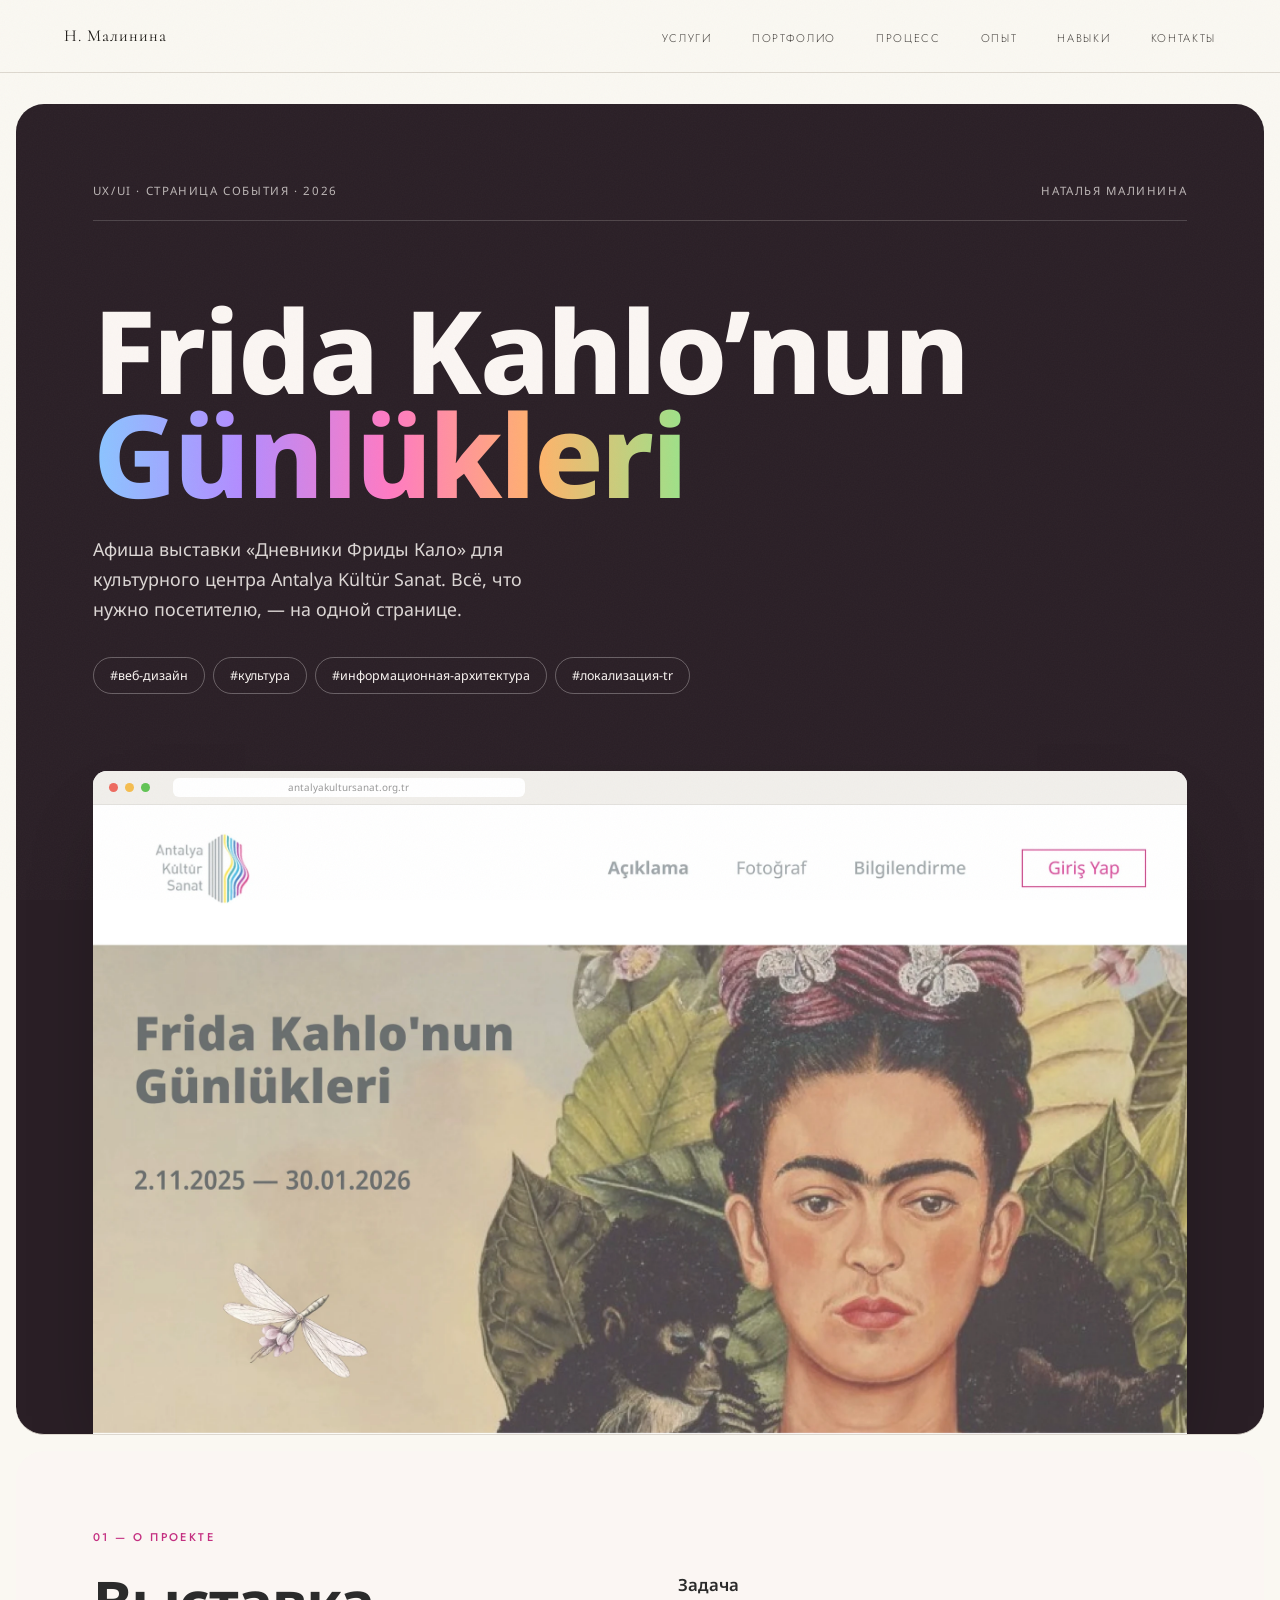
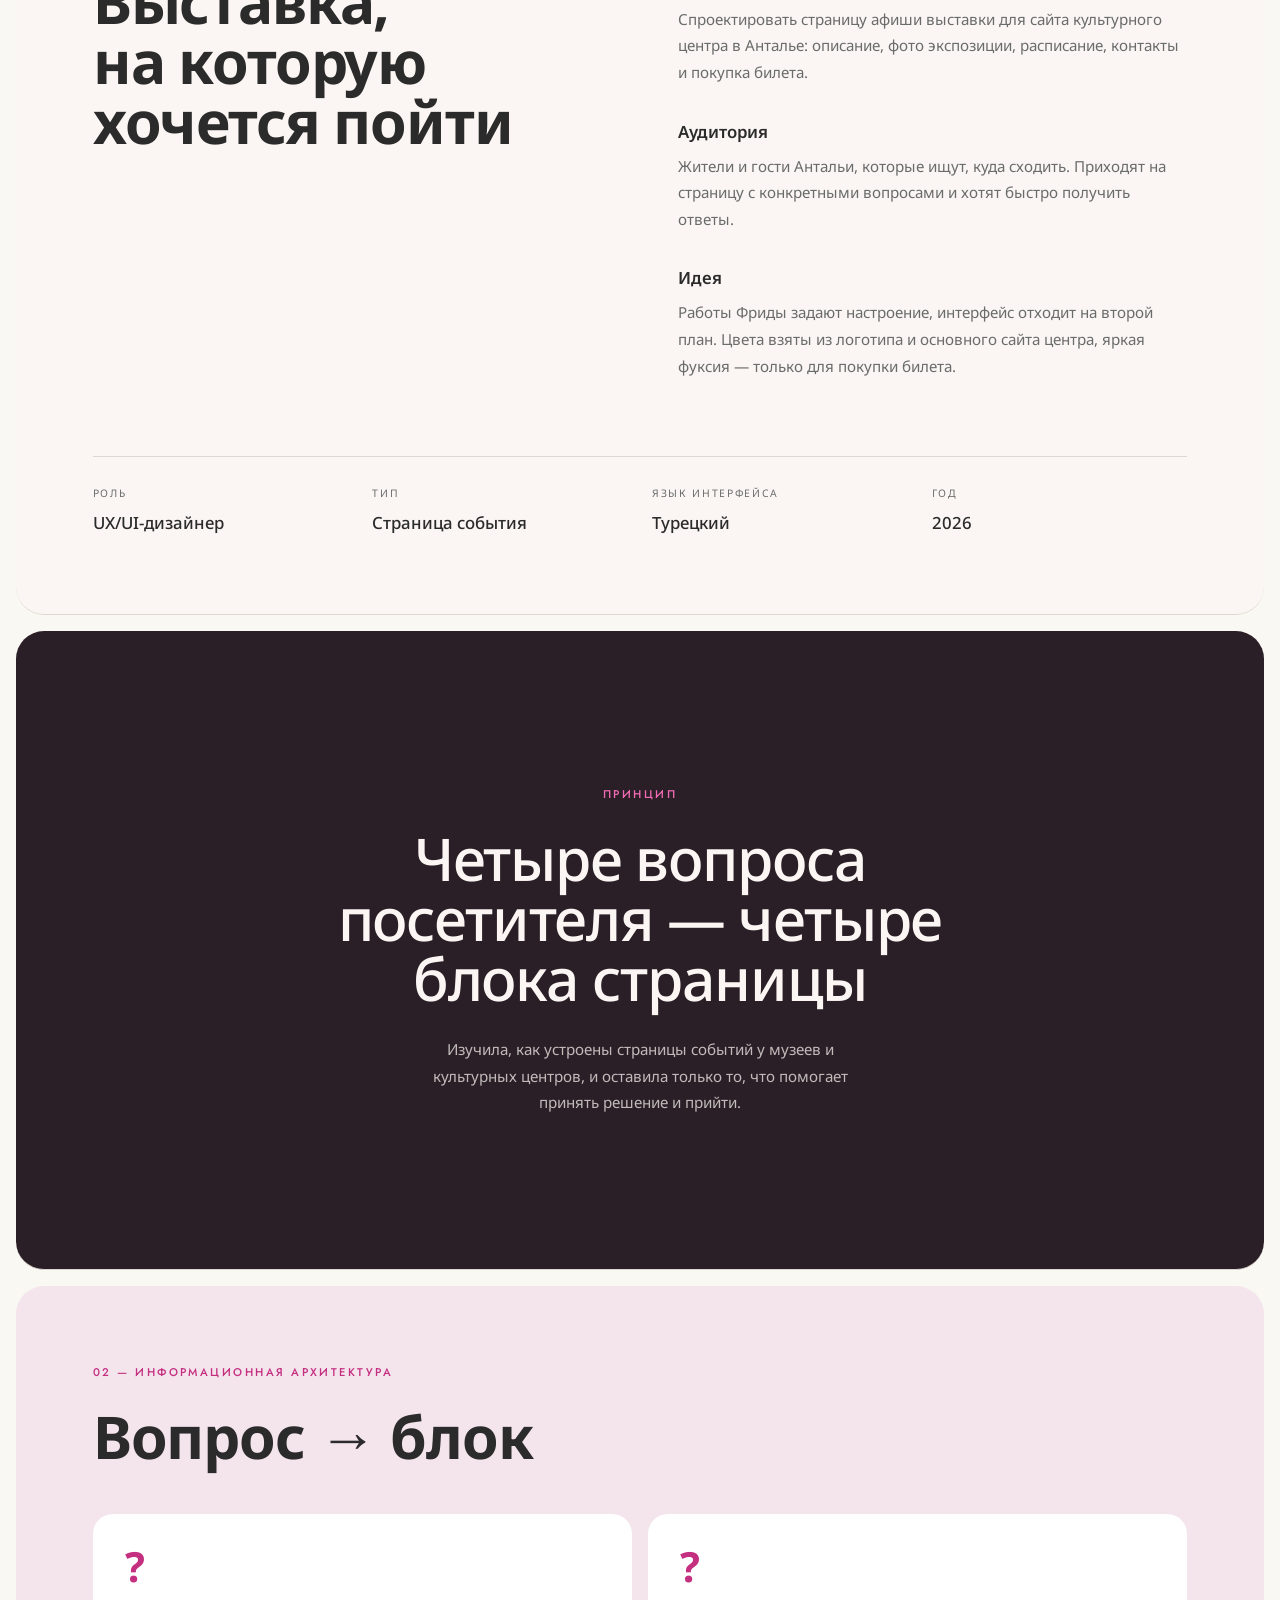
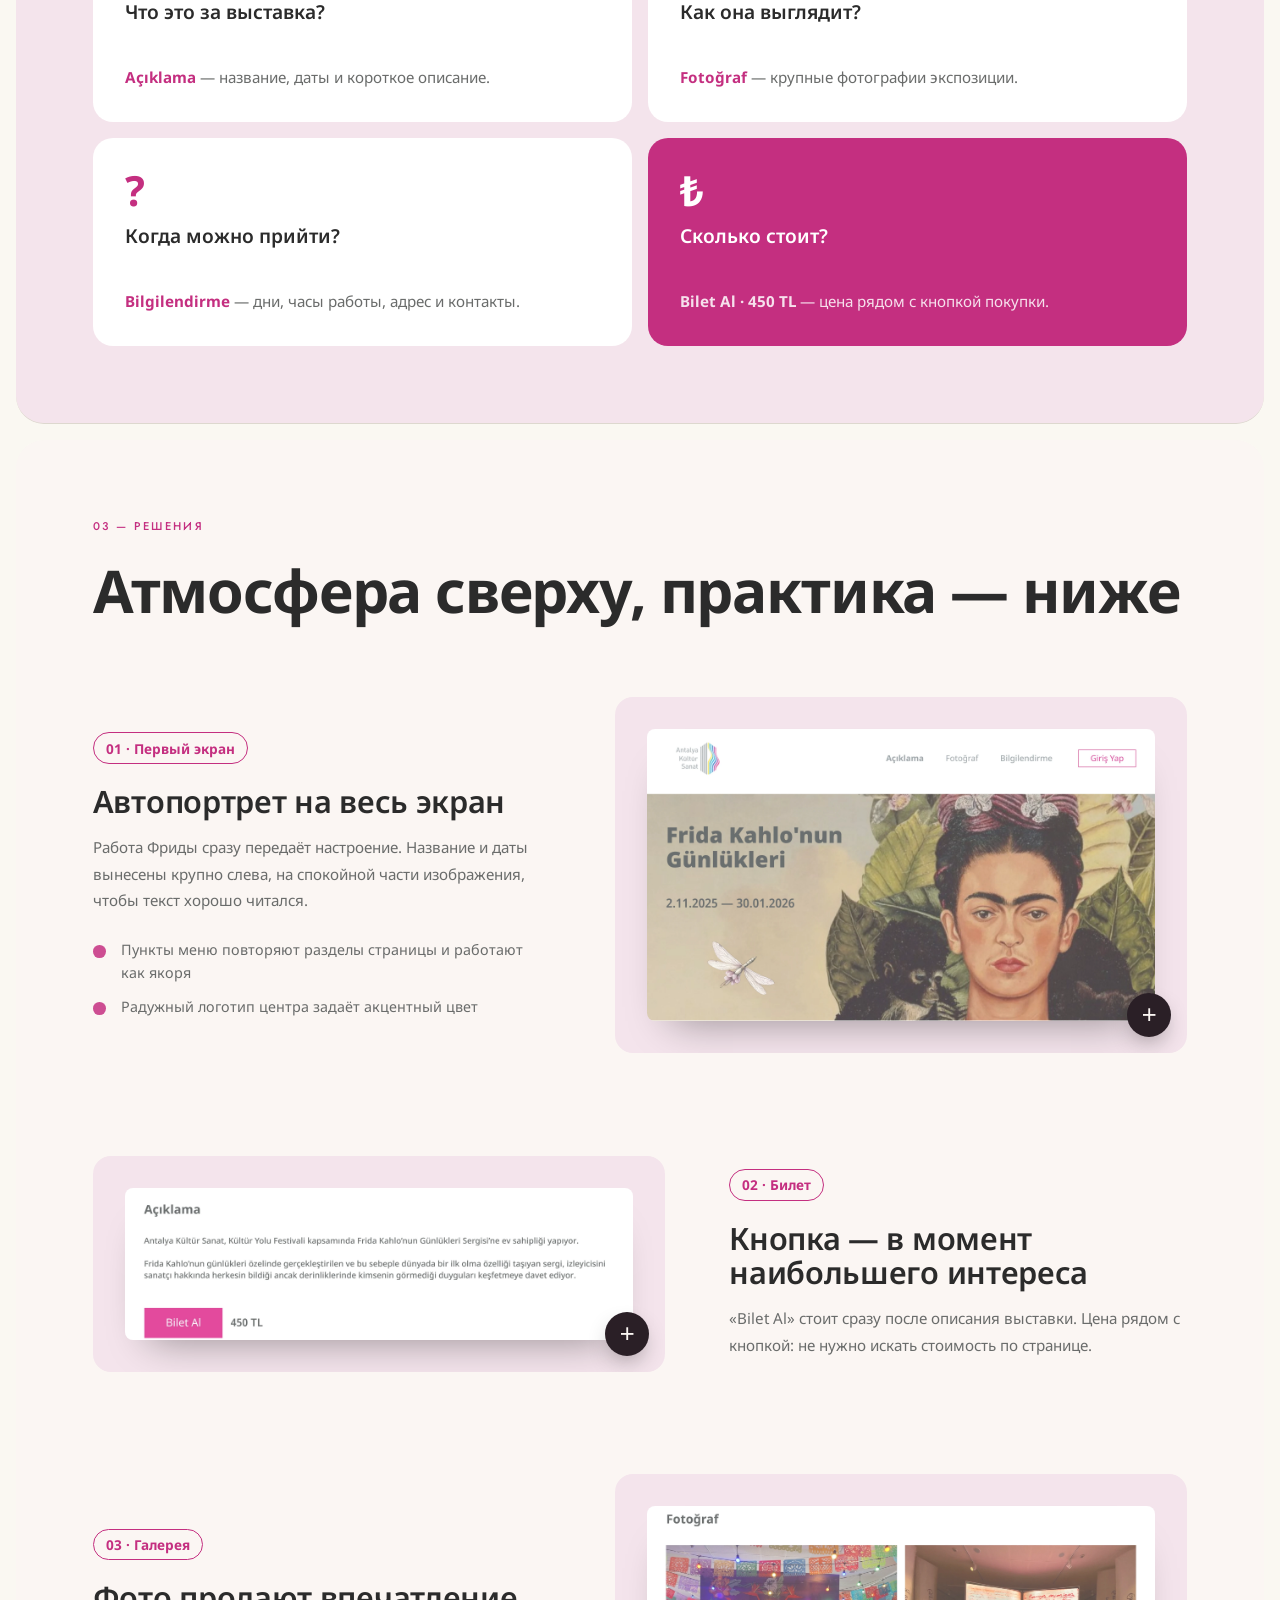
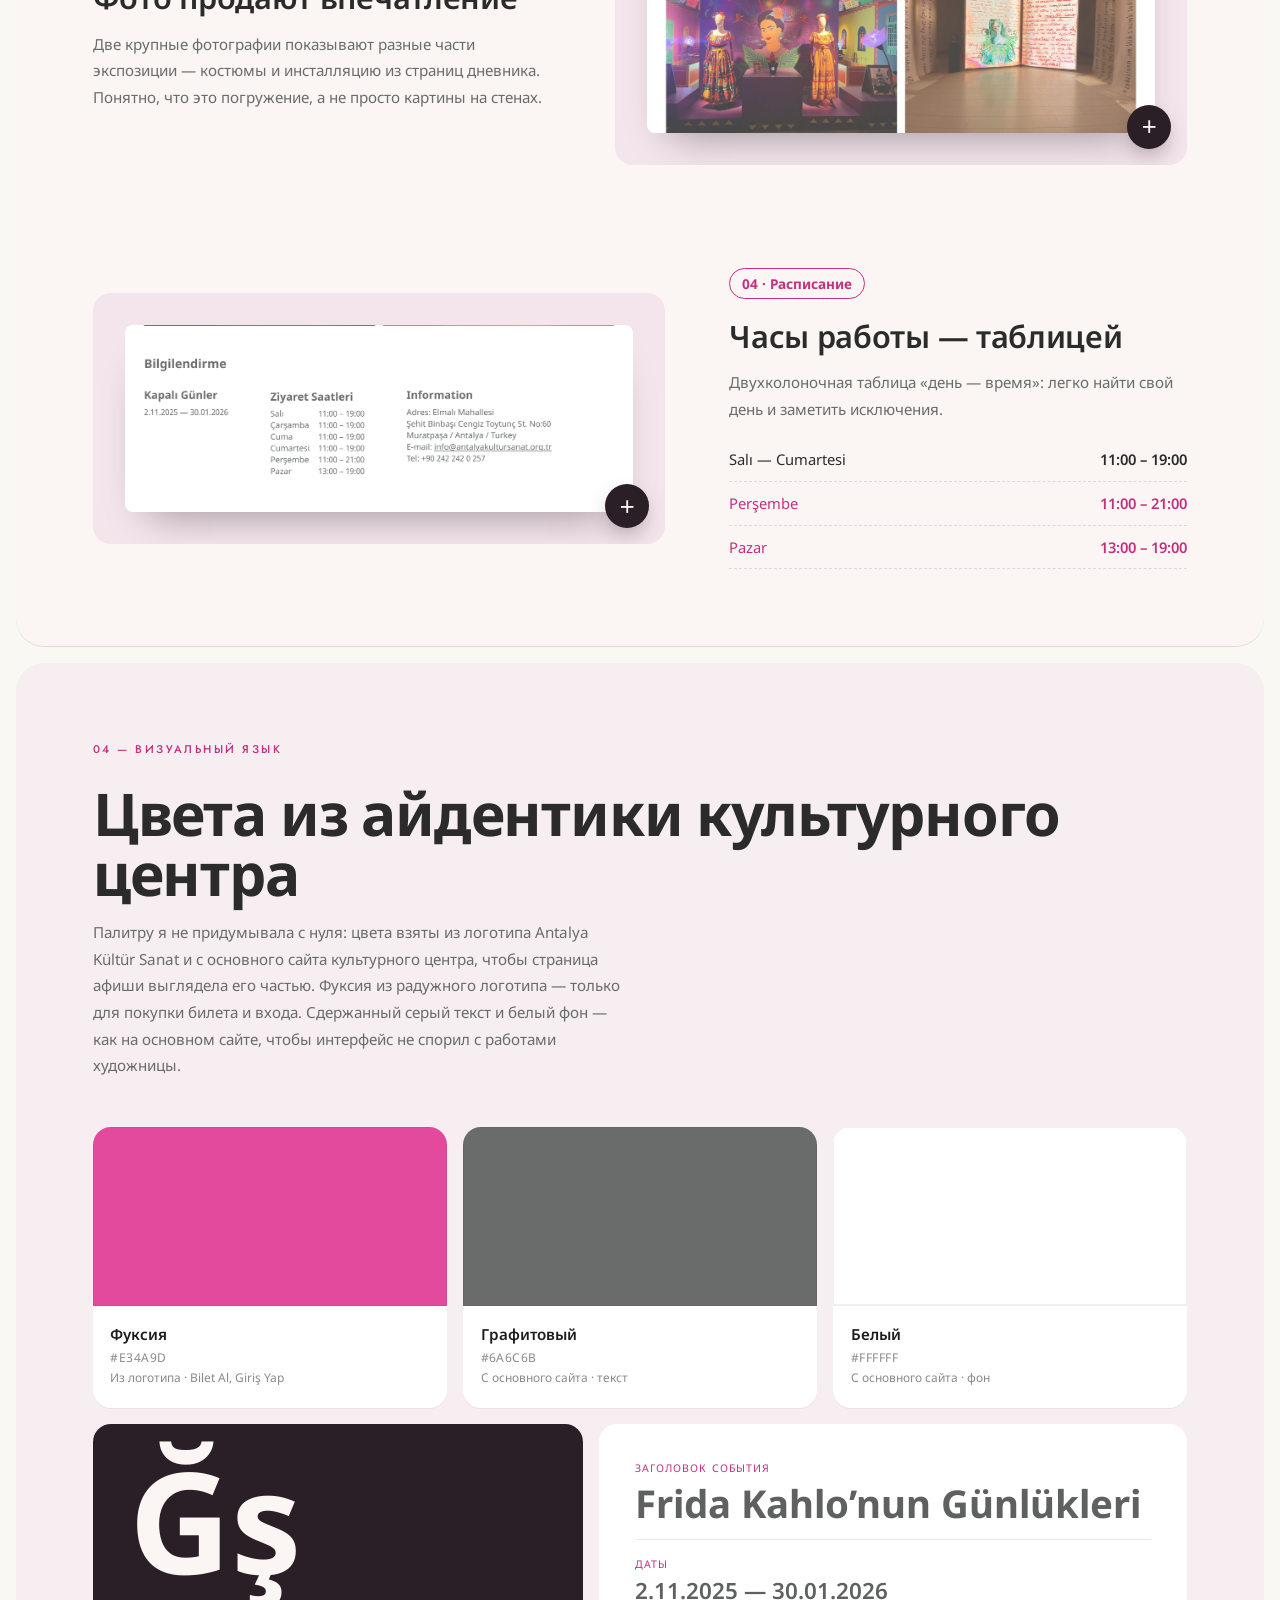
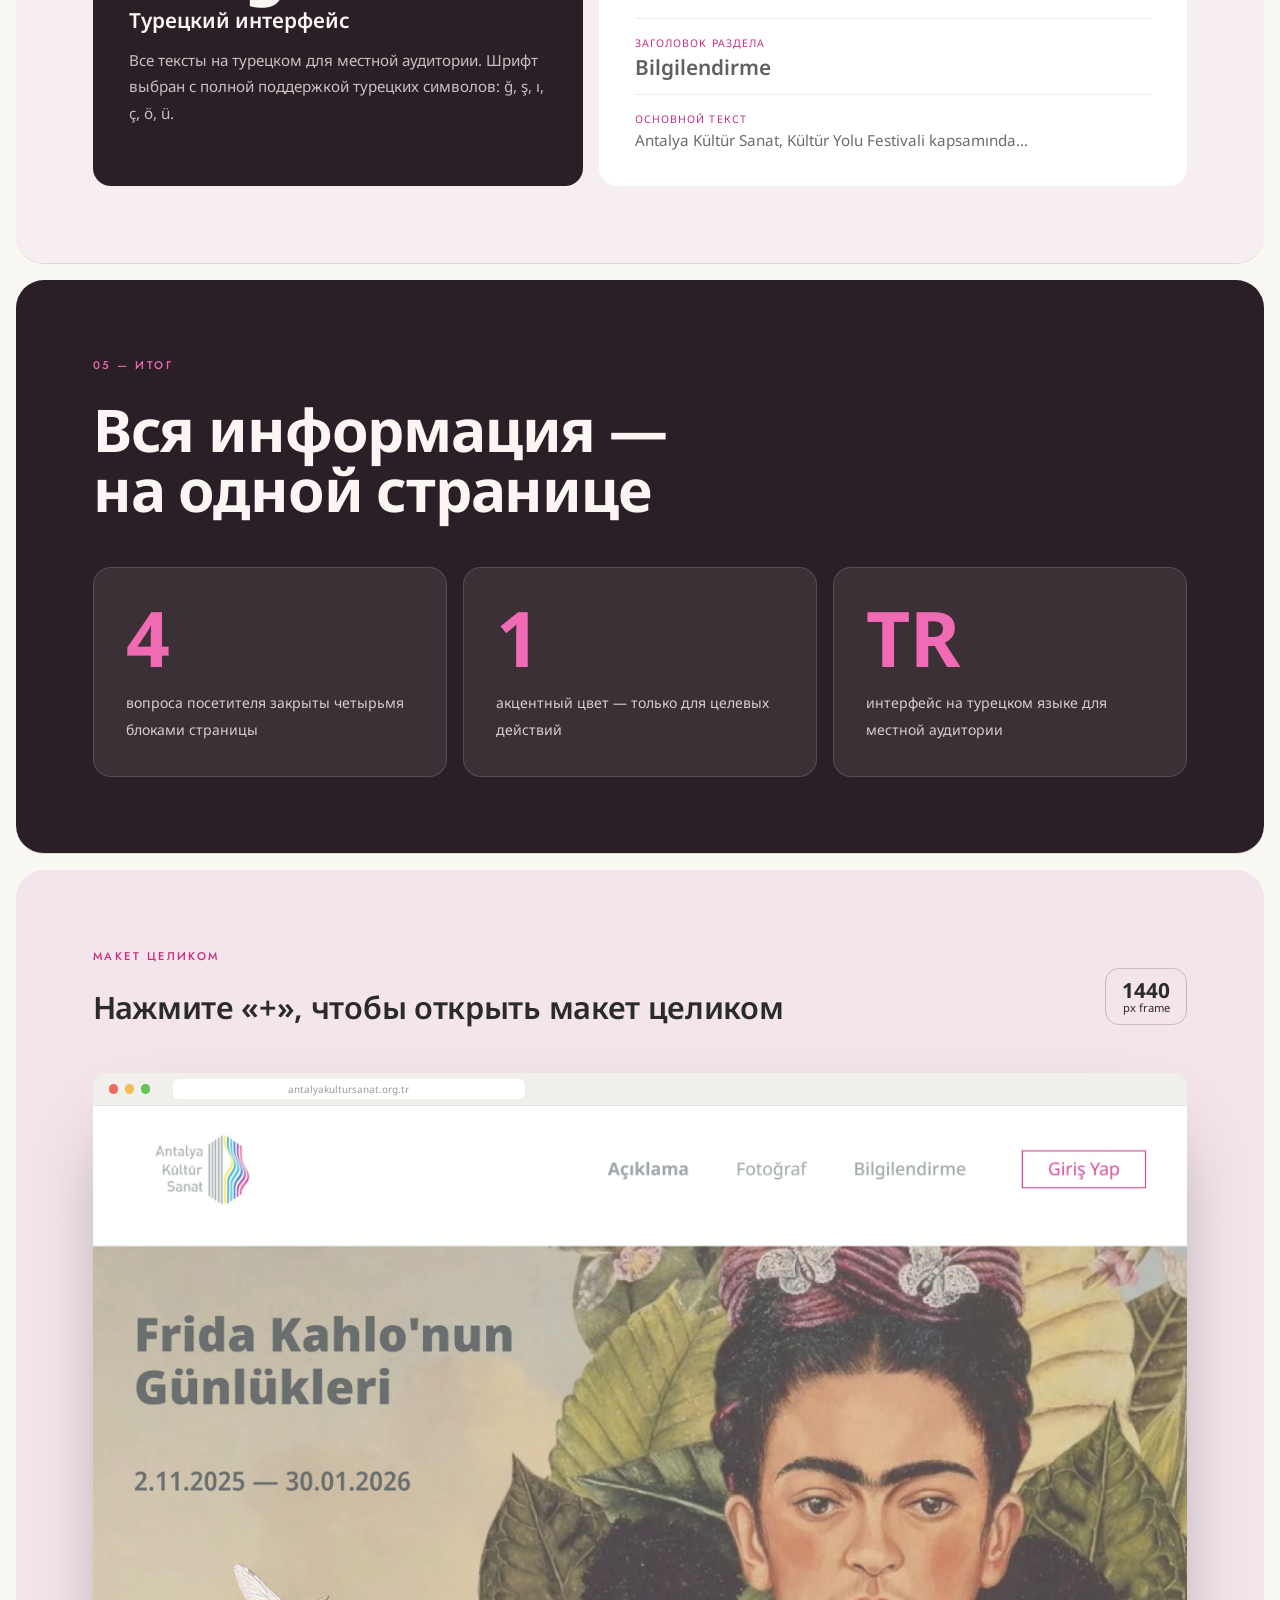
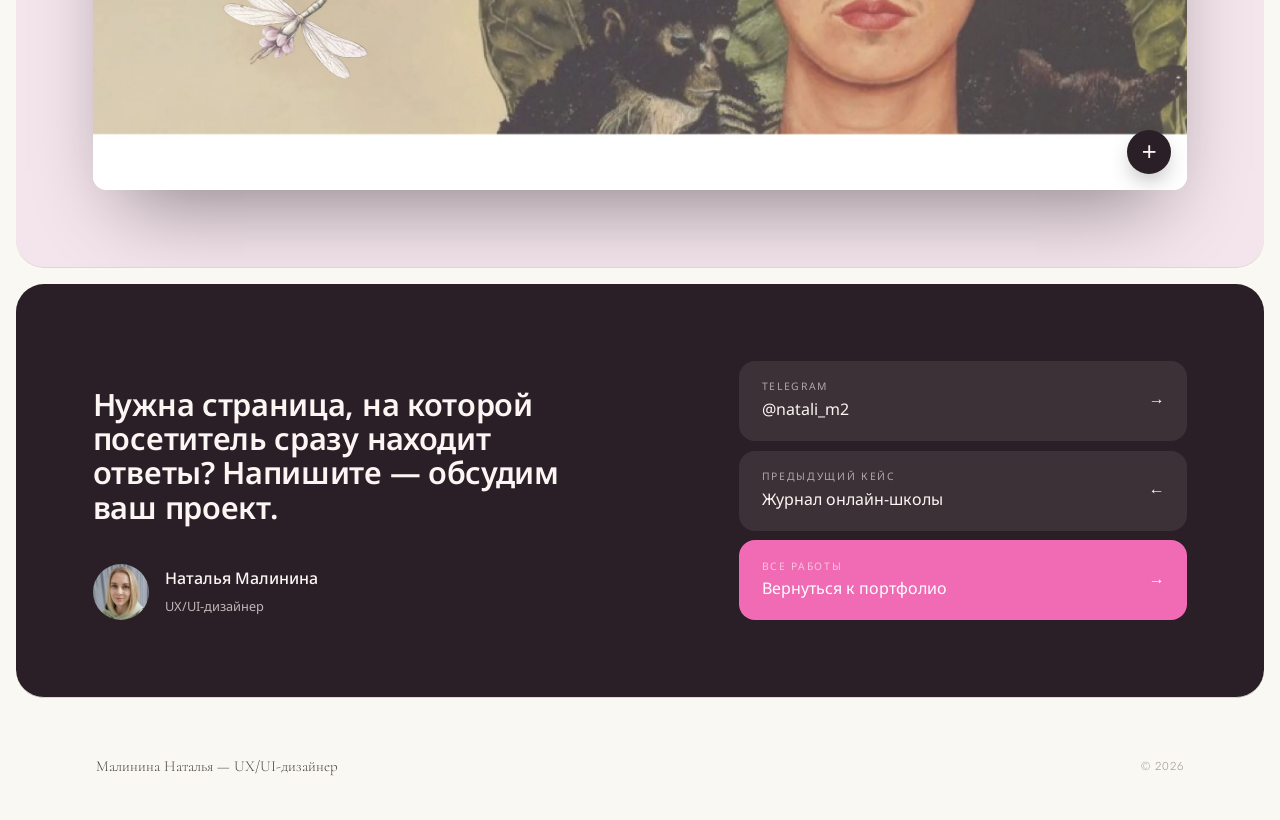
==== commit 34955853: "Афиша: цвета из логотипа и основного сайта культурного центра Co-Authored-By: Claude Opus 5.5 <norep" ====
--- a/case-afisha.html
+++ b/case-afisha.html
@@ -68,7 +68,7 @@
         <div>
           <div class="about-item"><p class="about-k">Задача</p><p class="p">Спроектировать страницу афиши выставки для сайта культурного центра в Анталье: описание, фото экспозиции, расписание, контакты и покупка билета.</p></div>
           <div class="about-item"><p class="about-k">Аудитория</p><p class="p">Жители и гости Антальи, которые ищут, куда сходить. Приходят на страницу с конкретными вопросами и хотят быстро получить ответы.</p></div>
-          <div class="about-item"><p class="about-k">Идея</p><p class="p">Работы Фриды задают настроение, интерфейс отходит на второй план. Один яркий цвет — только для покупки билета.</p></div>
+          <div class="about-item"><p class="about-k">Идея</p><p class="p">Работы Фриды задают настроение, интерфейс отходит на второй план. Цвета взяты из логотипа и основного сайта центра, яркая фуксия — только для покупки билета.</p></div>
         </div>
       </div>
       <div class="meta-row">
@@ -152,12 +152,12 @@
     <!-- VISUAL -->
     <section class="slide reveal" style="background:#F6EEF1">
       <p class="eyebrow">04 — Визуальный язык</p>
-      <h2 class="h-l">Один яркий акцент из&nbsp;мексиканской палитры</h2>
-      <p class="p" style="max-width:56ch;margin-top:1rem">Фуксия — цвет мексиканской культуры и цвет из логотипа центра — только для покупки билета и входа. Остальной интерфейс сдержанно-серый, чтобы не спорить с работами художницы.</p>
+      <h2 class="h-l">Цвета из&nbsp;айдентики культурного центра</h2>
+      <p class="p" style="max-width:60ch;margin-top:1rem">Палитру я не придумывала с нуля: цвета взяты из логотипа Antalya Kültür Sanat и с основного сайта культурного центра, чтобы страница афиши выглядела его частью. Фуксия из радужного логотипа — только для покупки билета и входа. Сдержанный серый текст и белый фон — как на основном сайте, чтобы интерфейс не спорил с работами художницы.</p>
       <div class="palette-strips" style="--n:3">
-        <div class="strip"><div class="strip-color" style="background:#E34A9D"></div><div class="strip-info"><p class="strip-name">Фуксия</p><p class="strip-hex">#E34A9D</p><p class="strip-role">Bilet Al, Giriş Yap</p></div></div>
-        <div class="strip"><div class="strip-color" style="background:#6A6C6B"></div><div class="strip-info"><p class="strip-name">Графитовый</p><p class="strip-hex">#6A6C6B</p><p class="strip-role">Заголовки и текст</p></div></div>
-        <div class="strip"><div class="strip-color" style="background:#FFFFFF;border-bottom:1px solid #eee"></div><div class="strip-info"><p class="strip-name">Белый</p><p class="strip-hex">#FFFFFF</p><p class="strip-role">Фон</p></div></div>
+        <div class="strip"><div class="strip-color" style="background:#E34A9D"></div><div class="strip-info"><p class="strip-name">Фуксия</p><p class="strip-hex">#E34A9D</p><p class="strip-role">Из логотипа · Bilet Al, Giriş Yap</p></div></div>
+        <div class="strip"><div class="strip-color" style="background:#6A6C6B"></div><div class="strip-info"><p class="strip-name">Графитовый</p><p class="strip-hex">#6A6C6B</p><p class="strip-role">С основного сайта · текст</p></div></div>
+        <div class="strip"><div class="strip-color" style="background:#FFFFFF;border-bottom:1px solid #eee"></div><div class="strip-info"><p class="strip-name">Белый</p><p class="strip-hex">#FFFFFF</p><p class="strip-role">С основного сайта · фон</p></div></div>
       </div>
       <div class="type-grid">
         <div class="type-card dark">
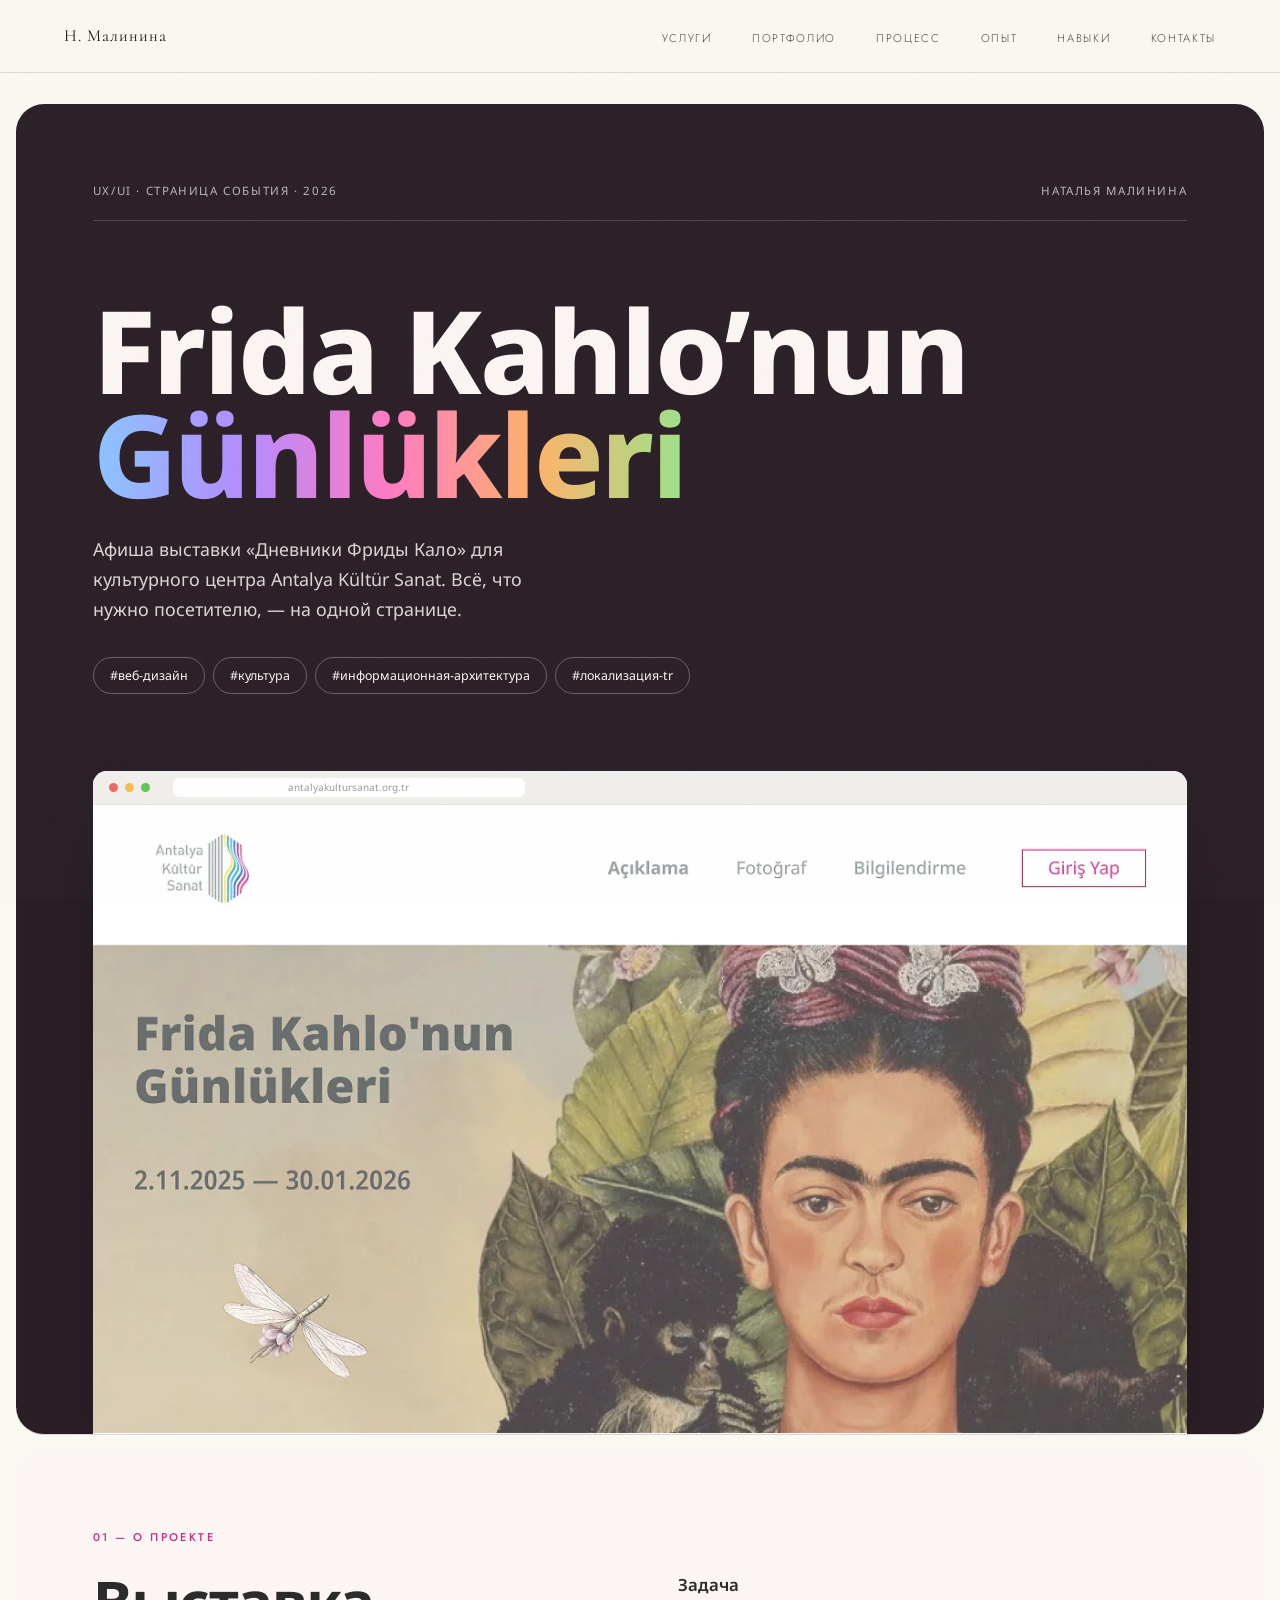
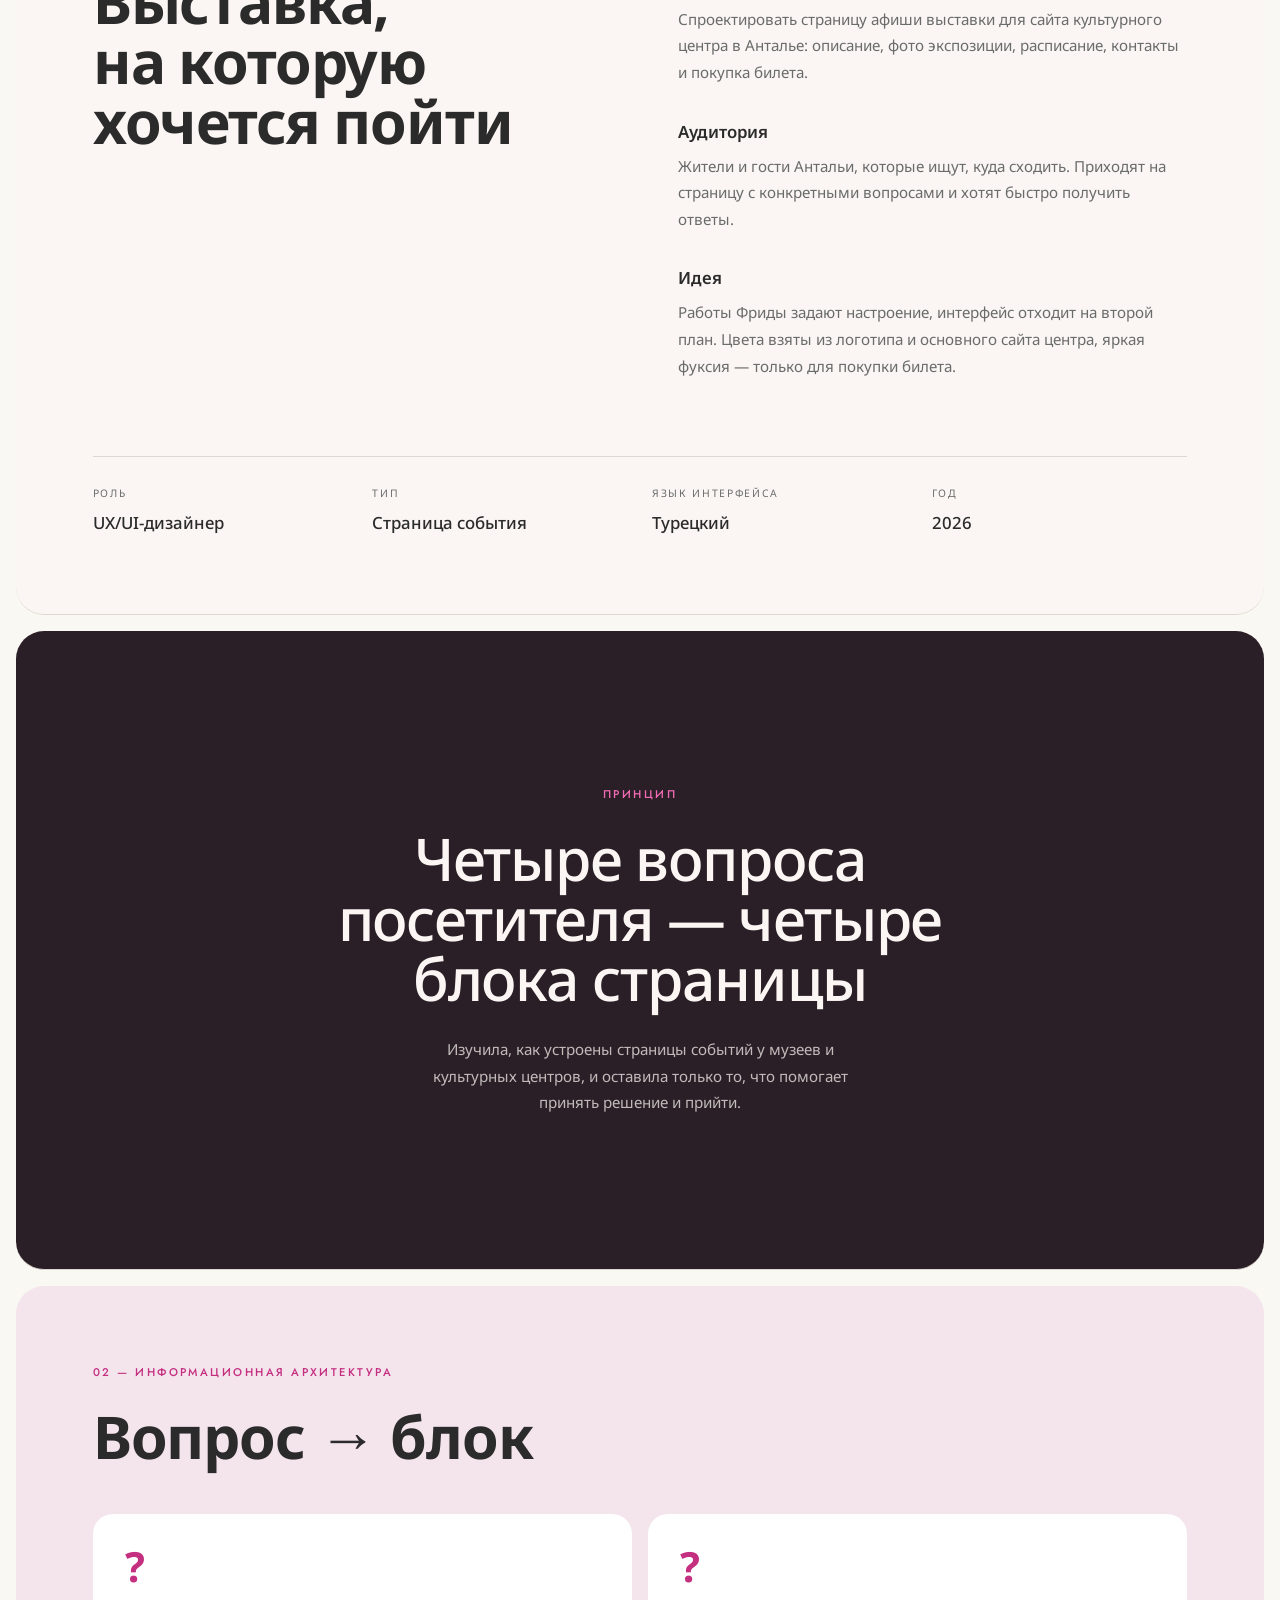
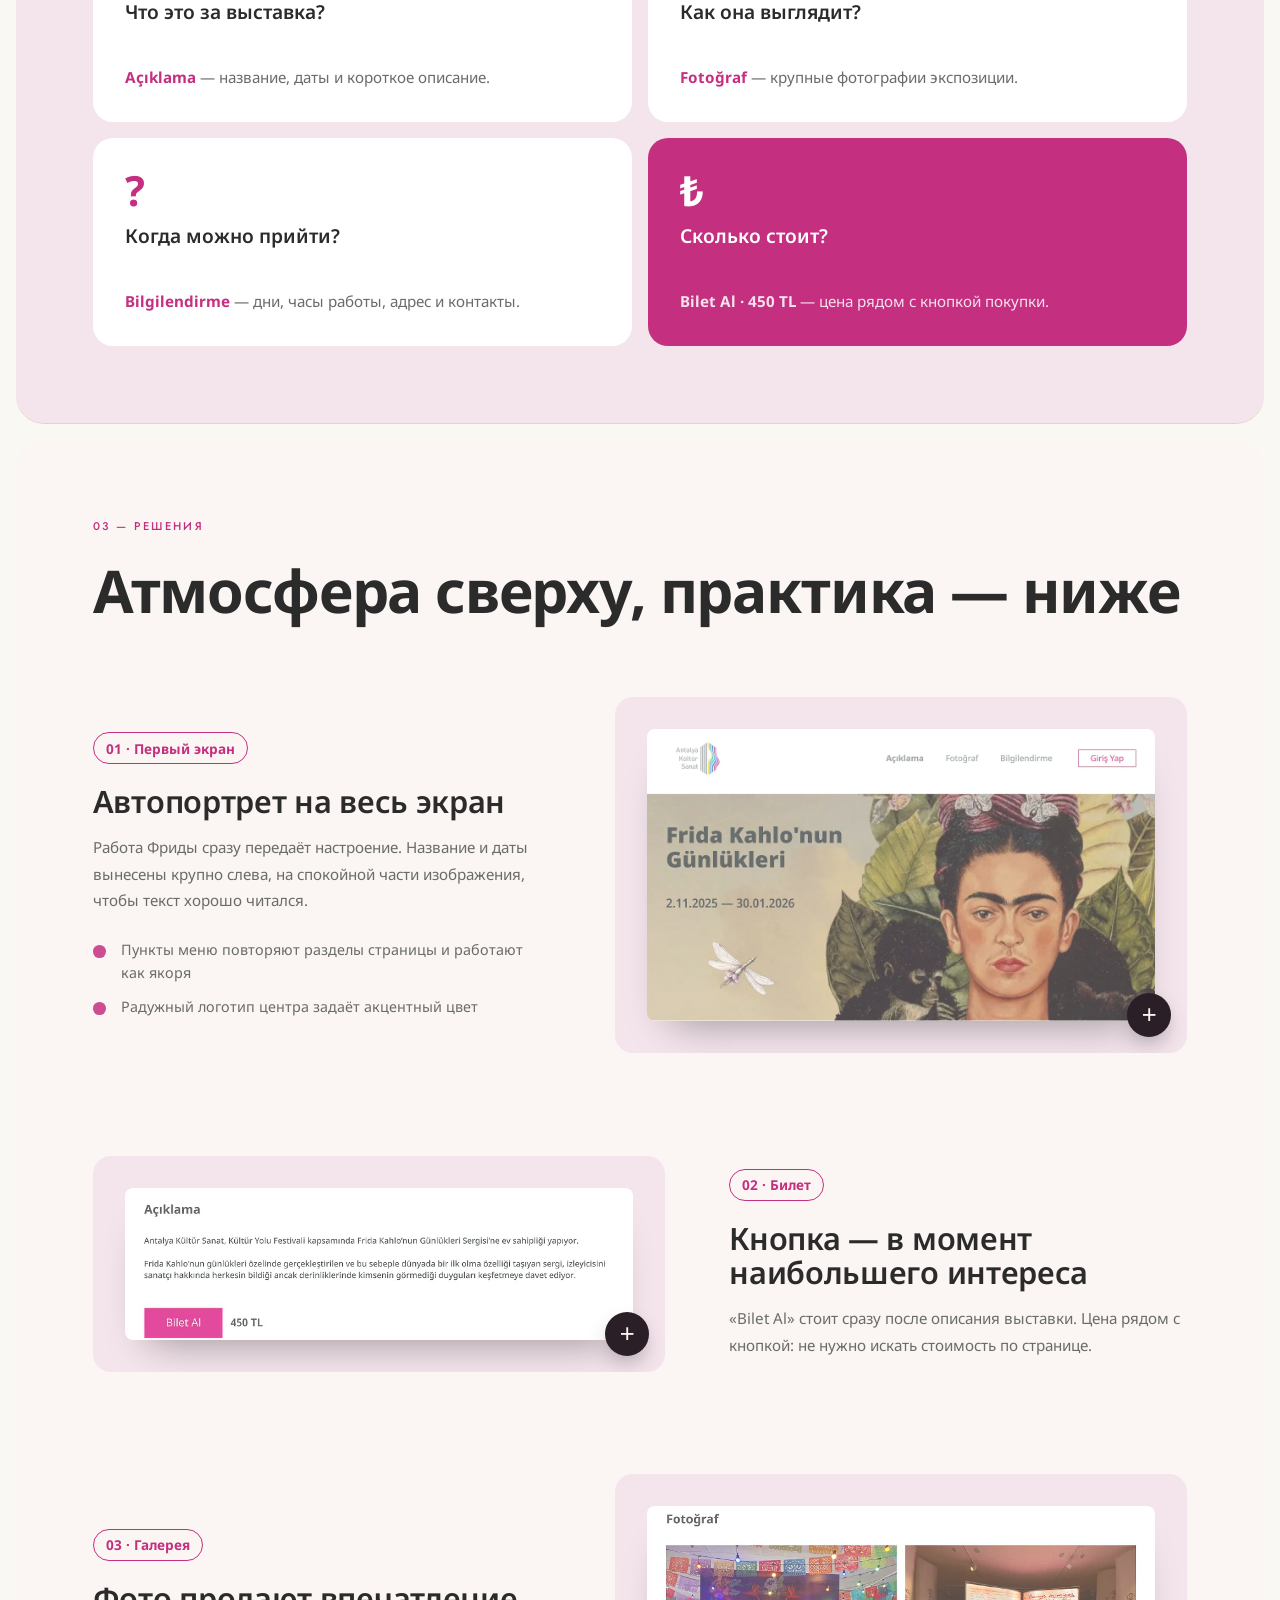
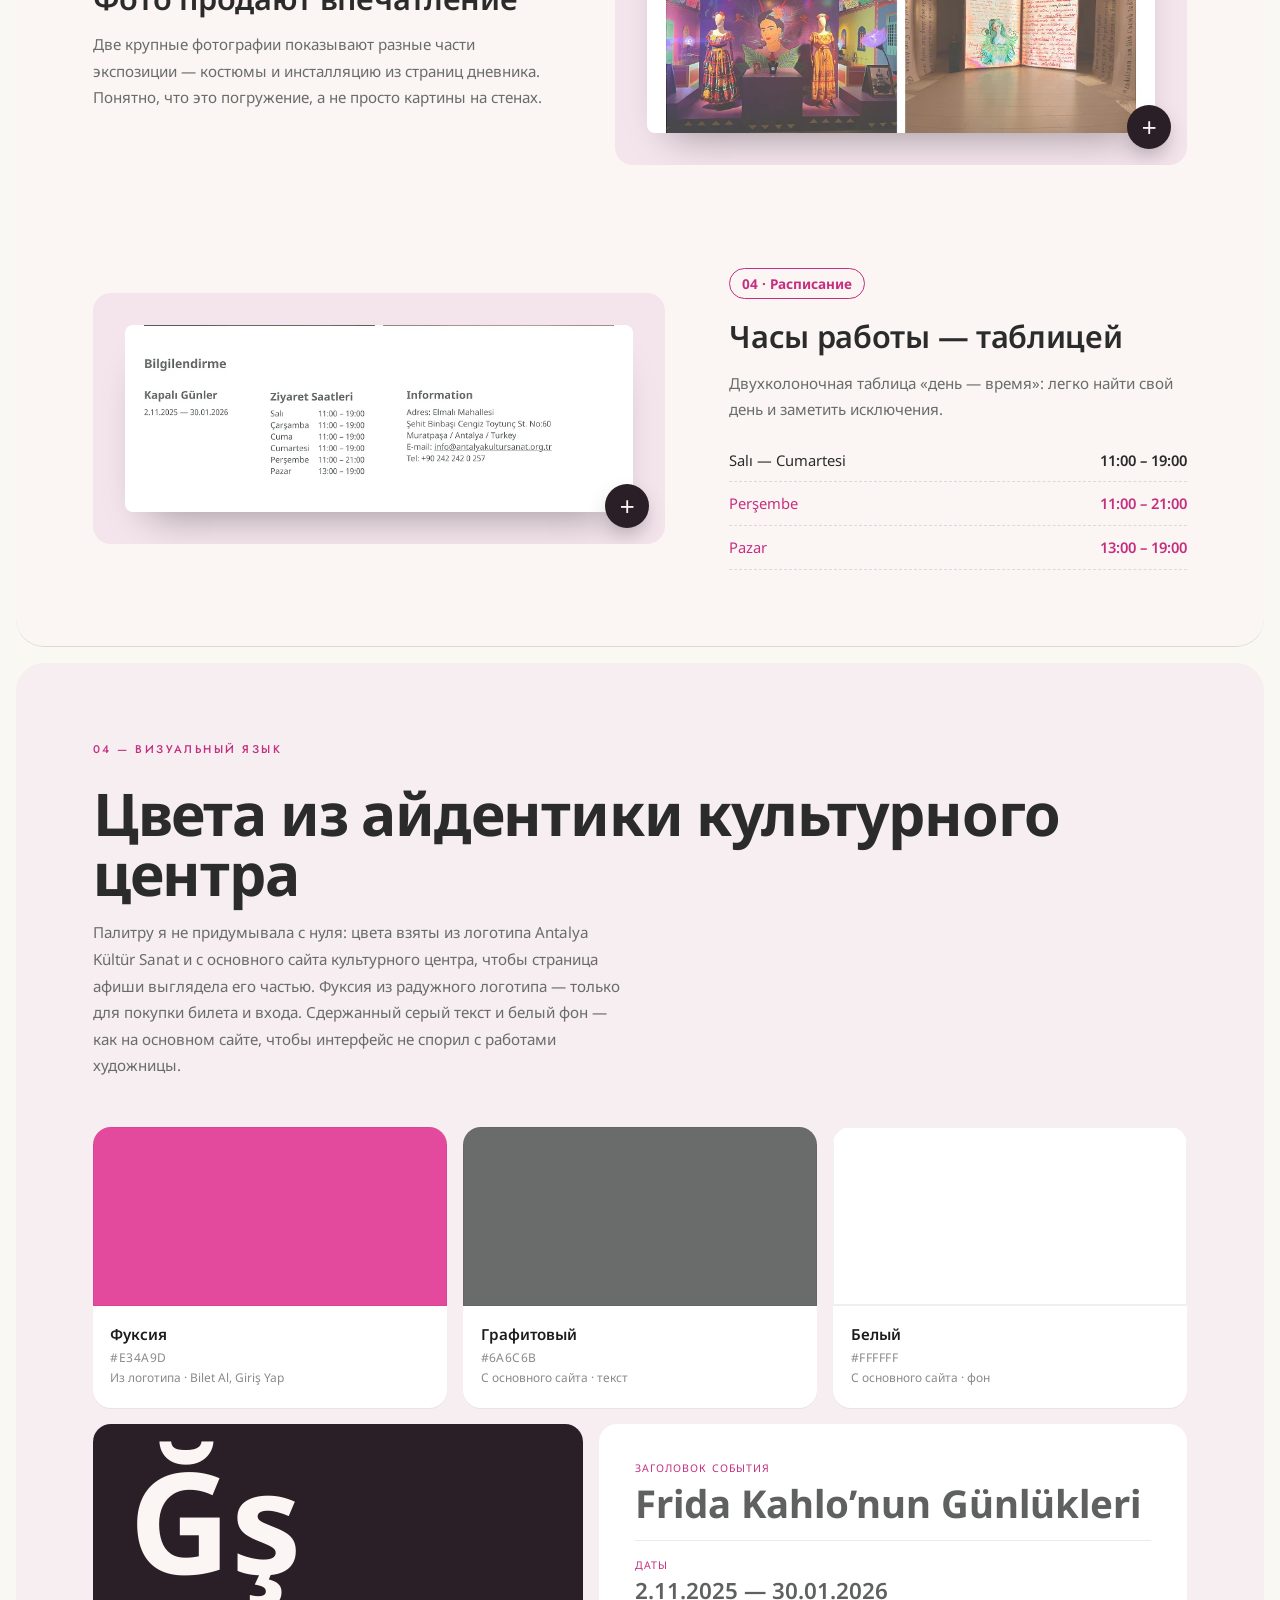
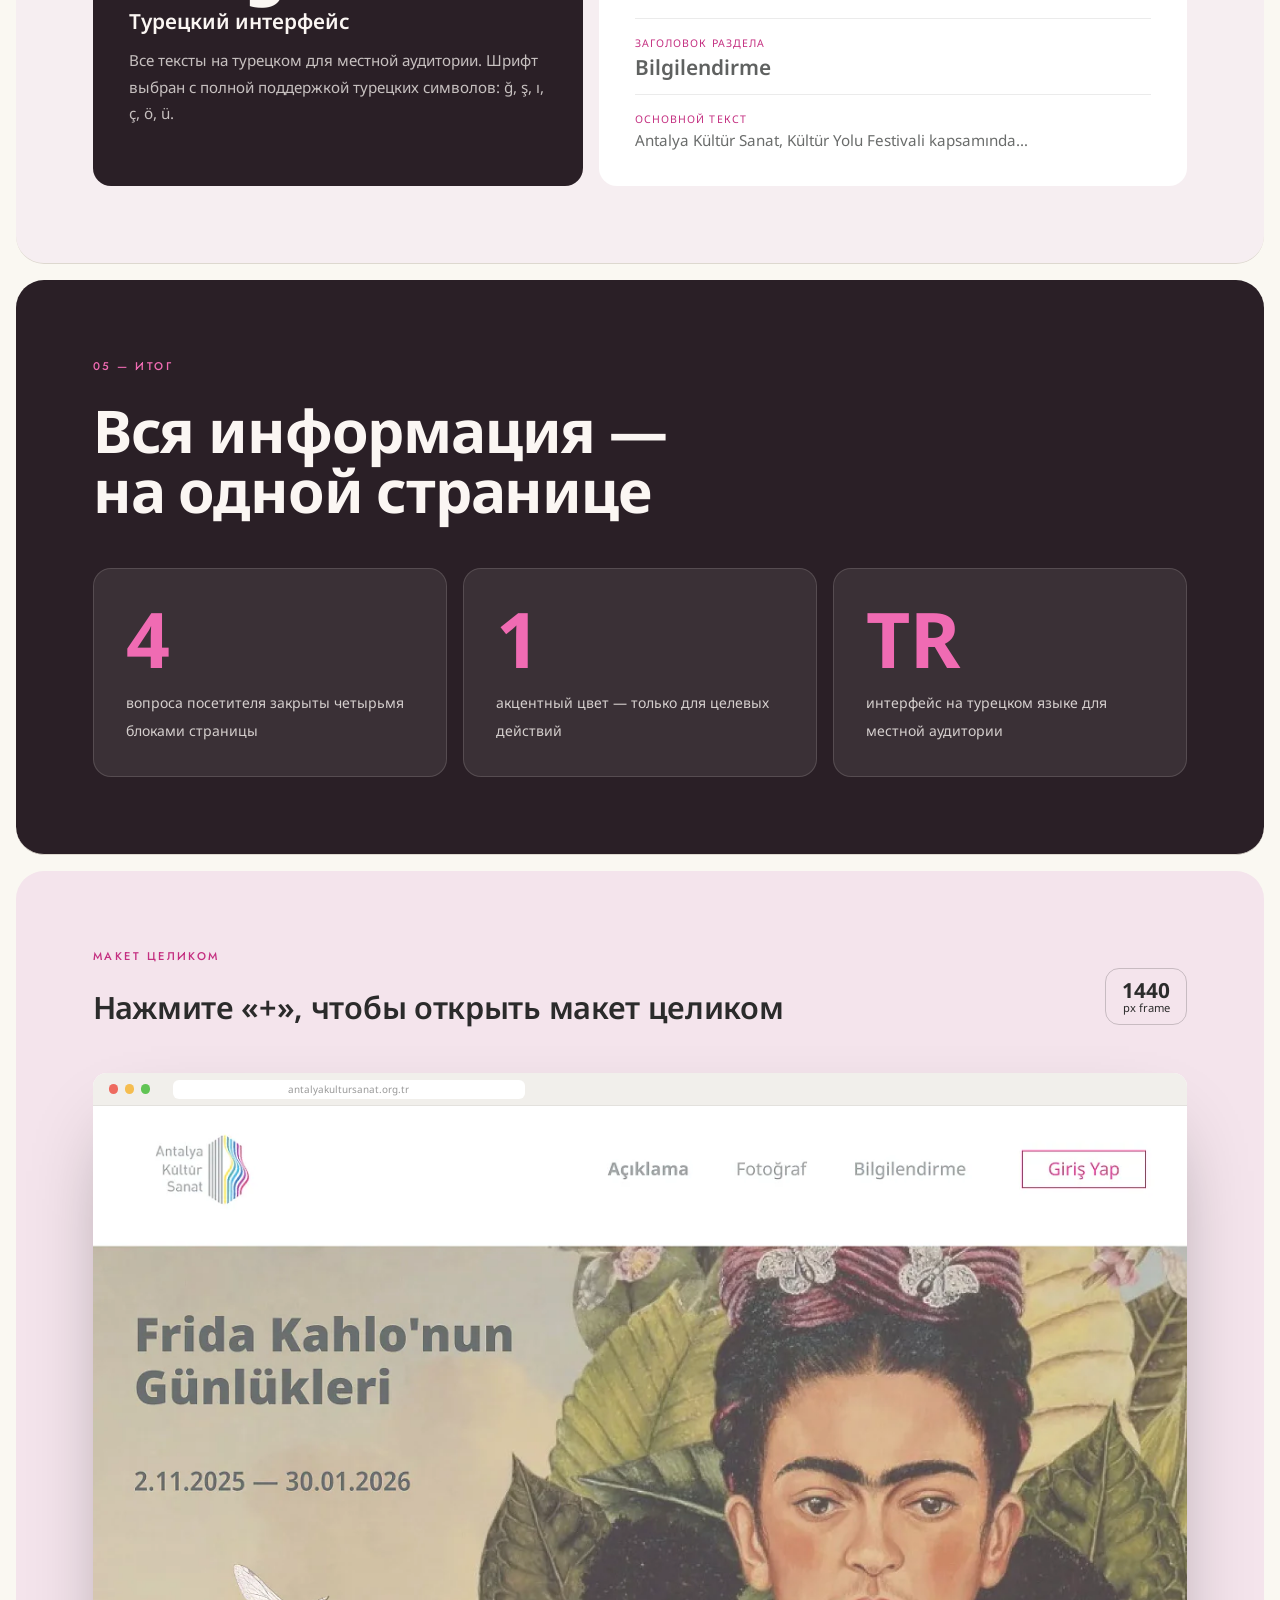
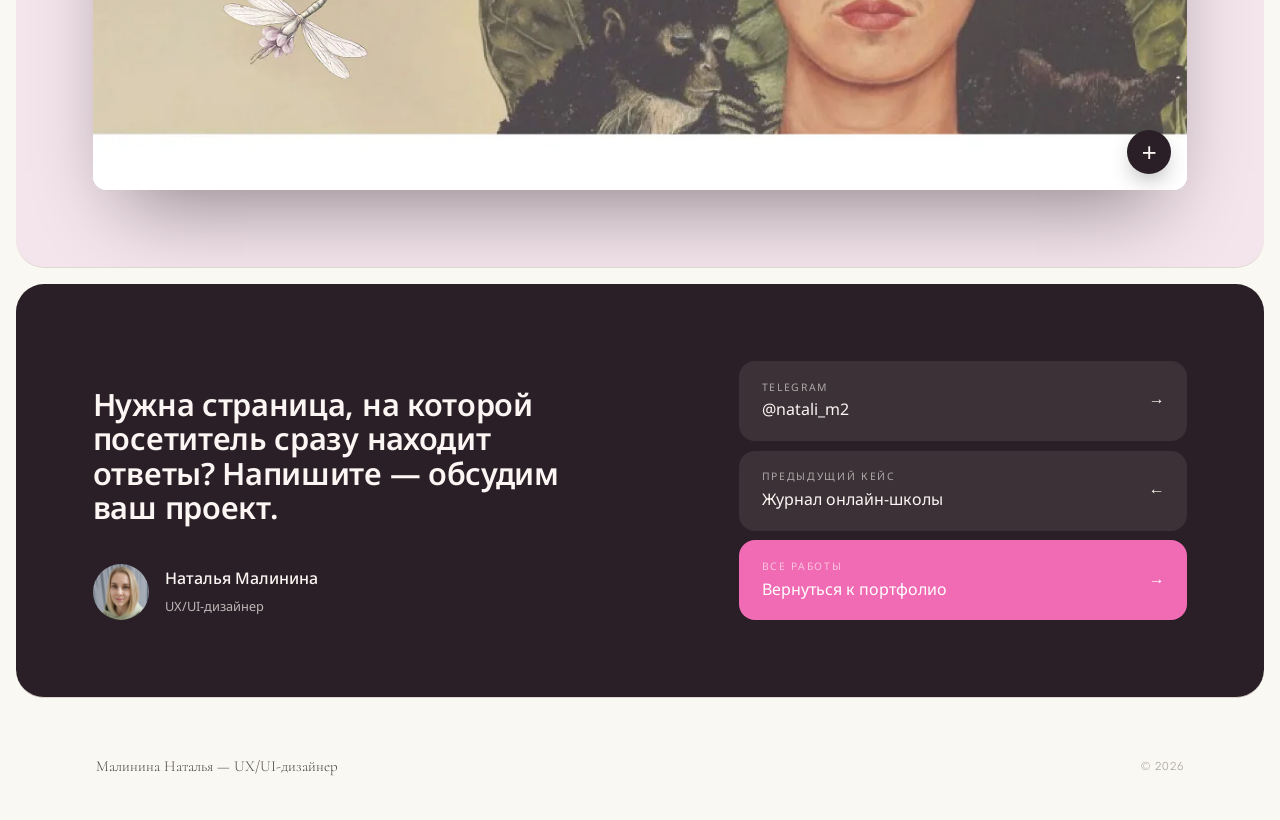
==== commit 5d66edad: "Чёткие изображения: адаптивные копии через srcset, лайтбокс открывает оригинал Co-Authored-By: Claud" ====
--- a/case-afisha.html
+++ b/case-afisha.html
@@ -55,7 +55,7 @@
       <div class="cover-stage">
         <div class="browser">
           <div class="browser-bar"><i></i><i></i><i></i><span class="browser-url">antalyakultursanat.org.tr</span></div>
-          <img src="img/afisha-hero.webp" alt="Первый экран афиши выставки">
+          <img src="img/afisha-hero.webp" srcset="img/r/afisha-hero-480.webp 480w, img/r/afisha-hero-800.webp 800w, img/r/afisha-hero-1200.webp 1200w, img/r/afisha-hero-1600.webp 1600w, img/afisha-hero.webp 2400w" sizes="(max-width: 700px) 85vw, 86vw" alt="Первый экран афиши выставки">
         </div>
       </div>
     </section>
@@ -113,7 +113,7 @@
             <li>Радужный логотип центра задаёт акцентный цвет</li>
           </ul>
         </div>
-        <div class="split-media zoom"><img src="img/afisha-hero.webp" alt="Первый экран" loading="lazy"></div>
+        <div class="split-media zoom"><img src="img/afisha-hero.webp" srcset="img/r/afisha-hero-480.webp 480w, img/r/afisha-hero-800.webp 800w, img/r/afisha-hero-1200.webp 1200w, img/r/afisha-hero-1600.webp 1600w, img/afisha-hero.webp 2400w" sizes="(max-width: 700px) 77vw, 41vw" alt="Первый экран" loading="lazy"></div>
       </div>
 
       <div class="split rev">
@@ -122,7 +122,7 @@
           <h3 class="h-m">Кнопка — в момент наибольшего интереса</h3>
           <p class="p">«Bilet Al» стоит сразу после описания выставки. Цена рядом с кнопкой: не нужно искать стоимость по странице.</p>
         </div>
-        <div class="split-media zoom"><img src="img/afisha-info.webp" alt="Описание и покупка билета" loading="lazy"></div>
+        <div class="split-media zoom"><img src="img/afisha-info.webp" srcset="img/r/afisha-info-480.webp 480w, img/r/afisha-info-800.webp 800w, img/r/afisha-info-1200.webp 1200w, img/r/afisha-info-1600.webp 1600w, img/afisha-info.webp 2400w" sizes="(max-width: 700px) 77vw, 41vw" alt="Описание и покупка билета" loading="lazy"></div>
       </div>
 
       <div class="split">
@@ -131,7 +131,7 @@
           <h3 class="h-m">Фото продают впечатление</h3>
           <p class="p">Две крупные фотографии показывают разные части экспозиции — костюмы и инсталляцию из страниц дневника. Понятно, что это погружение, а не просто картины на стенах.</p>
         </div>
-        <div class="split-media zoom"><img src="img/afisha-photos.webp" alt="Фото экспозиции" loading="lazy"></div>
+        <div class="split-media zoom"><img src="img/afisha-photos.webp" srcset="img/r/afisha-photos-480.webp 480w, img/r/afisha-photos-800.webp 800w, img/r/afisha-photos-1200.webp 1200w, img/r/afisha-photos-1600.webp 1600w, img/afisha-photos.webp 2400w" sizes="(max-width: 700px) 77vw, 41vw" alt="Фото экспозиции" loading="lazy"></div>
       </div>
 
       <div class="split rev">
@@ -145,7 +145,7 @@
             <tr class="hl"><td>Pazar</td><td>13:00 – 19:00</td></tr>
           </table>
         </div>
-        <div class="split-media zoom"><img src="img/afisha-details.webp" alt="Информация для посетителей" loading="lazy"></div>
+        <div class="split-media zoom"><img src="img/afisha-details.webp" srcset="img/r/afisha-details-480.webp 480w, img/r/afisha-details-800.webp 800w, img/r/afisha-details-1200.webp 1200w, img/r/afisha-details-1600.webp 1600w, img/afisha-details.webp 2400w" sizes="(max-width: 700px) 77vw, 41vw" alt="Информация для посетителей" loading="lazy"></div>
       </div>
     </section>
 
@@ -194,7 +194,7 @@
       <div class="scroll-window">
         <div class="browser">
           <div class="browser-bar"><i></i><i></i><i></i><span class="browser-url">antalyakultursanat.org.tr</span></div>
-          <div class="shot zoom" style="--ratio:16 / 10"><img src="img/afisha-full.webp" alt="Полный макет афиши" loading="lazy"></div>
+          <div class="shot zoom" style="--ratio:16 / 10"><img src="img/afisha-full.webp" srcset="img/r/afisha-full-480.webp 480w, img/r/afisha-full-800.webp 800w, img/r/afisha-full-1200.webp 1200w, img/r/afisha-full-1600.webp 1600w, img/afisha-full.webp 2400w" sizes="(max-width: 700px) 85vw, 77vw" alt="Полный макет афиши" loading="lazy"></div>
         </div>
       </div>
     </section>
@@ -204,7 +204,7 @@
       <div class="thanks">
         <div>
           <p class="h-m" style="max-width:26ch">Нужна страница, на которой посетитель сразу находит ответы? Напишите — обсудим ваш проект.</p>
-          <div class="author"><img src="img/foto.png" alt=""><div><b>Наталья Малинина</b><span>UX/UI-дизайнер</span></div></div>
+          <div class="author"><img src="img/foto.png" srcset="img/r/foto-480.webp 480w, img/r/foto-800.webp 800w, img/foto.png 1180w" sizes="(max-width: 700px) 15vw, 4vw" alt=""><div><b>Наталья Малинина</b><span>UX/UI-дизайнер</span></div></div>
         </div>
         <div class="thanks-links">
           <a class="thanks-link" href="https://t.me/natali_m2" target="_blank" rel="noopener"><div><small>Telegram</small>@natali_m2</div><span>→</span></a>
--- a/css/style.css
+++ b/css/style.css
@@ -1070,3 +1070,25 @@
 @media (max-width: 768px) {
   .results--flow { grid-template-columns: 1fr 1fr; }
 }
+
+/* карточка кейса из двух скриншотов */
+.work-duo {
+  display: grid;
+  grid-template-columns: 1.35fr 1fr;
+  gap: 4%;
+  padding: 6% 6% 0;
+  background: #F2ECE2;
+  align-items: start;
+}
+
+.work-duo img {
+  width: 100%;
+  height: auto;
+  aspect-ratio: 3 / 4;
+  object-fit: cover;
+  object-position: top center;
+  border-radius: 8px 8px 0 0;
+  box-shadow: 0 20px 40px -20px rgba(0, 0, 0, 0.6);
+}
+
+.work-duo img + img { margin-top: 12%; }
--- a/css/case.css
+++ b/css/case.css
@@ -861,3 +861,50 @@
 }
 .wire-shot { background: #F4F4F4; margin-bottom: 0.5rem; }
 .ba-col .zoom-btn, .compare-col .zoom-btn { bottom: 0.85rem; right: 0.85rem; }
+
+/* low-fi экраны */
+.lf-grid { display: grid; grid-template-columns: repeat(4, 1fr); gap: var(--gap); margin-top: 3rem; }
+.lf-grid .shot { border-radius: 12px; box-shadow: 0 20px 40px -25px rgba(0,0,0,0.35); }
+.lf-grid figcaption { font-size: 0.8rem; color: var(--muted); margin-top: 0.75rem; text-align: center; }
+.tile .shot { margin-bottom: 0.5rem; border-radius: 12px; }
+@media (max-width: 1000px) { .lf-grid { grid-template-columns: repeat(2, 1fr); } }
+
+/* скриншоты веером рядом с текстом */
+.fan { position: relative; height: clamp(20rem, 38vw, 32rem); }
+
+.fan-item {
+  position: absolute;
+  top: 6%;
+  width: 46%;
+  aspect-ratio: 3 / 4;
+  margin: 0;
+  border-radius: 12px;
+  overflow: hidden;
+  background: #fff;
+  box-shadow: 0 28px 50px -24px rgba(0, 0, 0, 0.45);
+  transition: transform 0.4s cubic-bezier(.2,.7,.2,1), z-index 0s;
+}
+
+.fan-item img { width: 100%; height: 100%; object-fit: cover; object-position: top center; display: block; }
+.fan-item:hover { transform: rotate(0) translateY(-6px) scale(1.03); z-index: 5; }
+
+.fan-item:nth-child(1) { left: 2%; transform: rotate(-7deg); z-index: 1; }
+.fan-item:nth-child(2) { left: 27%; top: 0; transform: rotate(0deg); z-index: 2; }
+.fan-item:nth-child(3) { left: 52%; transform: rotate(7deg); z-index: 1; }
+
+/* два элемента — шире и симметрично */
+.fan:has(> .fan-item:nth-child(2):last-child) .fan-item { width: 52%; }
+.fan:has(> .fan-item:nth-child(2):last-child) .fan-item:nth-child(1) { left: 4%; transform: rotate(-5deg); }
+.fan:has(> .fan-item:nth-child(2):last-child) .fan-item:nth-child(2) { left: 42%; top: 8%; transform: rotate(5deg); }
+
+.fan-item .zoom-btn { width: 2.3rem; height: 2.3rem; font-size: 1.3rem; right: 0.7rem; bottom: 0.7rem; }
+
+@media (max-width: 640px) {
+  .fan { height: 19rem; }
+}
+
+.p + .p { margin-top: 1rem; }
+
+/* обложка: статичный экран без прокрутки */
+.screen-static { height: clamp(22rem, 52vw, 40rem); overflow: hidden; }
+.screen-static img { width: 100%; height: auto; display: block; }
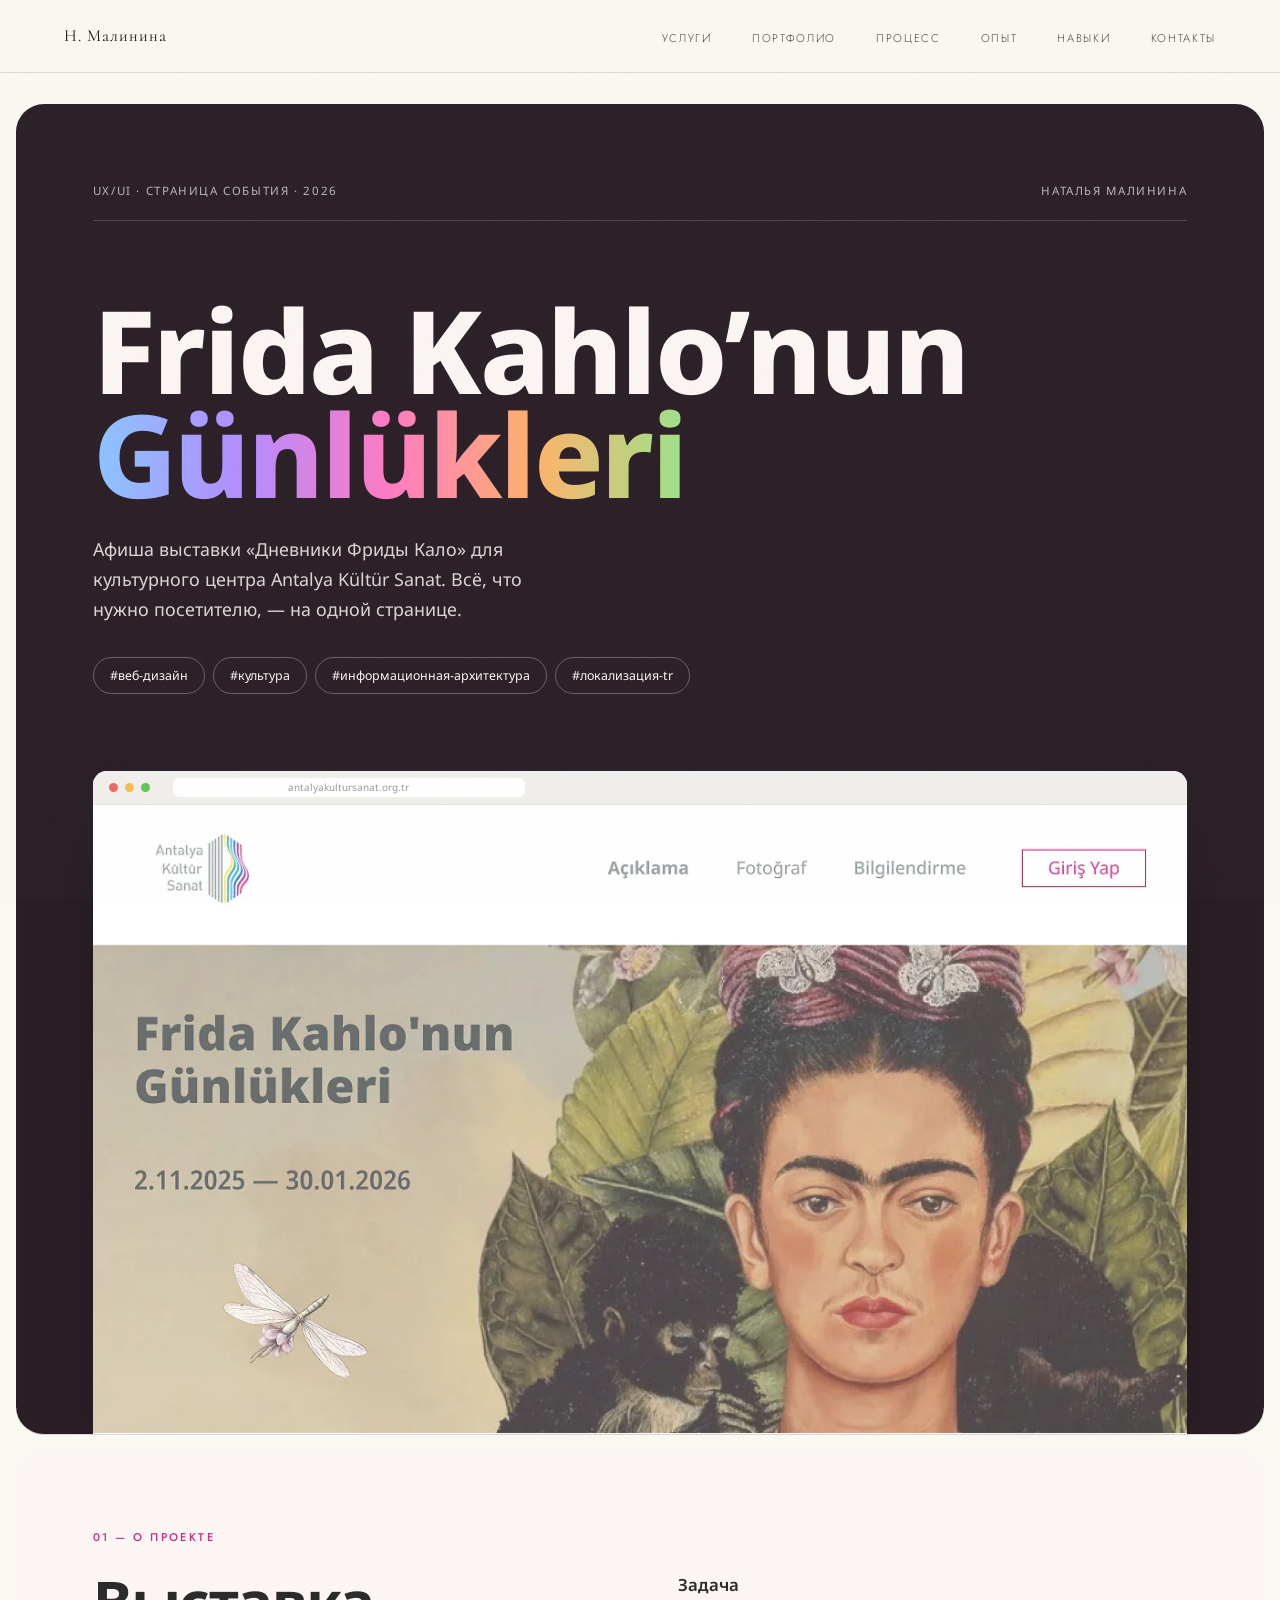
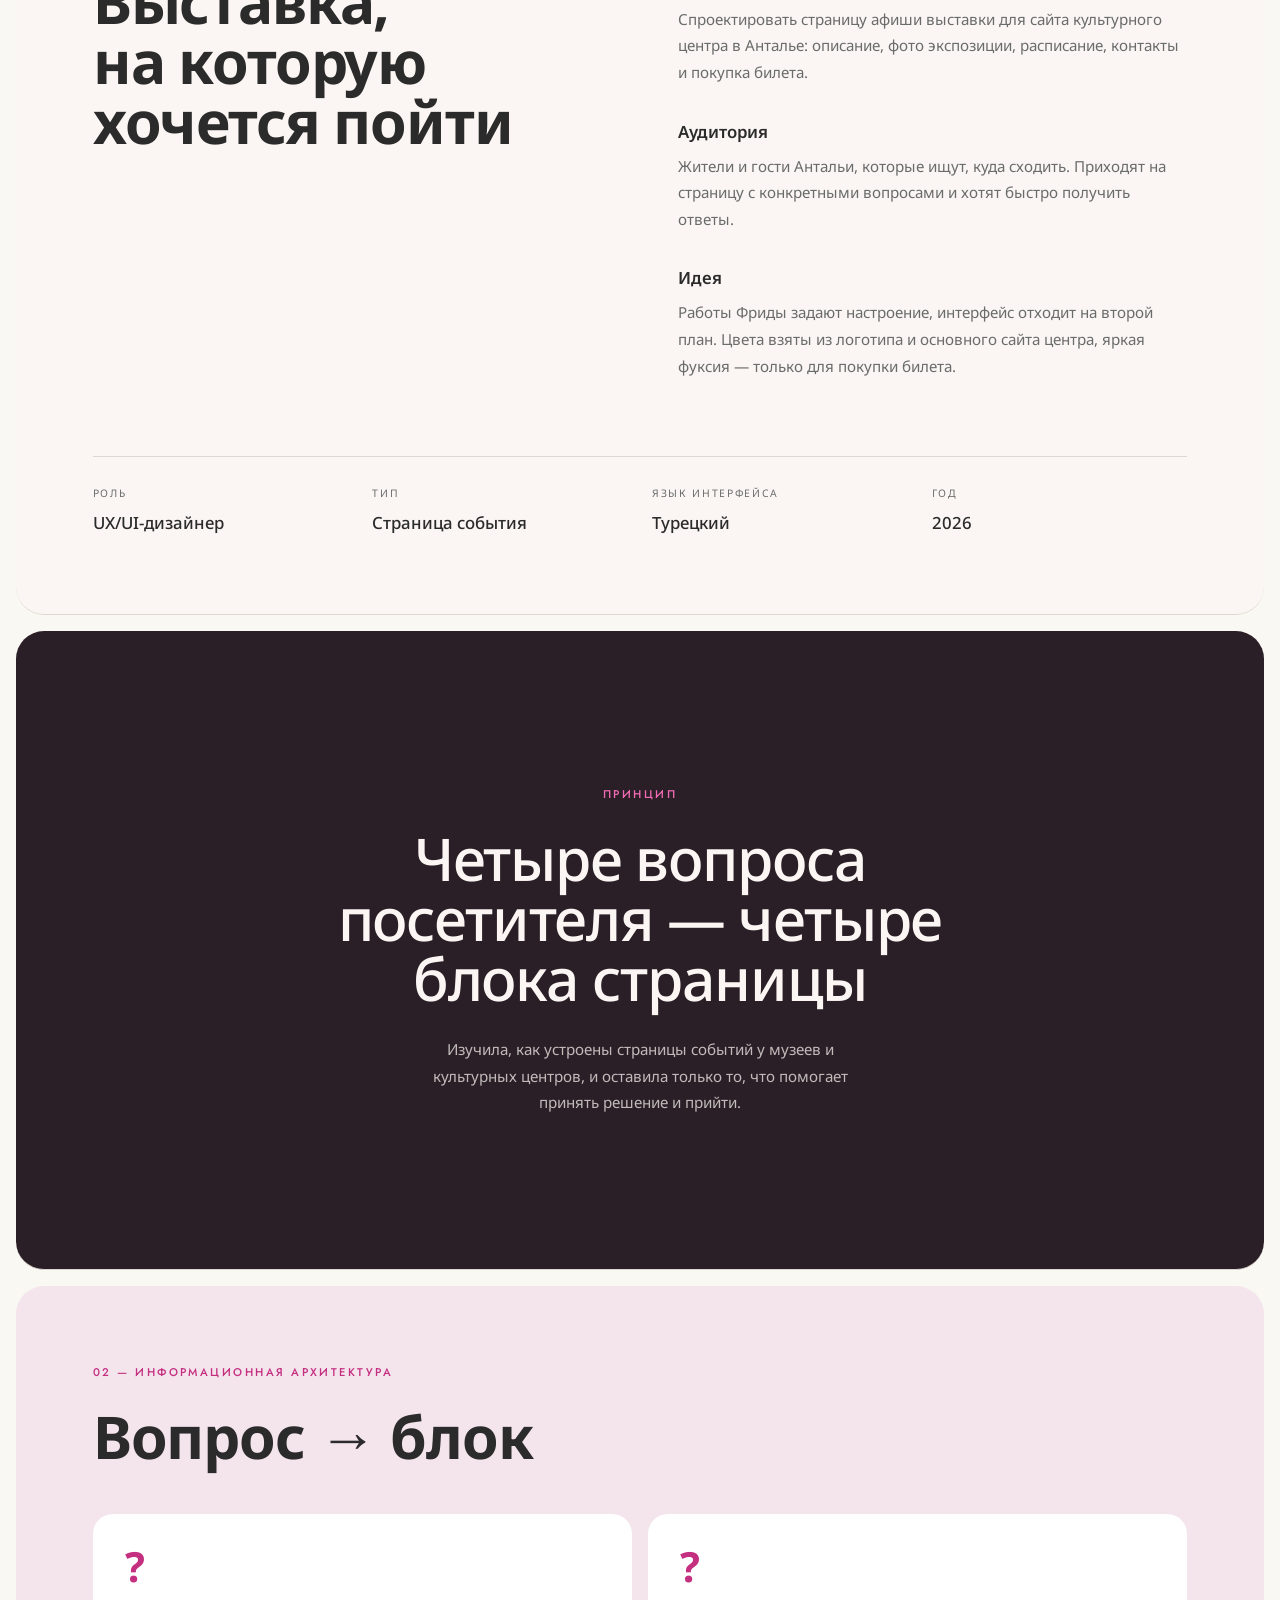
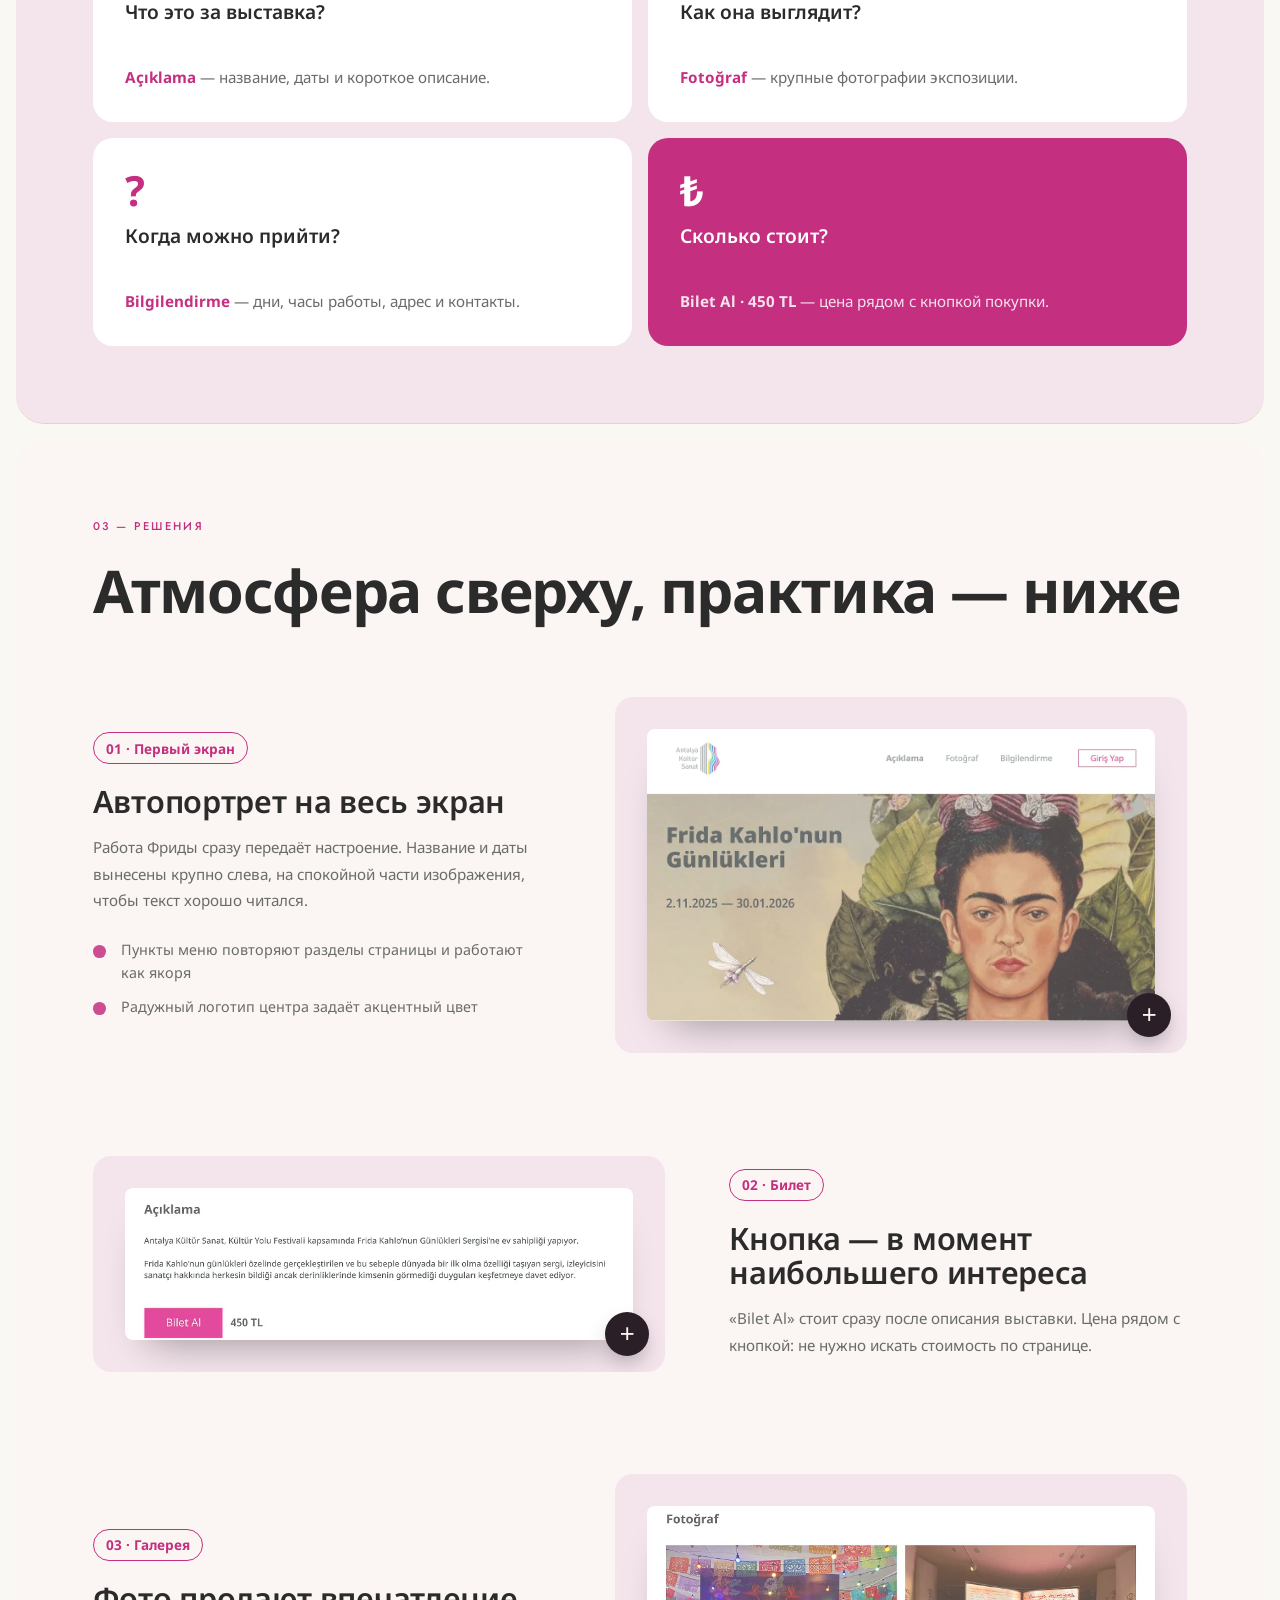
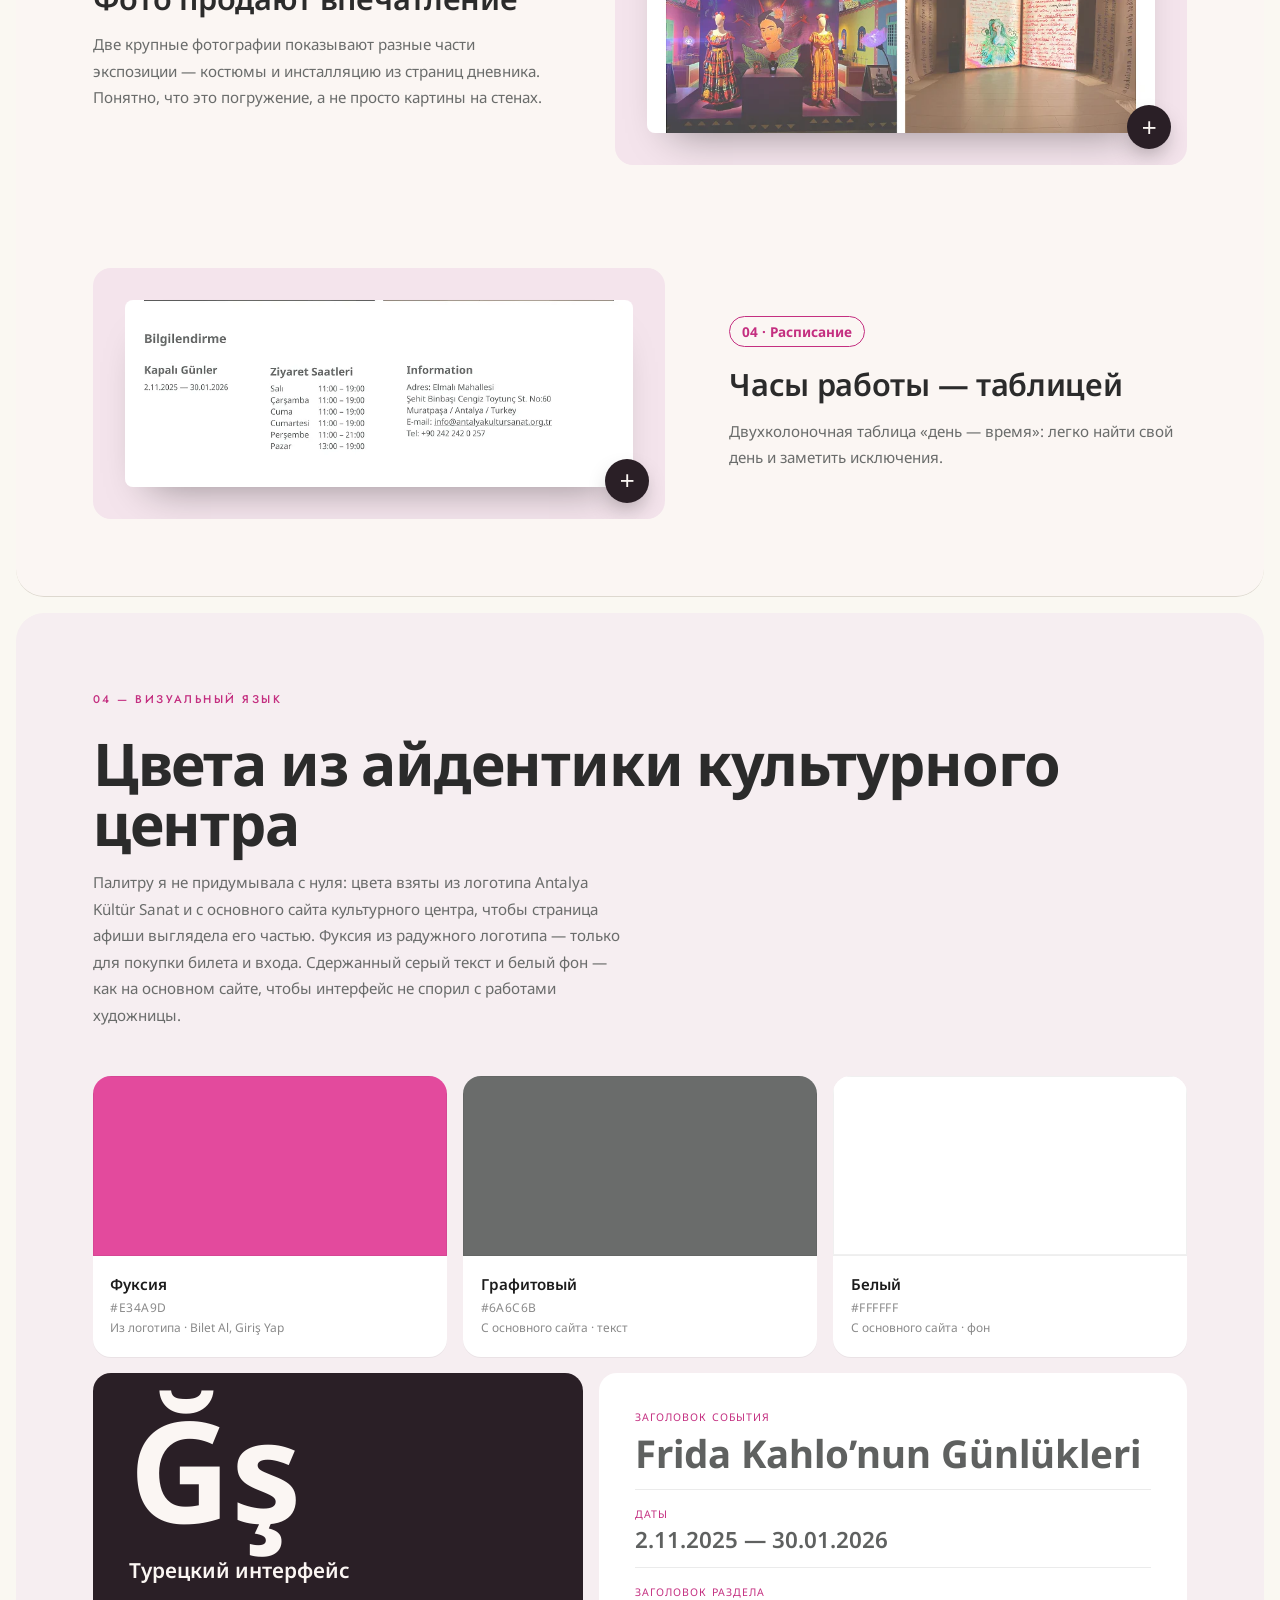
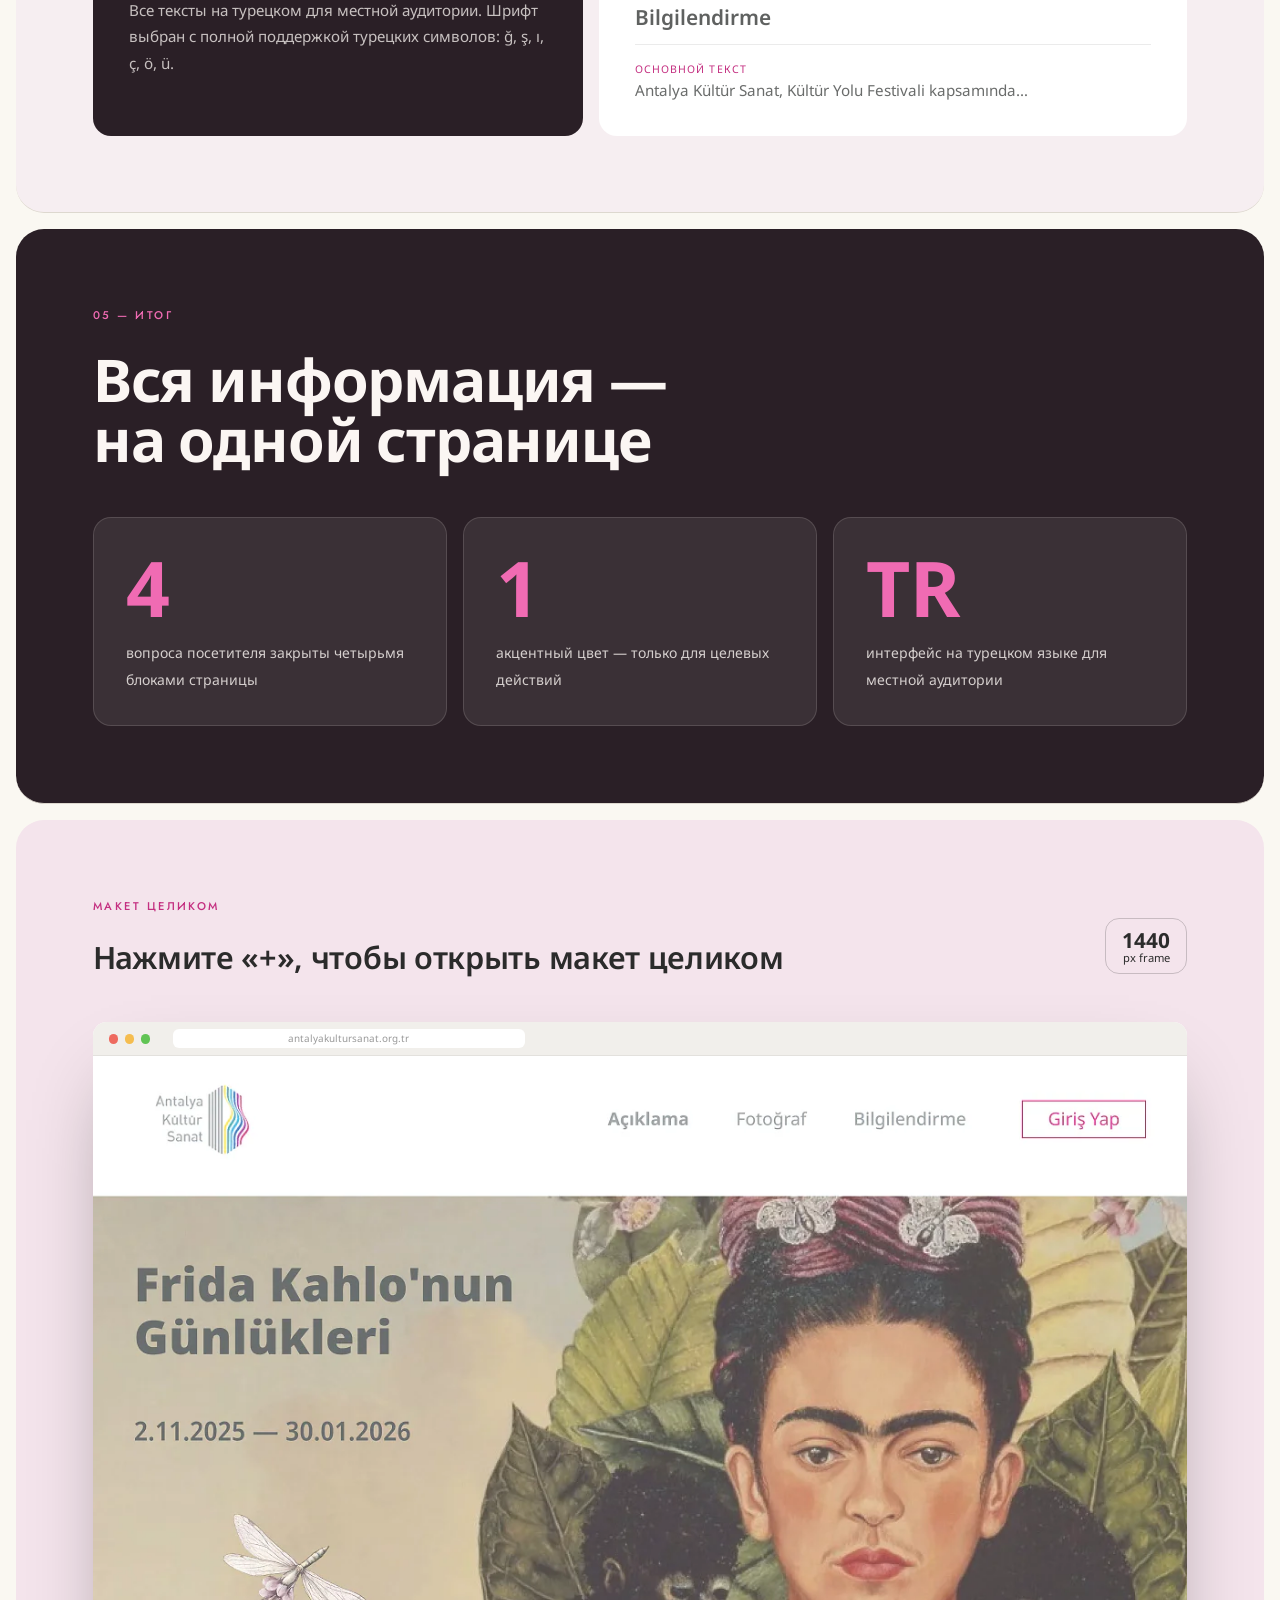
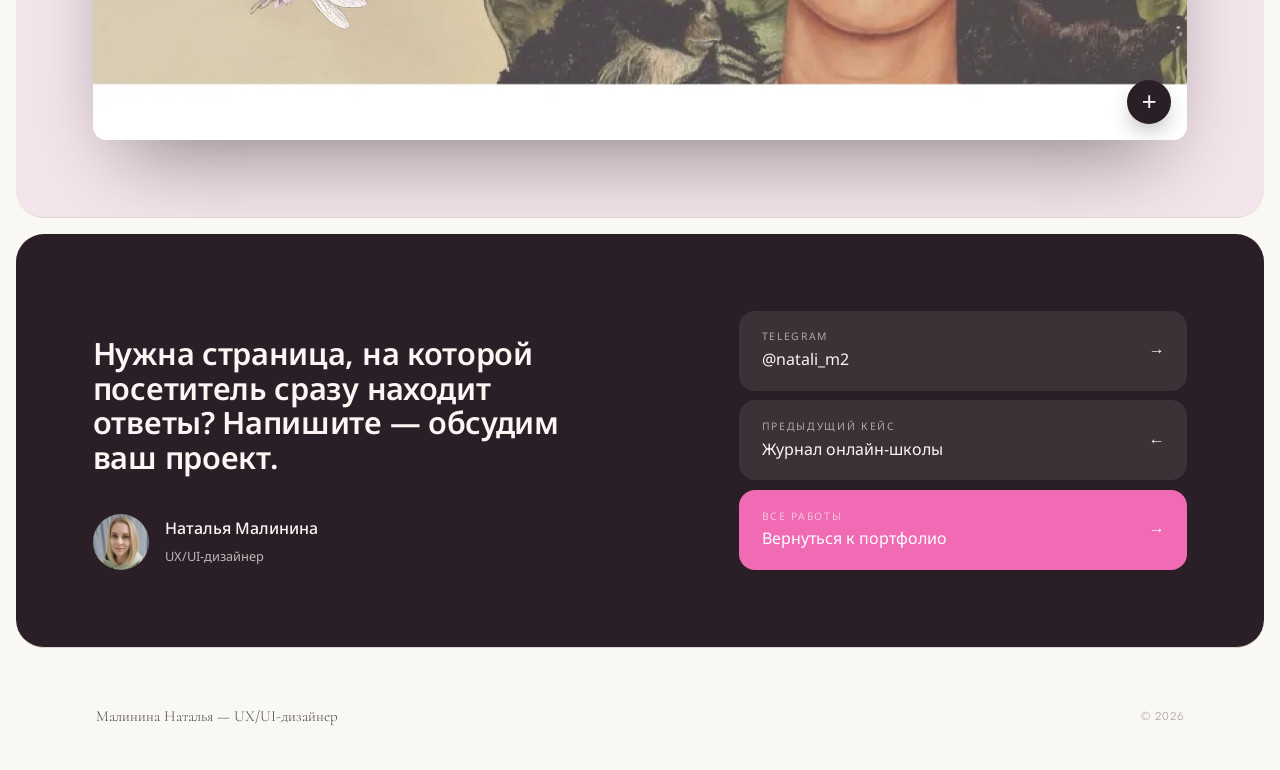
==== commit a01e536c: "Афиша: убрана таблица расписания из описания решения Co-Authored-By: Claude Opus 5.5 <noreply@anthro" ====
--- a/case-afisha.html
+++ b/case-afisha.html
@@ -139,11 +139,6 @@
           <span class="num-tag">04 · Расписание</span>
           <h3 class="h-m">Часы работы — таблицей</h3>
           <p class="p">Двухколоночная таблица «день — время»: легко найти свой день и заметить исключения.</p>
-          <table class="sched">
-            <tr><td>Salı — Cumartesi</td><td>11:00 – 19:00</td></tr>
-            <tr class="hl"><td>Perşembe</td><td>11:00 – 21:00</td></tr>
-            <tr class="hl"><td>Pazar</td><td>13:00 – 19:00</td></tr>
-          </table>
         </div>
         <div class="split-media zoom"><img src="img/afisha-details.webp" srcset="img/r/afisha-details-480.webp 480w, img/r/afisha-details-800.webp 800w, img/r/afisha-details-1200.webp 1200w, img/r/afisha-details-1600.webp 1600w, img/afisha-details.webp 2400w" sizes="(max-width: 700px) 77vw, 41vw" alt="Информация для посетителей" loading="lazy"></div>
       </div>
